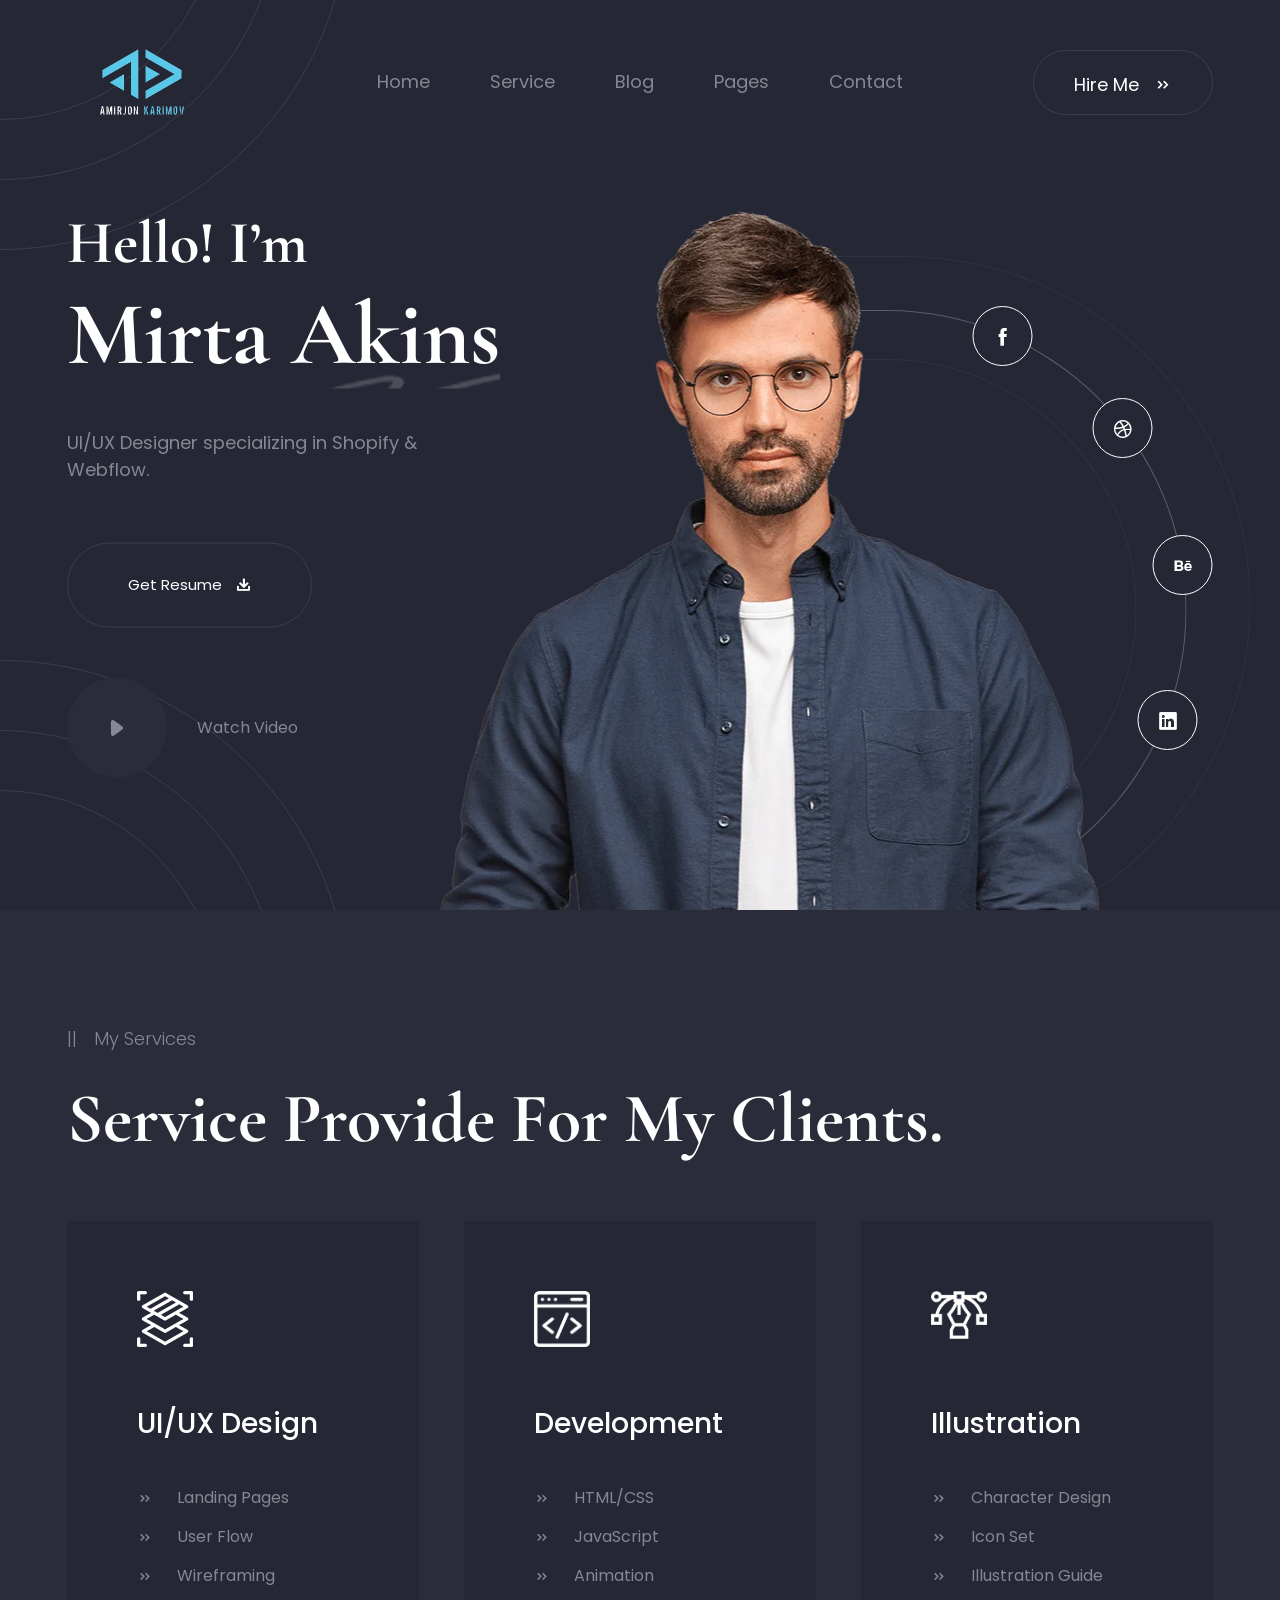
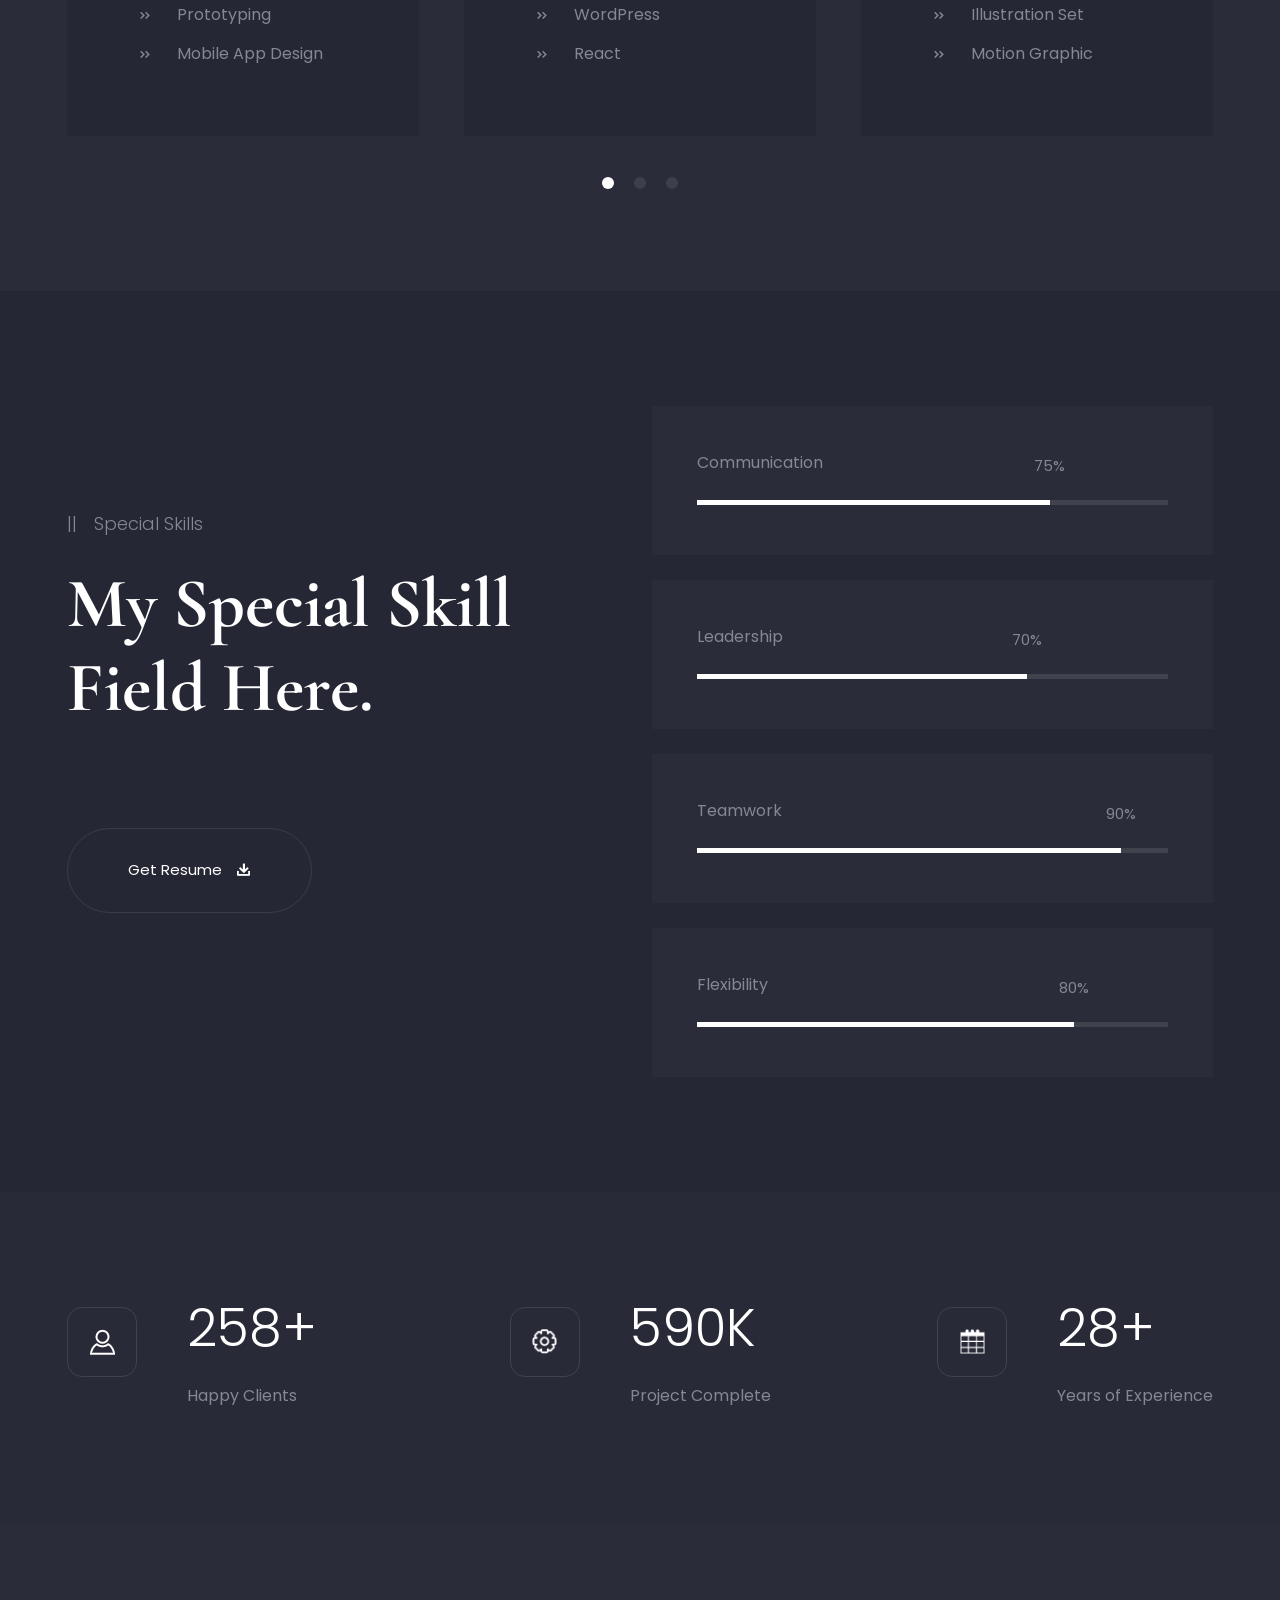
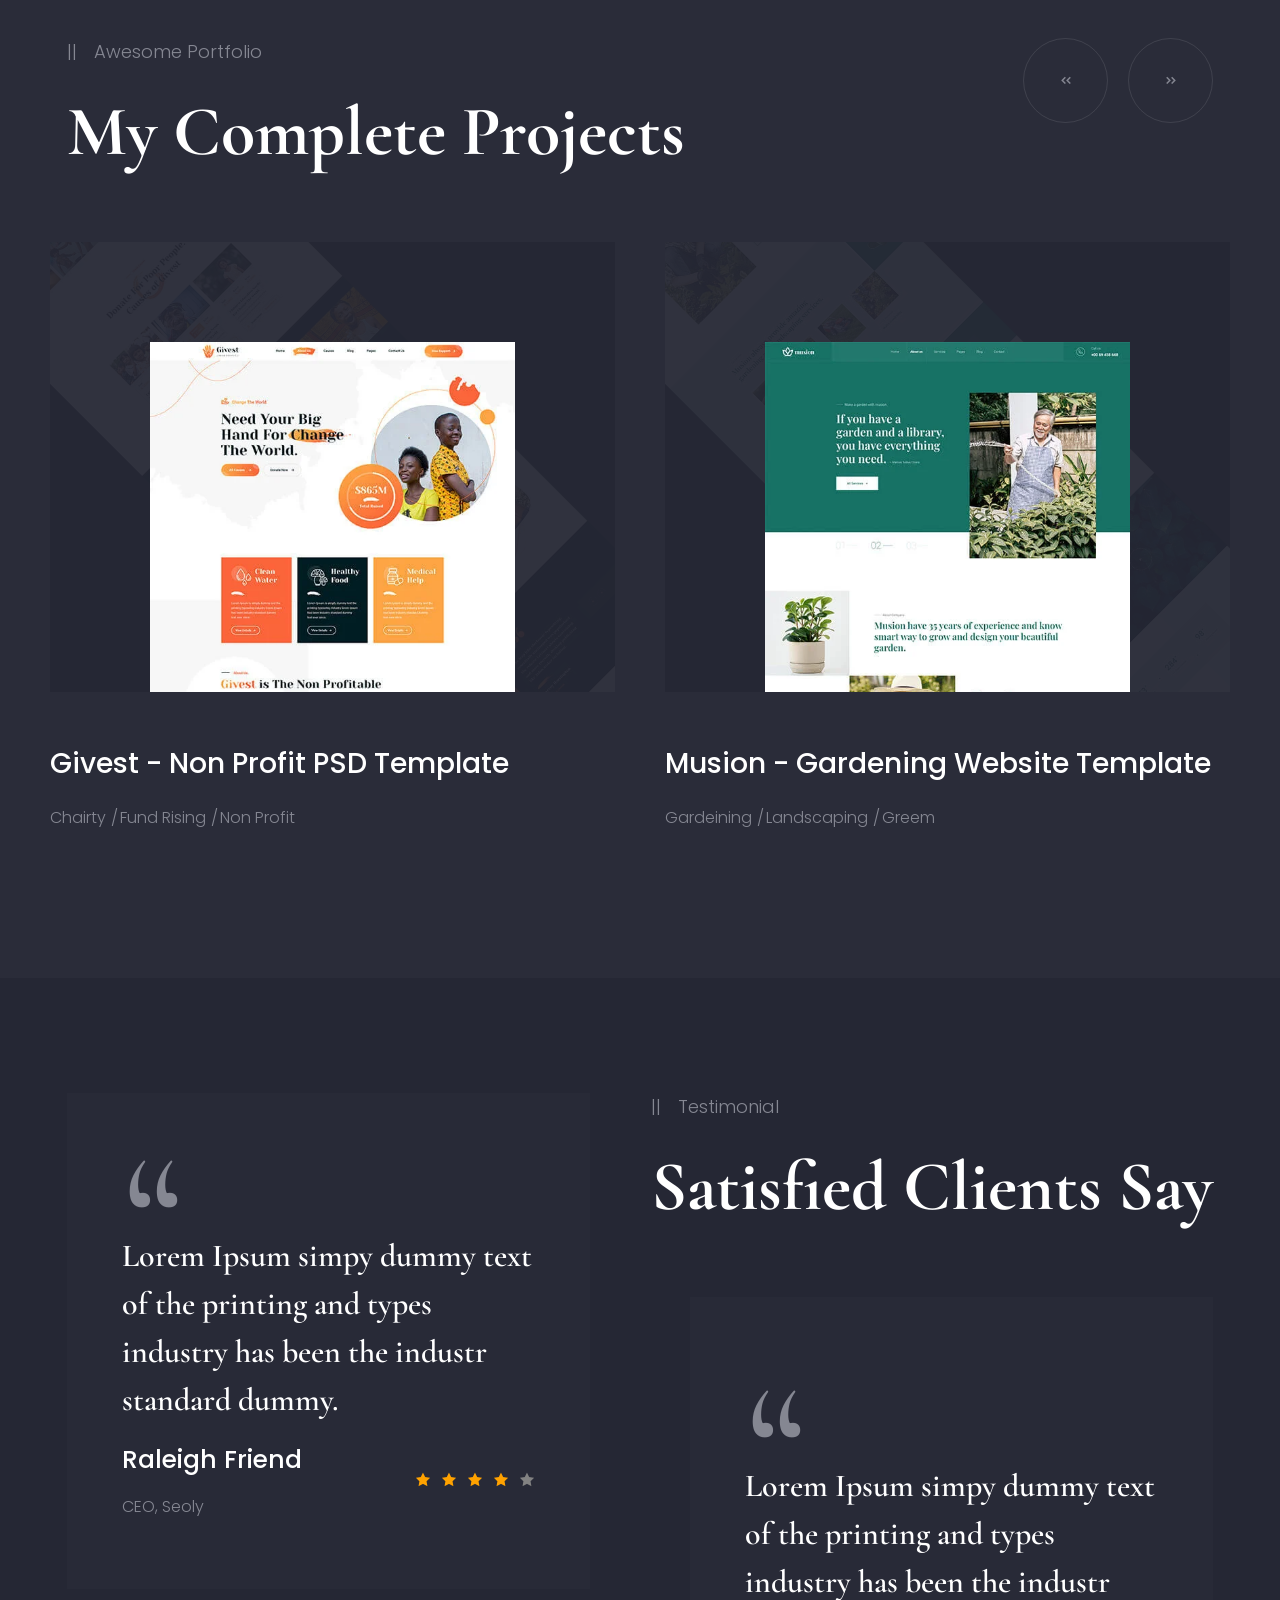
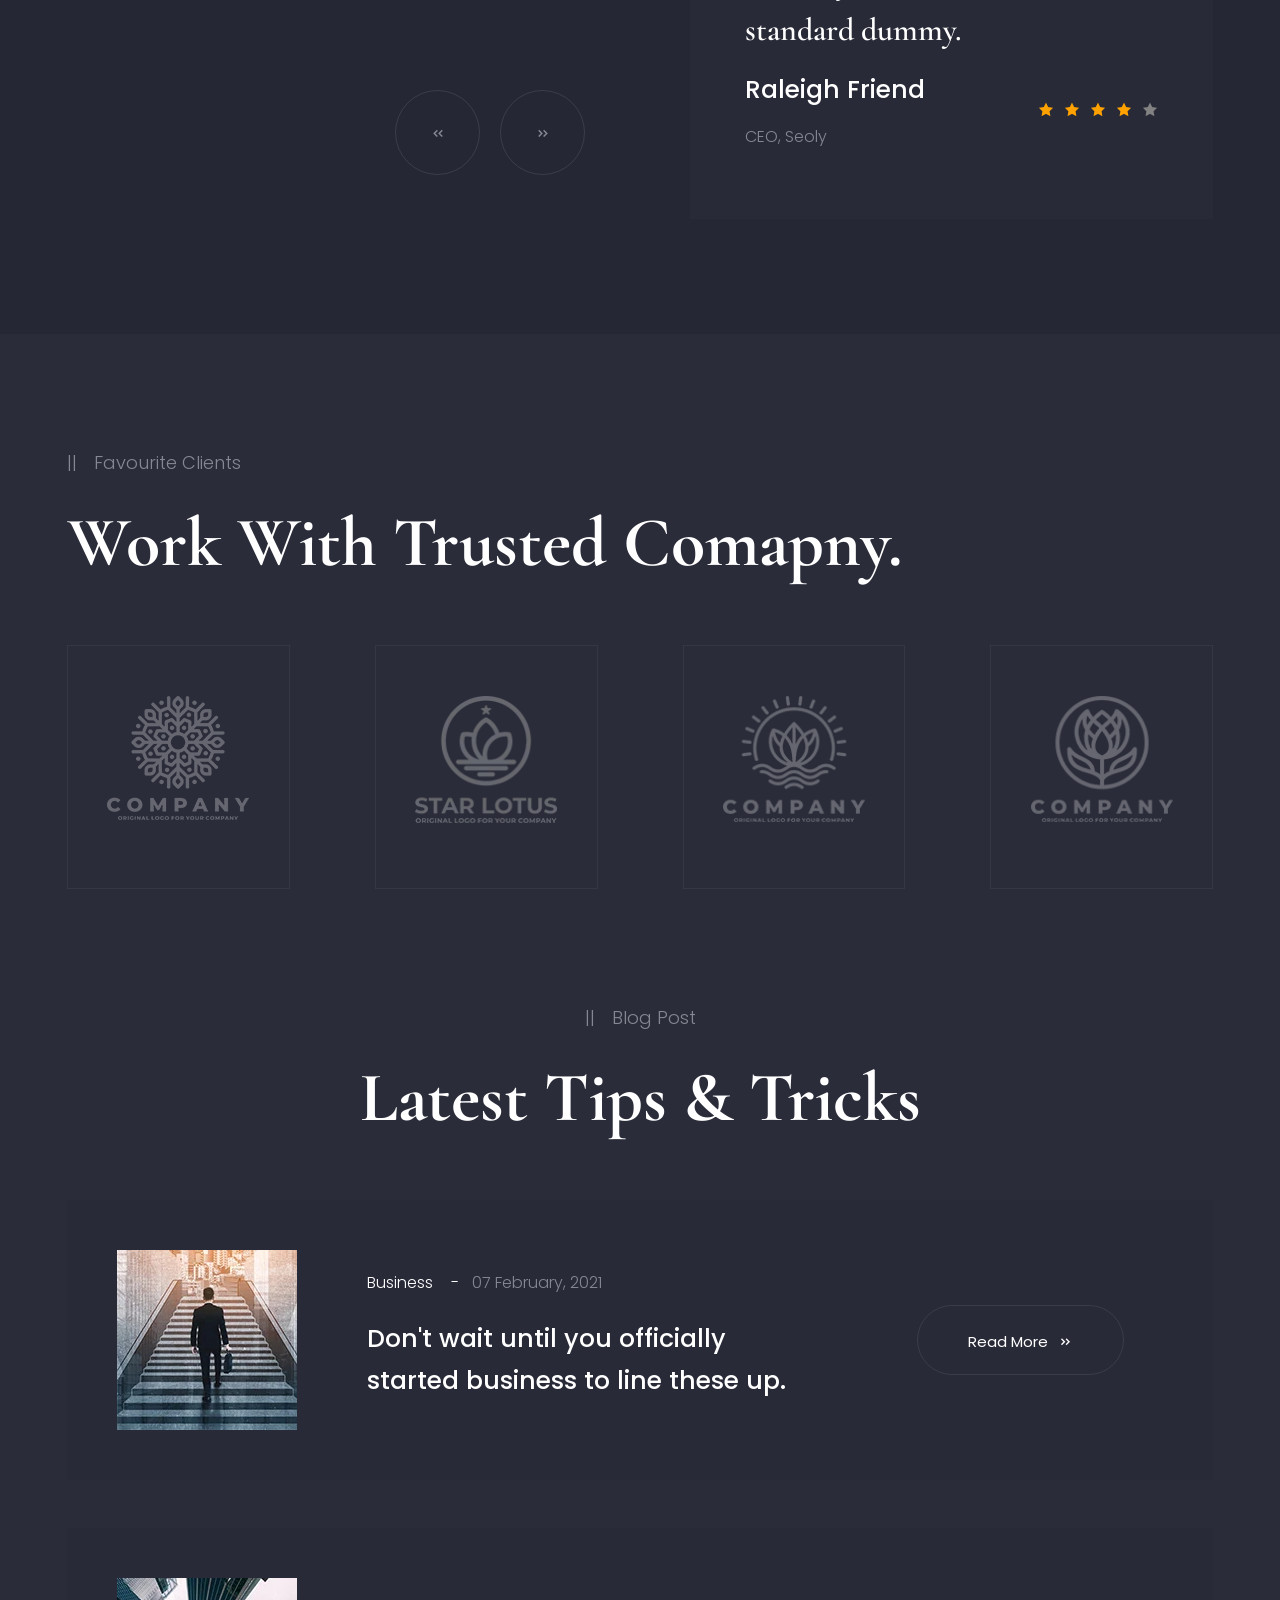
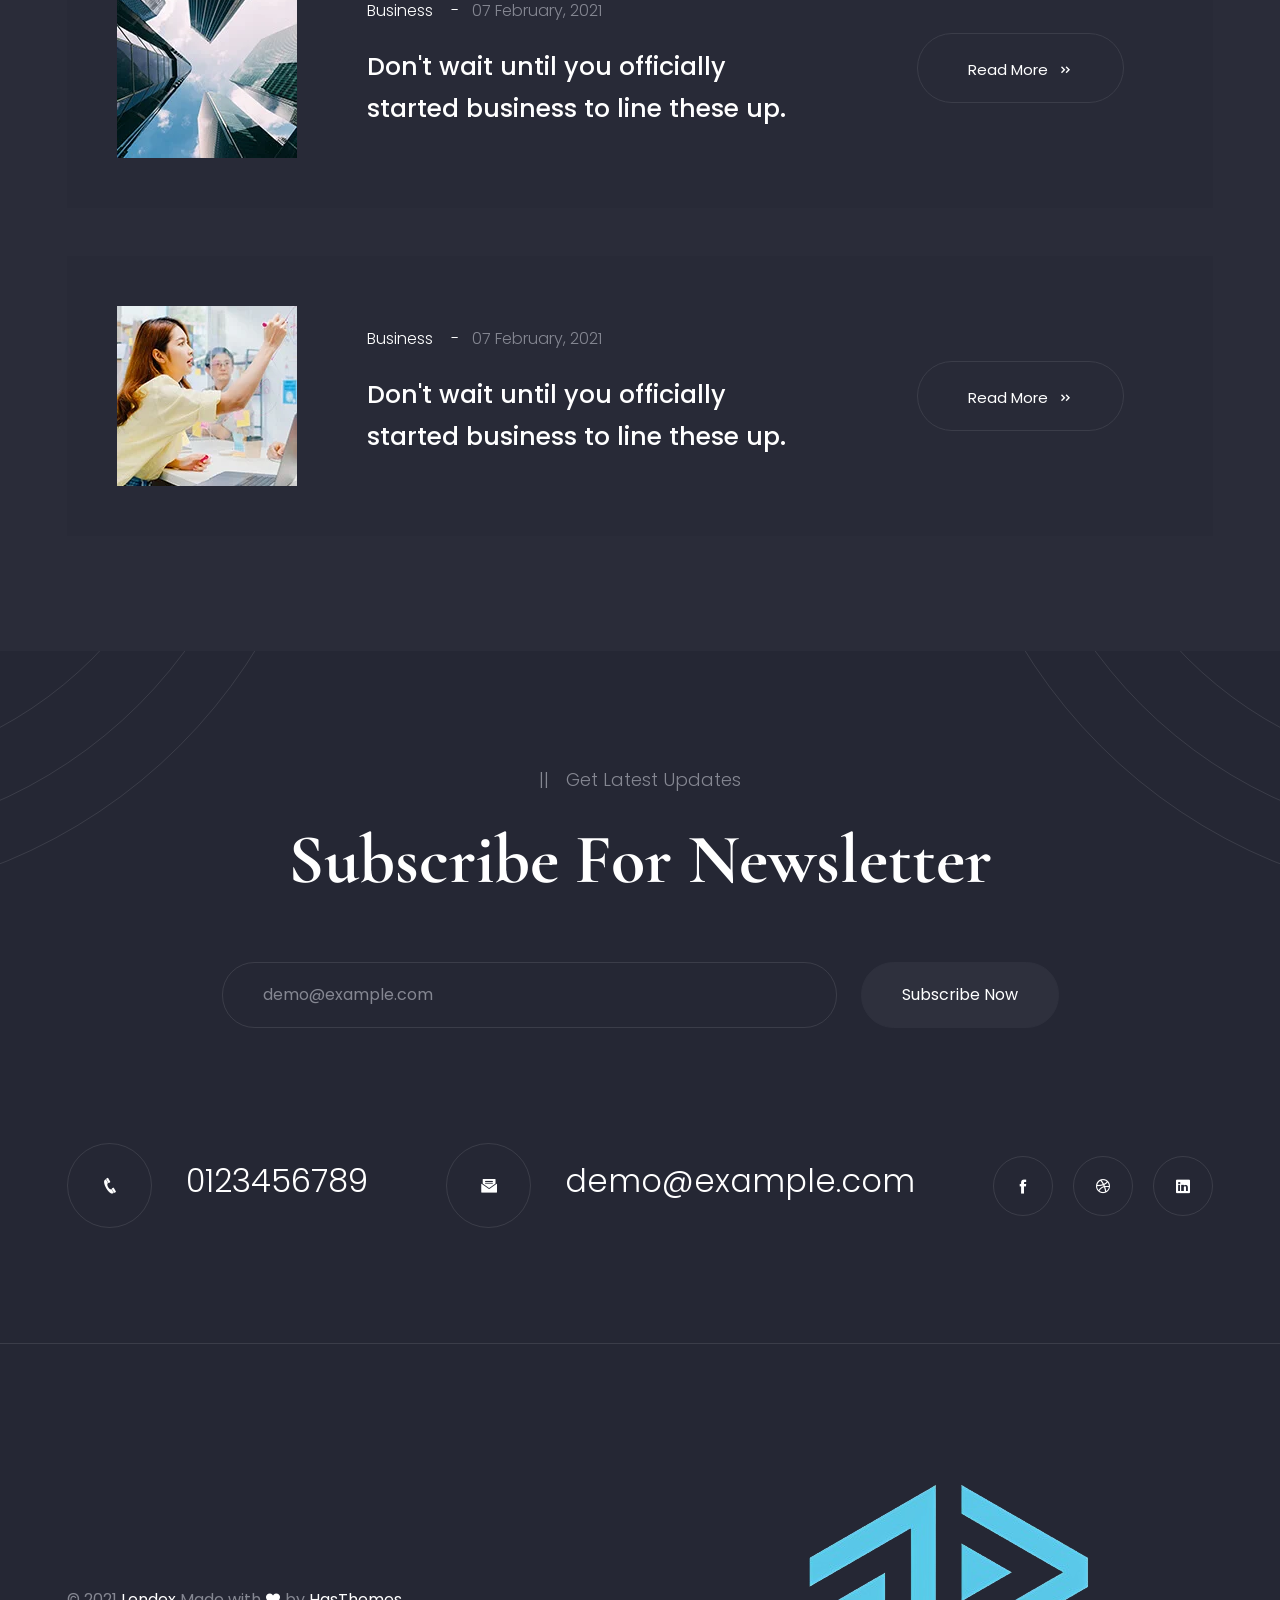
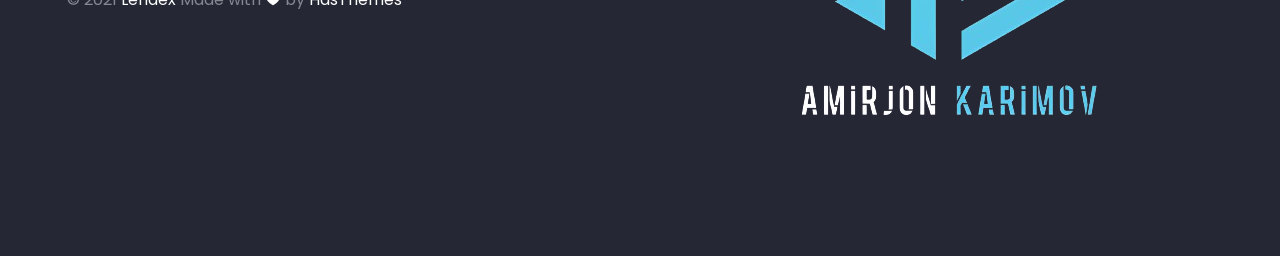
==== index.html @ 1bf248bf "deploy" ====
<!DOCTYPE html>
<html lang="zxx">

<head>

    <meta charset="UTF-8">
    <meta http-equiv="X-UA-Compatible" content="IE=edge">
    <title>Lendex - Personal Portfolio Bootstrap Template</title>
    <meta name="robots" content="noindex, follow" />
    <meta name="description" content="">
    <meta name="viewport" content="width=device-width, initial-scale=1.0">
    <!-- Favicon -->
    <link rel="shortcut icon" type="image/x-icon" href="assets/images/favicon.ico" />

    <!-- CSS
    ============================================ -->

    <!-- Vendor CSS (Contain Bootstrap, Icon Fonts) -->
    <!-- <link rel="stylesheet" href="assets/css/vendor/bootstrap.min.css" />
    <link rel="stylesheet" href="assets/css/vendor/icofont.min.css" /> -->

    <!-- Plugin CSS (Global Plugins Files) -->
    <!-- <link rel="stylesheet" href="assets/css/plugins/animate.css">
    <link rel="stylesheet" href="assets/css/plugins/swiper-bundle.min.css">
    <link rel="stylesheet" href="assets/css/plugins/venobox.min.css" /> -->

    <!-- Style CSS -->
    <!-- <link rel="stylesheet" href="assets/css/style.css"> -->

    <!-- Minify Version -->
    <link rel="stylesheet" href="assets/css/vendor/vendor.min.css">
    <link rel="stylesheet" href="assets/css/plugins/plugins.min.css">
    <link rel="stylesheet" href="assets/css/style.min.css">

</head>

<body>

    <main class="main-wrapper">
        <!-- .....:::::: Start Header Section :::::.... -->
        <header class="header-section sticky-header d-none d-lg-block">
            <div class="header-wrapper">
                <div class="container">
                    <div class="row justify-content-between align-items-center">
                        <div class="col">
                            <!-- Start Header Logo -->
                            <a href="index.html" class="header-logo">
                                <img width="150px" src="assets/images/logo/logo.png" alt="">
                            </a>
                            <!-- End Header Logoa -->
                        </div>
                        <div class="col-auto">
                            <!-- Start Header Menu -->
                            <ul class="header-nav">
                                <li><a href="index.html">Home</a></li>
                                <li class="has-dropdown">
                                    <a href="service-list.html">Service</a>
                                    <ul class="submenu">
                                        <li><a href="service-list.html">Services</a></li>
                                        <li><a href="service-details.html">Service Details</a></li>
                                    </ul>
                                </li>
                                <li class="has-dropdown">
                                    <a href="blog-list.html">Blog</a>
                                    <ul class="submenu">
                                        <li><a href="blog-list.html">Blog List Full Width</a></li>
                                        <li><a href="blog-list-sidebar-left.html">Blog List Left Sidebar</a></li>
                                        <li><a href="blog-list-sidebar-right.html">Blog List Right Sidebar</a></li>
                                        <li><a href="blog-details.html">Blog Details Full Width</a></li>
                                        <li><a href="blog-details-sidebar-left.html">Blog Details Left Sidebar</a></li>
                                        <li><a href="blog-details-sidebar-right.html">Blog Details Right Sidebar</a></li>
                                    </ul>
                                </li>
                                <li class="has-dropdown">
                                    <a href="#">Pages</a>
                                    <ul class="submenu">
                                        <li><a href="about.html">About Us</a></li>
                                        <li><a href="project-list.html">Project</a></li>
                                        <li><a href="project-details.html">Project Details</a></li>
                                        <li><a href="faq.html">FAQ</a></li>
                                        <li><a href="404-page.html">404 Page</a></li>
                                    </ul>
                                </li>
                                <li><a href="contact.html">Contact</a></li>
                            </ul>
                            <!-- End Header Menu -->
                        </div>
                        <div class="col">
                            <div class="header-btn-link text-end">
                                <a href="contact.html" class="btn btn-sm btn-outline-one icon-space-left">Hire Me <i class="icofont-double-right"></i></a>
                            </div>
                        </div>
                    </div>
                </div>
            </div>
        </header>
        <!-- .....:::::: End Header Section :::::.... -->

        <!-- .....:::::: Start Mobile Header Section :::::.... -->
        <div class="mobile-header d-block d-lg-none">
            <div class="container">
                <div class="row align-items-center justify-content-between">
                    <div class="col">
                        <div class="mobile-logo">
                            <a href="index.html"><img src="assets/images/logo/logo.png" alt=""></a>
                        </div>
                    </div>
                    <div class="col">
                        <div class="mobile-action-link text-end">
                            <a href="#mobile-menu-offcanvas" class="offcanvas-toggle offside-menu"><i class="icofont-navigation-menu"></i></a>
                        </div>
                    </div>
                </div>
            </div>
        </div>
        <!-- .....:::::: Start MobileHeader Section :::::.... -->

        <!--  Start Offcanvas Mobile Menu Section -->
        <div id="mobile-menu-offcanvas" class="offcanvas offcanvas-rightside offcanvas-mobile-menu-section">
            <!-- Start Offcanvas Header -->
            <div class="offcanvas-header text-end">
                <button class="offcanvas-close"><i class="icofont-close-line"></i></button>
            </div>
            <!-- End Offcanvas Header -->
            <!-- Start Offcanvas Mobile Menu Wrapper -->
            <div class="offcanvas-mobile-menu-wrapper">
                <!-- Start Mobile Menu  -->
                <div class="mobile-menu-bottom">
                    <!-- Start Mobile Menu Nav -->
                    <div class="offcanvas-menu">
                        <ul>
                            <li>
                                <a href="index.html"><span>Home</span></a>
                            </li>
                            <li>
                                <a href="#"><span>Services</span></a>
                                <ul class="mobile-sub-menu">
                                    <li><a href="service-list.html">Service List</a></li>
                                    <li><a href="service-details.html">Service Details</a></li>
                                </ul>
                            </li>
                            <li>
                                <a href="#"><span>Blog</span></a>
                                <ul class="mobile-sub-menu">
                                    <li><a href="blog-list.html">Blog List Full Width</a></li>
                                    <li><a href="blog-list-sidebar-left.html">Blog List Left Sidebar</a></li>
                                    <li><a href="blog-list-sidebar-right.html">Blog List Right Sidebar</a></li>
                                    <li><a href="blog-details.html">Blog Details Full Width</a></li>
                                    <li><a href="blog-details-sidebar-left.html">Blog Details Left Sidebar</a></li>
                                    <li><a href="blog-details-sidebar-right.html">Blog Details Right Sidebar</a></li>
                                </ul>
                            </li>
                            <li>
                                <a href="#"><span>Pages</span></a>
                                <ul class="mobile-sub-menu">
                                    <li><a href="about.html">About Us</a></li>
                                    <li><a href="project-list.html">Project</a></li>
                                    <li><a href="project-details.html">Project Details</a></li>
                                    <li><a href="faq.html">FAQ</a></li>
                                    <li><a href="404-page.html">404 Page</a></li>
                                </ul>
                            </li>
                            <li>
                                <a href="contact.html"><span>Contact</span></a>
                            </li>
                        </ul>
                    </div>
                    <!-- End Mobile Menu Nav -->
                </div>
                <!-- End Mobile Menu -->

                <!-- Start Mobile contact Info -->
                <div class="mobile-contact-info text-center">
                    <ul class="social-link">
                        <li><a target="_blank" href="https://example.com"><i class="icofont-facebook"></i></a>
                        </li>
                        <li><a target="_blank" href="https://example.com"><i class="icofont-twitter"></i></a>
                        </li>
                        <li><a target="_blank" href="https://example.com"><i class="icofont-skype"></i></a></li>
                    </ul>
                </div>
                <!-- End Mobile contact Info -->

            </div>
            <!-- End Offcanvas Mobile Menu Wrapper -->
        </div>
        <!-- ...:::: End Offcanvas Mobile Menu Section:::... -->

        <!-- Offcanvas Overlay -->
        <div class="offcanvas-overlay"></div>

        <!-- ...::: Start Hero Section :::... -->
        <div class="hero-section section-dark-blue-bg">
            <div class="hero-wrapper">
                <div class="container">
                    <div class="row">
                        <div class="col-xxl-7">
                            <div class="hero-content">
                                <h3 class="title-big">Hello! I’m</h3>
                                <h2 class="title-large">Mirta <span class="shape-mark">Akins</span></h2>
                                <p>UI/UX Designer specializing in Shopify & Webflow.</p>

                                <a href="#" class="btn btn-xl btn-outline-one icon-space-left">Get Resume <i class="icofont-download"></i></a>

                                <div class="video-link">
                                    <a class="wave-btn" href="https://youtu.be/MKjhBO2xQzg" data-autoplay="true" data-vbtype="video">

                                        <div class="ripple"><i class="icofont-ui-play"></i></div>
                                    </a>

                                    <span class="video-text"> Watch Video</span>
                                </div>

                            </div>
                        </div>
                    </div>
                </div>

                <div class="hero-shape hero-top-shape">
                    <span></span>
                    <span></span>
                    <span></span>
                </div>
                <div class="hero-shape hero-bottom-shape">
                    <span></span>
                    <span></span>
                    <span></span>
                </div>

                <div class="hero-portrait">
                    <div class="image">
                        <img class="img-fluid" src="assets/images/portrait/portrait-hero.png" alt="">

                        <div class="image-half-round-shape"></div>
                        <div class="social-link">
                            <a href="https://www.example.com" target="_blank"><i class="icofont-facebook"></i></a>
                            <a href="https://www.example.com" target="_blank"><i class="icofont-dribbble"></i></a>
                            <a href="https://www.example.com" target="_blank"><i class="icofont-behance"></i></a>
                            <a href="https://www.example.com" target="_blank"><i class="icofont-linkedin"></i></a>
                        </div>
                    </div>

                </div>
            </div>
        </div>
        <!-- ...::: End Hero Section :::... -->

        <!-- ...::: Start Service Display Section :::... -->
        <div class="service-display-section section-gap-tb-165 pos-relative">
            <div class="container">
                <div class="row">
                    <div class="col-12">
                        <!-- Start Section Content -->
                        <div class="section-content">
                            <span class="section-tag">My Services</span>
                            <h2 class="section-title">Service Provide For My Clients.</h2>
                        </div>
                        <!-- End Section Content -->
                    </div>
                </div>
            </div>

            <!-- Start Service Section Wrapper -->
            <div class="service-display-wrapper">
                <div class="container">
                    <div class="row">
                        <div class="col-12">
                            <div class="service-display-slider">
                                <!-- Slider main container -->
                                <div class="swiper-container">
                                    <!-- Additional required wrapper -->
                                    <div class="swiper-wrapper">
                                        <!-- Slides -->
                                        <!-- Start Service Box Single Item -->
                                        <div class="service-box-single-item swiper-slide">
                                            <div class="inner-shape inner-shape-top-right"></div>
                                            <div class="icon"><img src="assets/images/icon/service-icon-1.png" alt=""></div>
                                            <h4 class="title"><a href="service-details.html">UI/UX Design</a></h4>
                                            <ul class="list-item">
                                                <li>Landing Pages</li>
                                                <li>User Flow</li>
                                                <li>Wireframing</li>
                                                <li>Prototyping</li>
                                                <li>Mobile App Design</li>
                                            </ul>
                                            <div class="inner-shape inner-shape-bottom-right"></div>
                                        </div>
                                        <!-- End Service Box Single Item -->
                                        <!-- Start Service Box Single Item -->
                                        <div class="service-box-single-item swiper-slide">
                                            <div class="inner-shape inner-shape-top-right"></div>
                                            <div class="icon"><img src="assets/images/icon/service-icon-2.png" alt=""></div>
                                            <h4 class="title"><a href="service-details.html">Development</a></h4>
                                            <ul class="list-item">
                                                <li>HTML/CSS</li>
                                                <li>JavaScript</li>
                                                <li>Animation</li>
                                                <li>WordPress</li>
                                                <li>React</li>
                                            </ul>
                                            <div class="inner-shape inner-shape-bottom-right"></div>
                                        </div>
                                        <!-- End Service Box Single Item -->
                                        <!-- Start Service Box Single Item -->
                                        <div class="service-box-single-item swiper-slide">
                                            <div class="inner-shape inner-shape-top-right"></div>
                                            <div class="icon"><img src="assets/images/icon/service-icon-3.png" alt=""></div>
                                            <h4 class="title"><a href="service-details.html">Illustration</a></h4>
                                            <ul class="list-item">
                                                <li>Character Design</li>
                                                <li>Icon Set</li>
                                                <li> Illustration Guide</li>
                                                <li>Illustration Set</li>
                                                <li>Motion Graphic</li>
                                            </ul>
                                            <div class="inner-shape inner-shape-bottom-right"></div>
                                        </div>
                                        <!-- End Service Box Single Item -->
                                    </div>
                                </div>
                            </div>
                        </div>
                    </div>
                </div>
                <!-- If we need pagination -->
                <div class="service-display-dots">
                    <div class="swiper-pagination"></div>
                </div>
            </div>
            <!-- End Service Section Wrapper -->
        </div>
        <!-- ...::: End Service Display Section :::... -->

        <!-- ...::: Start Skill Display Section :::... -->
        <div class="skill-display-section section-gap-tb-165 section-bg pos-relative">
            <div class="skill-display-section-box">
                <div class="container">
                    <div class="row align-items-center">
                        <div class="col-xl-6 col-xxl-5">
                            <!-- Start Section Content -->
                            <div class="section-content">
                                <span class="section-tag">Special Skills</span>
                                <h2 class="section-title">My Special Skill Field Here.</h2>

                                <a href="#" class="btn btn-xl btn-outline-one icon-space-left">Get Resume <i class="icofont-download"></i></a>
                            </div>
                            <!-- End Section Content -->
                        </div>

                        <div class="col-xl-6 col-xxl-6 offset-xxl-1">
                            <!-- Start Skill Display Wrapper -->
                            <div class="skill-display-wrapper">
                                <!-- Start Skill Progress Single Item -->
                                <div class="skill-progress-single-item">
                                    <span class="tag">Communication</span>
                                    <div class="skill-box">
                                        <div class="progress-line" data-width="75">
                                            <span class="skill-percentage">75%</span>
                                        </div>
                                    </div>
                                </div>
                                <!-- ENd Skill Progress Single Item -->
                                <!-- Start Skill Progress Single Item -->
                                <div class="skill-progress-single-item">
                                    <span class="tag">Leadership</span>
                                    <div class="skill-box">
                                        <div class="progress-line" data-width="70">
                                            <span class="skill-percentage">70%</span>
                                        </div>
                                    </div>
                                </div>
                                <!-- ENd Skill Progress Single Item -->
                                <!-- Start Skill Progress Single Item -->
                                <div class="skill-progress-single-item">
                                    <span class="tag">Teamwork</span>
                                    <div class="skill-box">
                                        <div class="progress-line" data-width="90">
                                            <span class="skill-percentage">90%</span>
                                        </div>
                                    </div>
                                </div>
                                <!-- ENd Skill Progress Single Item -->
                                <!-- Start Skill Progress Single Item -->
                                <div class="skill-progress-single-item">
                                    <span class="tag">Flexibility</span>
                                    <div class="skill-box">
                                        <div class="progress-line" data-width="80">
                                            <span class="skill-percentage">80%</span>
                                        </div>
                                    </div>
                                </div>
                                <!-- ENd Skill Progress Single Item -->
                            </div>
                            <!-- End Skill Display Wrapper -->
                        </div>
                    </div>
                </div>
            </div>
            <div class="skill-display-shape"></div>
        </div>
        <!-- ...::: End Skill Display Section :::... -->

        <!-- ...::: Start Counter Display Section :::... -->
        <div class="counter-display-section section-gap-tb-165 section-bg-2">
            <div class="counter-display-wrapper">
                <div class="container">
                    <div class="row justify-content-center justify-content-sm-start">
                        <div class="d-block d-md-flex justify-content-md-start col-12 col-sm-4 col-md-4">
                            <!-- Start Counterup Single Item -->
                            <div class="counterup-single-item">
                                <div class="icon">
                                    <img src="assets/images/icon/counterup-icon-1.png" alt="">
                                </div>
                                <div class="content">
                                    <h2 class="number"><span class="counter">2,58</span>+</h2>
                                    <span class="text">Happy Clients</span>
                                </div>
                            </div>
                            <!-- End Counterup Single Item -->
                        </div>
                        <div class="d-block d-md-flex justify-content-md-center col-12 col-sm-4 col-md-4">
                            <!-- Start Counterup Single Item -->
                            <div class="counterup-single-item">
                                <div class="icon">
                                    <img src="assets/images/icon/counterup-icon-2.png" alt="">
                                </div>
                                <div class="content">
                                    <h2 class="number"><span class="counter">590</span>K</h2>
                                    <span class="text">Project Complete</span>
                                </div>
                            </div>
                            <!-- End Counterup Single Item -->
                        </div>
                        <div class="d-block d-md-flex justify-content-md-end col-12 col-sm-4 col-md-4">
                            <!-- Start Counterup Single Item -->
                            <div class="counterup-single-item">
                                <div class="icon">
                                    <img src="assets/images/icon/counterup-icon-3.png" alt="">
                                </div>
                                <div class="content">
                                    <h2 class="number"><span class="counter">28</span>+</h2>
                                    <span class="text">Years of Experience</span>
                                </div>
                            </div>
                            <!-- End Counterup Single Item -->
                        </div>
                    </div>
                </div>
            </div>
        </div>
        <!-- ...::: End Counter Display Section :::... -->

        <!-- ...::: Start Project Display Section :::... -->
        <div class="project-display-section section-gap-tb-165">
            <div class="project-display-box">
                <div class="container">
                    <div class="row">
                        <div class="col-12 col-xl-12 d-block d-md-flex justify-content-between">
                            <!-- Start Section Content -->
                            <div class="section-content pos-relative">
                                <span class="section-tag">Awesome Portfolio</span>
                                <h2 class="section-title">My Complete Projects</h2>
                            </div>
                            <!-- End Section Content -->

                            <div class="default-nav-style mt-6 mb-6 mb-md-0 ">
                                <!-- If we need navigation buttons -->
                                <div class="slider-button button-prev"><i class="icofont-double-left"></i></div>
                                <div class="slider-button button-next"><i class="icofont-double-right"></i></div>
                            </div>
                        </div>
                    </div>
                </div>
                <div class="project-display-wrapper">
                    <div class="project-display-slider">
                        <!-- Swiper -->
                        <div class="swiper-container">
                            <div class="swiper-wrapper">
                                <!-- Slides -->
                                <!-- Start Project Box Single Item -->
                                <div class="project-box-single-item swiper-slide">
                                    <div class="img-box">
                                        <div class="bg-overlay"></div>
                                        <div class="bg-image">
                                            <img src="assets/images/project/project-slider-img-1.jpg" alt="">
                                        </div>
                                        <div class="image">
                                            <img src="assets/images/project/project-slider-img-1.jpg" alt="">
                                        </div>
                                    </div>
                                    <div class="content">
                                        <h4 class="title"><a href="project-details.html">Givest - Non Profit PSD Template</a></h4>

                                        <ul class="catagory-nav-item">
                                            <li><a href="">Chairty</a></li>
                                            <li><a href="">Fund Rising</a></li>
                                            <li><a href="">Non Profit</a></li>
                                        </ul>
                                    </div>
                                </div>
                                <!-- End Project Box Single Item -->
                                <!-- Start Project Box Single Item -->
                                <div class="project-box-single-item swiper-slide">
                                    <div class="img-box">
                                        <div class="bg-overlay"></div>
                                        <div class="bg-image">
                                            <img src="assets/images/project/project-slider-img-2.jpg" alt="">
                                        </div>
                                        <div class="image">
                                            <img src="assets/images/project/project-slider-img-2.jpg" alt="">
                                        </div>
                                    </div>
                                    <div class="content">
                                        <h4 class="title"><a href="project-details.html">Musion - Gardening Website Template</a></h4>

                                        <ul class="catagory-nav-item">
                                            <li><a href="">Gardeining</a></li>
                                            <li><a href="">Landscaping</a></li>
                                            <li><a href="">Greem</a></li>
                                        </ul>
                                    </div>
                                </div>
                                <!-- End Project Box Single Item -->
                                <!-- Start Project Box Single Item -->
                                <div class="project-box-single-item swiper-slide">
                                    <div class="img-box">
                                        <div class="bg-overlay"></div>
                                        <div class="bg-image">
                                            <img src="assets/images/project/project-slider-img-3.jpg" alt="">
                                        </div>
                                        <div class="image">
                                            <img src="assets/images/project/project-slider-img-3.jpg" alt="">
                                        </div>
                                    </div>
                                    <div class="content">
                                        <h4 class="title"><a href="project-details.html">SEOLLY - SEO Marketing & Digital Agency</a></h4>

                                        <ul class="catagory-nav-item">
                                            <li><a href="">Chairty</a></li>
                                            <li><a href="">Fund Rising</a></li>
                                            <li><a href="">Non Profit</a></li>
                                        </ul>
                                    </div>
                                </div>
                                <!-- End Project Box Single Item -->
                                <!-- Start Project Box Single Item -->
                                <div class="project-box-single-item swiper-slide">
                                    <div class="img-box">
                                        <div class="bg-overlay"></div>
                                        <div class="bg-image">
                                            <img src="assets/images/project/project-slider-img-4.jpg" alt="">
                                        </div>
                                        <div class="image">
                                            <img src="assets/images/project/project-slider-img-4.jpg" alt="">
                                        </div>
                                    </div>
                                    <div class="content">
                                        <h4 class="title"><a href="project-details.html">Virtuf - Creative Agency Bootstrap 5 Template</a></h4>

                                        <ul class="catagory-nav-item">
                                            <li><a href="">Gardeining</a></li>
                                            <li><a href="">Landscaping</a></li>
                                            <li><a href="">Greem</a></li>
                                        </ul>
                                    </div>
                                </div>
                                <!-- End Project Box Single Item -->
                            </div>
                        </div>
                    </div>
                </div>

            </div>
        </div>
        <!-- ...::: End Project Display Section :::... -->

        <!-- ...::: Start Testimonial Display Section :::... -->
        <div class="testimonial-display-section section-gap-tb-165 section-bg">
            <div class="testimonial-display-box d-flex flex-column align-items-center d-xl-block pos-relative">
                <div class="container overflow-hidden">
                    <div class="row">
                        <div class="col d-xl-flex justify-content-xl-end">
                            <!-- Start Section Content -->
                            <div class="section-content pos-relative">
                                <span class="section-tag">Testimonial</span>
                                <h2 class="section-title">Satisfied Clients Say</h2>
                            </div>
                            <!-- End Section Content -->
                        </div>
                    </div>

                    <div class="testimonial-display-wrapper">
                        <div class="row">
                            <div class="col-12">
                                <div class="testimonial-display-slider">
                                    <!-- Swiper -->
                                    <div class="swiper-container">
                                        <div class="swiper-wrapper">
                                            <!-- Start testimonial Slider Single Item -->
                                            <div class="testimonial-slider-single-item swiper-slide">
                                                <div class="inner-shape inner-shape-top-right"></div>
                                                <div class="content">
                                                    <span class="icon">“</span>
                                                    <p class="text">Lorem Ipsum simpy dummy text of the printing and types industry has been the industr standard dummy.</p>
                                                    <div class="info">
                                                        <div class="author">
                                                            <h4 class="name">Raleigh Friend</h4>
                                                            <span class="designation">CEO, Seoly</span>
                                                        </div>
                                                        <ul class="review">
                                                            <li class="fill"><i class="icofont-star"></i></li>
                                                            <li class="fill"><i class="icofont-star"></i></li>
                                                            <li class="fill"><i class="icofont-star"></i></li>
                                                            <li class="fill"><i class="icofont-star"></i></li>
                                                            <li class="blank"><i class="icofont-star"></i></li>
                                                        </ul>
                                                    </div>
                                                </div>
                                            </div>
                                            <!-- End testimonial Slider Single Item -->
                                            <!-- Start testimonial Slider Single Item -->
                                            <div class="testimonial-slider-single-item swiper-slide">
                                                <div class="inner-shape inner-shape-top-right"></div>
                                                <div class="content">
                                                    <span class="icon">“</span>
                                                    <p class="text">Lorem Ipsum simpy dummy text of the printing and types industry has been the industr standard dummy.</p>
                                                    <div class="info">
                                                        <div class="author">
                                                            <h4 class="name">Raleigh Friend</h4>
                                                            <span class="designation">CEO, Seoly</span>
                                                        </div>
                                                        <ul class="review">
                                                            <li class="fill"><i class="icofont-star"></i></li>
                                                            <li class="fill"><i class="icofont-star"></i></li>
                                                            <li class="fill"><i class="icofont-star"></i></li>
                                                            <li class="fill"><i class="icofont-star"></i></li>
                                                            <li class="blank"><i class="icofont-star"></i></li>
                                                        </ul>
                                                    </div>
                                                </div>
                                            </div>
                                            <!-- End testimonial Slider Single Item -->
                                            <!-- Start testimonial Slider Single Item -->
                                            <div class="testimonial-slider-single-item swiper-slide">
                                                <div class="inner-shape inner-shape-top-right"></div>
                                                <div class="content">
                                                    <span class="icon">“</span>
                                                    <p class="text">Lorem Ipsum simpy dummy text of the printing and types industry has been the industr standard dummy.</p>
                                                    <div class="info">
                                                        <div class="author">
                                                            <h4 class="name">Raleigh Friend</h4>
                                                            <span class="designation">CEO, Seoly</span>
                                                        </div>
                                                        <ul class="review">
                                                            <li class="fill"><i class="icofont-star"></i></li>
                                                            <li class="fill"><i class="icofont-star"></i></li>
                                                            <li class="fill"><i class="icofont-star"></i></li>
                                                            <li class="fill"><i class="icofont-star"></i></li>
                                                            <li class="blank"><i class="icofont-star"></i></li>
                                                        </ul>
                                                    </div>
                                                </div>
                                            </div>
                                            <!-- End testimonial Slider Single Item -->
                                        </div>
                                    </div>
                                </div>
                            </div>
                        </div>
                    </div>
                </div>
                <div class="default-nav-style mt-5 mt-xl-0">
                    <!-- If we need navigation buttons -->
                    <div class="slider-button button-prev"><i class="icofont-double-left"></i></div>
                    <div class="slider-button button-next"><i class="icofont-double-right"></i></div>
                </div>
            </div>
        </div>
        <!-- ...::: End Testimonial Display Section :::... -->

        <!-- ...::: Start Company Logo Display Section :::... -->
        <div class="company-logo-display section-mt-165 ">
            <div class="company-logo-display-box">
                <div class="container">
                    <div class="row">
                        <div class="col">
                            <!-- Start Section Content -->
                            <div class="section-content pos-relative">
                                <span class="section-tag">Favourite Clients</span>
                                <h2 class="section-title">Work With Trusted Comapny.</h2>
                            </div>
                            <!-- End Section Content -->
                        </div>
                    </div>

                    <div class="company-logo-display-wrapper">
                        <div class="row">
                            <div class="col">
                                <div class="company-logo-display-slider">
                                    <!-- Slider main container -->
                                    <div class="swiper-container">
                                        <!-- Additional required wrapper -->
                                        <div class="swiper-wrapper">
                                            <!-- Start Company Logo Slider Single Item -->
                                            <div class="company-logo-single-item swiper-slide">
                                                <a href="#" class="image">
                                                    <img src="assets/images/company-logo/company-logo-1.png" alt="">
                                                    <img src="assets/images/company-logo/1.png" alt="">
                                                </a>
                                            </div>
                                            <!-- End Company Logo Slider Single Item -->
                                            <!-- Start Company Logo Slider Single Item -->
                                            <div class="company-logo-single-item swiper-slide">
                                                <a href="#" class="image">
                                                    <img src="assets/images/company-logo/company-logo-2.png" alt="">
                                                    <img src="assets/images/company-logo/2.png" alt="">
                                                </a>
                                            </div>
                                            <!-- End Company Logo Slider Single Item -->
                                            <!-- Start Company Logo Slider Single Item -->
                                            <div class="company-logo-single-item swiper-slide">
                                                <a href="#" class="image">
                                                    <img src="assets/images/company-logo/company-logo-3.png" alt="">
                                                    <img src="assets/images/company-logo/3.png" alt="">
                                                </a>
                                            </div>
                                            <!-- End Company Logo Slider Single Item -->
                                            <!-- Start Company Logo Slider Single Item -->
                                            <div class="company-logo-single-item swiper-slide">
                                                <a href="#" class="image">
                                                    <img src="assets/images/company-logo/company-logo-4.png" alt="">
                                                    <img src="assets/images/company-logo/4.png" alt="">
                                                </a>
                                            </div>
                                            <!-- End Company Logo Slider Single Item -->
                                        </div>
                                    </div>
                                </div>
                            </div>
                        </div>
                    </div>
                </div>
            </div>
        </div>
        <!-- ...::: End Company Logo Display Section :::... -->

        <!-- ...::: Start Blog Feed Display Section :::... -->
        <div class="blog-feed-display-section section-gap-tb-165">
            <div class="blog-feed-display-box">
                <div class="container">
                    <div class="row">
                        <div class="col">
                            <!-- Start Section Content -->
                            <div class="section-content pos-relative text-center">
                                <span class="section-tag">Blog Post</span>
                                <h2 class="section-title">Latest Tips & Tricks</h2>
                            </div>
                            <!-- End Section Content -->
                        </div>
                    </div>

                    <div class="blog-feed-display-wrapper">
                        <div class="row mb-n5">
                            <div class="col-12 mb-5">
                                <!-- Start Blog Feed Single Item -->
                                <div class="blog-feed-single-item">
                                    <div class="inner-shape inner-shape-top-right"></div>
                                    <a href="blog-details-sidebar-left.html" class="image">
                                        <img src="assets/images/blog/blog-feed-img-1.jpg" alt="">
                                    </a>
                                    <div class="content-box">
                                        <div class="content">
                                            <div class="post-meta">
                                                <a href="#" class="catagory">Business</a>
                                                <a href="#" class="date">07 February, 2021</a>
                                            </div>
                                            <h4 class="title"><a href="blog-details-sidebar-left.html">Don't wait until you officially started
                                                    business to line these up.</a></h4>
                                        </div>
                                        <a href="blog-details-sidebar-left.html" class="btn btn-md btn-outline-one icon-space-left">Read More<i class="icofont-double-right"></i></a>
                                    </div>

                                </div>
                                <!-- End Blog Feed Single Item -->
                            </div>
                            <div class="col-12 mb-5">
                                <!-- Start Blog Feed Single Item -->
                                <div class="blog-feed-single-item">
                                    <div class="inner-shape inner-shape-top-right"></div>
                                    <a href="blog-details-sidebar-left.html" class="image">
                                        <img src="assets/images/blog/blog-feed-img-2.jpg" alt="">
                                    </a>
                                    <div class="content-box">
                                        <div class="content">
                                            <div class="post-meta">
                                                <a href="#" class="catagory">Business</a>
                                                <a href="#" class="date">07 February, 2021</a>
                                            </div>
                                            <h4 class="title"><a href="blog-details-sidebar-left.html">Don't wait until you officially started
                                                    business to line these up.</a></h4>
                                        </div>
                                        <a href="blog-details-sidebar-left.html" class="btn btn-md btn-outline-one icon-space-left">Read More<i class="icofont-double-right"></i></a>
                                    </div>

                                </div>
                                <!-- End Blog Feed Single Item -->
                            </div>
                            <div class="col-12 mb-5">
                                <!-- Start Blog Feed Single Item -->
                                <div class="blog-feed-single-item">
                                    <div class="inner-shape inner-shape-top-right"></div>
                                    <a href="blog-details-sidebar-left.html" class="image">
                                        <img src="assets/images/blog/blog-feed-img-3.jpg" alt="">
                                    </a>
                                    <div class="content-box">
                                        <div class="content">
                                            <div class="post-meta">
                                                <a href="#" class="catagory">Business</a>
                                                <a href="#" class="date">07 February, 2021</a>
                                            </div>
                                            <h4 class="title"><a href="blog-details-sidebar-left.html">Don't wait until you officially started
                                                    business to line these up.</a></h4>
                                        </div>
                                        <a href="blog-details-sidebar-left.html" class="btn btn-md btn-outline-one icon-space-left">Read More<i class="icofont-double-right"></i></a>
                                    </div>

                                </div>
                                <!-- End Blog Feed Single Item -->
                            </div>
                        </div>
                    </div>
                </div>
            </div>
        </div>
        <!-- ...::: End Blog Feed Display Section :::... -->

        <!-- ...::: Start Footer Section :::... -->
        <footer class="footer-section section-bg overflow-hidden pos-relative">
            <div class="footer-inner-shape-top-left"></div>
            <div class="footer-inner-shape-top-right"></div>
            <div class="footer-section-top section-gap-t-165">
                <div class="container">
                    <div class="row">
                        <div class="col-12">
                            <!-- Start Section Content -->
                            <div class="section-content pos-relative text-center">
                                <span class="section-tag">Get Latest Updates</span>
                                <h2 class="section-title">Subscribe For Newsletter</h2>
                            </div>
                            <!-- End Section Content -->
                        </div>
                    </div>
                    <div class="footer-top-wrapper text-center">
                        <div class="row">
                            <div class="col-12">
                                <form action="#" class="footer-newsletter">
                                    <input type="email" placeholder="demo@example.com">
                                    <button class="submit-btn" type="submit">Subscribe Now</button>
                                </form>
                            </div>
                        </div>
                    </div>
                </div>
            </div>
            <div class="footer-center section-gap-tb-165">
                <div class="container">
                    <div class="row justify-content-between align-items-center mb-n5">
                        <div class="col-auto mb-5">
                            <!-- Start Single Footer Info -->
                            <div class="footer-single-info">
                                <a href="tel:+0123456789" class="info-box">
                                    <span class="icon"><i class="icofont-phone"></i></span>
                                    <span class="text">0123456789</span>
                                </a>
                            </div>
                            <!-- Start Single Footer Info -->
                        </div>
                        <div class="col-auto mb-5">
                            <!-- Start Single Footer Info -->
                            <div class="footer-single-info">
                                <a href="mailto:demo@example.com" class="info-box">
                                    <span class="icon"><i class="icofont-envelope-open"></i></span>
                                    <span class="text">demo@example.com</span>
                                </a>
                            </div>
                            <!-- Start Single Footer Info -->
                        </div>
                        <div class="col-auto mb-5">
                            <!-- Start Single Footer Info -->
                            <div class="footer-single-info">
                                <ul class="social-link">
                                    <li><a href="https://www.example.com" target="_blank"><i class="icofont-facebook"></i></a></li>
                                    <li><a href="https://www.example.com" target="_blank"><i class="icofont-dribbble"></i></a></li>
                                    <li><a href="https://www.example.com" target="_blank"><i class="icofont-linkedin"></i></a></li>
                                </ul>
                            </div>
                            <!-- Start Single Footer Info -->
                        </div>
                    </div>
                </div>
            </div>
            <div class="footer-bottom">
                <div class="container">
                    <div class="row justify-content-center justify-content-md-between align-items-center flex-column-reverse flex-md-row">
                        <div class="col-auto">
                            <div class="footer-copyright">
                                <p class="copyright-text">&copy; 2021 <a href="index.html">Lendex</a> Made with <i class="icofont-heart"></i> by <a href="https://hasthemes.com/" target="_blank">HasThemes</a> </p>
                            </div>
                        </div>
                        <div class="col-auto">
                            <a href="index.html" class="footer-logo">
                                <div class="logo">
                                    <img src="assets/images/logo/logo.png" alt="">
                                </div>
                            </a>
                        </div>
                    </div>
                </div>
            </div>
        </footer>
        <!-- ...::: End Footer Section :::... -->

        <!-- material-scrolltop button -->
        <button class="material-scrolltop" type="button"></button>
    </main>

    <!-- Global Vendor, plugins JS -->

    <!-- JS Files
    ============================================ -->
    <!-- Global Vendor, plugins JS -->

    <!-- Vendor JS -->
    <!-- <script src="assets/js/vendor/modernizr-3.11.2.min.js"></script>
    <script src="assets/js/vendor/jquery-3.6.0.min.js"></script>
    <script src="assets/js/vendor/jquery-migrate-3.3.2.min.js"></script>
    <script src="assets/js/vendor/bootstrap.bundle.min.js"></script> -->

    <!--Plugins JS-->
    <!-- <script src="assets/js/plugins/swiper-bundle.min.js"></script>
    <script src="assets/js/plugins/jquery.appear.min.js"></script>
    <script src="assets/js/plugins/venobox.min.js"></script>
    <script src="assets/js/plugins/jquery.waypoints.js"></script>
    <script src="assets/js/plugins/images-loaded.min.js"></script>
    <script src="assets/js/plugins/isotope.pkgd.min.js"></script>
    <script src="assets/js/plugins/counter.js"></script>
    <script src="assets/js/plugins/ajax-mail.js"></script>
    <script src="assets/js/plugins/material-scrolltop.js"></script> -->

    <!-- Minify Version -->
    <script src="assets/js/vendor.min.js"></script>
    <script src="assets/js/plugins.min.js"></script>

    <!--Main JS (Common Activation Codes)-->
    <script src="assets/js/main.js"></script>

</body>

</html>
---- assets/css/style.min.css ----
@charset "UTF-8";
@import url(https://fonts.googleapis.com/css2?family=Cormorant+Garamond:ital,wght@0,300;0,400;0,500;0,600;0,700;1,300;1,400;1,500;1,600;1,700&family=Poppins:ital,wght@0,100;0,200;0,300;0,400;0,500;0,600;0,700;0,800;0,900;1,100;1,200;1,300;1,400;1,500;1,600;1,700;1,800;1,900&display=swap);
html {
  scroll-behavior: smooth;
}
body,
html {
  height: 100%;
}
body {
  background: #2a2c39;
  color: #858792;
  font-family: Poppins, sans-serif;
}
a {
  color: #858792;
  text-decoration: none;
}
a:hover {
  color: #fff;
}
.btn,
a,
button,
img,
input {
  -webkit-transition: all 0.5s ease;
  transition: all 0.5s ease;
}
.append-button,
.btn,
.btn:focus,
.swiper-button-next,
.swiper-button-prev,
.swiper-pagination-bullet,
.swiper-slide,
a,
a:active,
a:focus,
a:hover,
button,
button:focus,
input,
input:focus,
select,
textarea {
  text-decoration: none;
  outline: 0;
  -webkit-box-shadow: none;
  box-shadow: none;
}
.btn:active:focus {
  -webkit-box-shadow: none;
  box-shadow: none;
}
.btn-primary:focus {
  border-color: #0d6efd;
  color: #fff;
}
.accordion-button:focus {
  -webkit-box-shadow: none;
  box-shadow: none;
}
h1,
h2,
h3,
h4,
h5,
h6 {
  color: #fff;
  font-family: "Cormorant Garamond", serif;
}
ul {
  margin: 0;
  padding: 0;
  list-style: none;
}
img {
  max-width: 100%;
}
input,
textarea {
  width: 100%;
}
p:last-child {
  margin-bottom: 0;
}
.img-full {
  width: 100%;
  overflow: hidden;
  -o-object-fit: cover;
  object-fit: cover;
  -o-object-position: center center;
  object-position: center center;
}
::-moz-selection {
  background-color: #0d6efd;
  color: #fff;
}
::selection {
  background-color: #0d6efd;
  color: #fff;
}
.section-dark-blue-bg {
  background: #252734;
}
.section-gray-blue-bg {
  background: #2a2c39;
}
.social-link {
  display: -webkit-box;
  display: -ms-flexbox;
  display: flex;
  -ms-flex-wrap: wrap;
  flex-wrap: wrap;
  margin-bottom: -20px;
}
.social-link li {
  margin-right: 20px;
  margin-bottom: 20px;
}
.social-link li:last-child {
  margin-right: 0;
}
.social-link a {
  display: block;
  color: #fff;
  height: 45px;
  width: 45px;
  border-radius: 50%;
  border: 1px solid rgba(255, 255, 255, 0.1);
  line-height: 45px;
  text-align: center;
}
.social-link a:hover {
  background: #fff;
  border-color: #fff;
  color: #252734;
}
@media (min-width: 768px) {
  .social-link a {
    height: 60px;
    width: 60px;
    line-height: 60px;
  }
}
.content-hero-image {
  margin-bottom: 65px;
}
.content-meta {
  display: -webkit-box;
  display: -ms-flexbox;
  display: flex;
  -webkit-box-align: center;
  -ms-flex-align: center;
  align-items: center;
  -webkit-box-pack: justify;
  -ms-flex-pack: justify;
  justify-content: space-between;
  -ms-flex-wrap: wrap;
  flex-wrap: wrap;
  margin-bottom: -10px;
}
.content-meta .post-meta-2 {
  margin-bottom: 0;
}
.content-meta > * {
  margin-bottom: 10px;
}
.default-content-style .title {
  font-size: 34px;
  font-weight: 700;
  line-height: 1.02;
  margin-bottom: 50px;
  margin-top: 25px;
}
@media (min-width: 576px) {
  .default-content-style .title {
    font-size: 38px;
  }
}
@media (min-width: 768px) {
  .default-content-style .title {
    font-size: 48px;
  }
}
@media (min-width: 992px) {
  .default-content-style .title {
    font-size: 55px;
  }
}
@media (min-width: 1200px) {
  .default-content-style .title {
    font-size: 66px;
  }
}
.default-content-style .sub-title {
  font-size: 30px;
  font-weight: 600;
  margin-top: 60px;
  margin-bottom: 30px;
}
@media (min-width: 576px) {
  .default-content-style .sub-title {
    font-size: 36px;
  }
}
@media (min-width: 768px) {
  .default-content-style .sub-title {
    font-size: 38px;
  }
}
@media (min-width: 992px) {
  .default-content-style .sub-title {
    font-size: 45px;
  }
}
@media (min-width: 1200px) {
  .default-content-style .sub-title {
    font-size: 50px;
  }
}
.default-content-style .quote {
  font-size: 23px;
  line-height: 1.2;
  text-decoration: underline;
  font-weight: 600;
  color: #9899a1;
  margin-bottom: 25px;
}
.default-content-style p {
  margin-bottom: 25px;
}
.default-content-style p:last-child {
  margin-bottom: 0;
}
.default-content-style .content-list-item li {
  display: -webkit-box;
  display: -ms-flexbox;
  display: flex;
  -webkit-box-orient: vertical;
  -webkit-box-direction: normal;
  -ms-flex-direction: column;
  flex-direction: column;
  -webkit-box-align: center;
  -ms-flex-align: center;
  align-items: center;
}
.default-content-style .content-list-item .list-title {
  font-family: Poppins, sans-serif;
  font-size: 24px;
}
@media (min-width: 768px) {
  .default-content-style .content-list-item .list-title {
    font-size: 28px;
  }
}
.default-content-style .content-list-item .icon {
  font-size: 35px;
  width: 100px;
  height: 100px;
  border-radius: 50%;
  display: -webkit-box;
  display: -ms-flexbox;
  display: flex;
  -webkit-box-align: center;
  -ms-flex-align: center;
  align-items: center;
  -webkit-box-pack: center;
  -ms-flex-pack: center;
  justify-content: center;
  border: 1px solid rgba(255, 255, 255, 0.1);
  color: #fff;
}
.default-content-style .content-list-with-text li {
  -webkit-box-align: center;
  -ms-flex-align: center;
  align-items: center;
  margin-bottom: 30px;
}
@media (min-width: 768px) {
  .default-content-style .content-list-with-text li {
    -webkit-box-orient: horizontal;
    -webkit-box-direction: normal;
    -ms-flex-direction: row;
    flex-direction: row;
  }
}
.default-content-style .content-list-with-text li .left {
  width: 100%;
  word-break: break-all;
  margin-right: 0;
  margin-bottom: 10px;
}
@media (min-width: 768px) {
  .default-content-style .content-list-with-text li .left {
    width: 190px;
    margin-right: 50px;
    margin-bottom: 0;
  }
}
@media (min-width: 992px) {
  .default-content-style .content-list-with-text li .left {
    margin-right: 70px;
  }
}
.default-content-style .content-list-with-text li .right {
  width: 100%;
}
@media (min-width: 768px) {
  .default-content-style .content-list-with-text li .right {
    width: calc(100% - 220px);
  }
}
@media (min-width: 992px) {
  .default-content-style .content-list-with-text li .right {
    width: calc(100% - 260px);
  }
}
.default-content-style .content-list-with-text li .list-title {
  font-family: Poppins, sans-serif;
  font-size: 24px;
}
@media (min-width: 768px) {
  .default-content-style .content-list-with-text li .list-title {
    font-size: 26px;
  }
}
@media (min-width: 992px) {
  .default-content-style .content-list-with-text li .list-title {
    font-size: 28px;
  }
}
.default-content-style .content-list-with-icon {
  margin-top: 60px;
}
.default-content-style .content-list-with-icon li {
  -webkit-box-align: start;
  -ms-flex-align: start;
  align-items: flex-start;
  margin-bottom: 45px;
}
@media (min-width: 768px) {
  .default-content-style .content-list-with-icon li {
    -webkit-box-orient: horizontal;
    -webkit-box-direction: normal;
    -ms-flex-direction: row;
    flex-direction: row;
  }
}
.default-content-style .content-list-with-icon li .left {
  width: 100%;
  word-break: break-all;
  margin-right: 0;
  margin-bottom: 25px;
}
@media (min-width: 768px) {
  .default-content-style .content-list-with-icon li .left {
    margin-right: 50px;
    margin-bottom: 0;
    width: 100px;
  }
}
@media (min-width: 992px) {
  .default-content-style .content-list-with-icon li .left {
    margin-right: 40px;
  }
}
.default-content-style .content-list-with-icon li .right {
  width: 100%;
}
@media (min-width: 768px) {
  .default-content-style .content-list-with-icon li .right {
    width: calc(100% - 40px);
  }
}
@media (min-width: 992px) {
  .default-content-style .content-list-with-icon li .right {
    width: calc(100% - 40px);
  }
}
.default-content-style .content-list-with-icon li .list-title {
  margin-bottom: 25px;
}
.default-content-style .content-inner-image {
  overflow: hidden;
}
.default-content-style .content-inner-image.image-double {
  display: -webkit-box;
  display: -ms-flexbox;
  display: flex;
  -webkit-box-orient: vertical;
  -webkit-box-direction: normal;
  -ms-flex-direction: column;
  flex-direction: column;
}
@media (min-width: 576px) {
  .default-content-style .content-inner-image.image-double {
    -webkit-box-orient: horizontal;
    -webkit-box-direction: normal;
    -ms-flex-direction: row;
    flex-direction: row;
  }
}
.default-content-style .content-inner-image.image-double .image {
  width: 100%;
  height: 420px;
  margin-bottom: 30px;
}
.default-content-style .content-inner-image.image-double .image:last-child {
  margin-bottom: 30px;
}
@media (min-width: 576px) {
  .default-content-style .content-inner-image.image-double .image {
    width: calc(50% - 30px);
    margin-right: 30px;
    margin-bottom: 0;
    height: 300px;
  }
}
@media (min-width: 768px) {
  .default-content-style .content-inner-image.image-double .image {
    height: 420px;
  }
}
.default-content-style .content-inner-image.image-double .image:last-child {
  margin-right: 0;
}
.default-content-style .content-inner-image.image-double .image img {
  -o-object-fit: cover;
  object-fit: cover;
  height: 100%;
  width: 100%;
}
.btn {
  font-size: 15px;
  text-align: center;
  position: relative;
  z-index: 9;
  overflow: hidden;
  color: #fff;
  -webkit-box-shadow: none !important;
  box-shadow: none !important;
  outline: 0 !important;
}
.btn:hover {
  color: #fff;
}
.btn-sm {
  padding-left: 40px;
  padding-right: 40px;
  height: 65px;
  border-radius: 32.5px;
  line-height: 60px;
}
.btn-sm::after {
  content: "";
  border-radius: 32.5px;
}
.btn-md {
  padding-left: 20px;
  padding-right: 20px;
  height: 50px;
  border-radius: 35px;
  line-height: 35px;
}
@media (min-width: 576px) {
  .btn-md {
    padding-left: 40px;
    padding-right: 40px;
    height: 60px;
    line-height: 50px;
  }
}
@media (min-width: 1200px) {
  .btn-md {
    padding-left: 50px;
    padding-right: 50px;
    height: 70px;
    line-height: 60px;
  }
}
.btn-md::after {
  content: "";
  border-radius: 35px;
}
.btn-lg {
  border-radius: 32.5px;
  padding-left: 30px;
  padding-right: 30px;
  height: 50px;
  line-height: 30px;
}
@media (min-width: 576px) {
  .btn-lg {
    padding-left: 40px;
    padding-right: 40px;
    height: 60px;
    line-height: 43px;
  }
}
@media (min-width: 1200px) {
  .btn-lg {
    padding-left: 60px;
    padding-right: 60px;
    height: 65px;
    line-height: 45px;
  }
}
.btn-lg::after {
  content: "";
  border-radius: 32.5px;
}
.btn-xl {
  padding-left: 30px;
  padding-right: 30px;
  height: 60px;
  border-radius: 42.5px;
  line-height: 45px;
}
@media (min-width: 576px) {
  .btn-xl {
    padding-left: 30px;
    padding-right: 30px;
    height: 55px;
    line-height: 44px;
  }
}
@media (min-width: 768px) {
  .btn-xl {
    padding-left: 40px;
    padding-right: 40px;
    height: 60px;
    line-height: 50px;
  }
}
@media (min-width: 1200px) {
  .btn-xl {
    padding-left: 60px;
    padding-right: 60px;
    height: 85px;
    line-height: 70px;
  }
}
.btn-xl::after {
  content: "";
  border-radius: 42.5px;
}
.btn-fill-one {
  background: #2e303d;
}
.btn-fill-one::after {
  position: absolute;
  content: "";
  top: 50%;
  left: 50%;
  -webkit-transform: translate(-50%, -50%) scaleX(0.3);
  transform: translate(-50%, -50%) scaleX(0.3);
  width: 100%;
  height: 100%;
  background: 0 0;
  -webkit-transition: all 0.5s ease;
  transition: all 0.5s ease;
  z-index: -1;
}
.btn-fill-one:hover {
  border: 1px solid #3b3d49;
}
.btn-fill-one:hover::after {
  -webkit-transform: translate(-50%, -50%) scaleX(1.2);
  transform: translate(-50%, -50%) scaleX(1.2);
  background: #3b3d49;
}
.btn-outline-one {
  border: 1px solid #3b3d49;
  -webkit-transition: all 0.5s ease;
  transition: all 0.5s ease;
}
.btn-outline-one::after {
  position: absolute;
  content: "";
  top: 50%;
  left: 50%;
  -webkit-transform: translate(-50%, -50%) scaleX(0.8);
  transform: translate(-50%, -50%) scaleX(0.8);
  width: 100%;
  height: 100%;
  background: 0 0;
  -webkit-transition: all 0.5s ease;
  transition: all 0.5s ease;
  z-index: -1;
}
.btn-outline-one:hover {
  border: 1px solid #2e303d;
}
.btn-outline-one:hover::after {
  -webkit-transform: translate(-50%, -50%) scaleX(1.2);
  transform: translate(-50%, -50%) scaleX(1.2);
  background: #2e303d;
}
@-webkit-keyframes animate-ripple {
  50% {
    -webkit-box-shadow: 0 0 0 20px rgba(255, 255, 255, 0);
    box-shadow: 0 0 0 20px rgba(255, 255, 255, 0);
  }
  100% {
    -webkit-box-shadow: 0 0 0 0 rgba(255, 255, 255, 0);
    box-shadow: 0 0 0 0 rgba(255, 255, 255, 0);
  }
}
@keyframes animate-ripple {
  50% {
    -webkit-box-shadow: 0 0 0 20px rgba(255, 255, 255, 0);
    box-shadow: 0 0 0 20px rgba(255, 255, 255, 0);
  }
  100% {
    -webkit-box-shadow: 0 0 0 0 rgba(255, 255, 255, 0);
    box-shadow: 0 0 0 0 rgba(255, 255, 255, 0);
  }
}
.wave-btn {
  display: block;
  position: relative;
  width: 60px;
  height: 60px;
  background: #2a2c39;
  border-radius: 50%;
  display: -webkit-box;
  display: -ms-flexbox;
  display: flex;
  -webkit-box-align: center;
  -ms-flex-align: center;
  align-items: center;
  -webkit-box-pack: center;
  -ms-flex-pack: center;
  justify-content: center;
}
@media (min-width: 992px) {
  .wave-btn {
    width: 100px;
    height: 100px;
  }
}
.ripple,
.ripple::after,
.ripple::before {
  position: absolute;
  -webkit-box-shadow: 0 0 0 0 rgba(255, 255, 255, 0.6);
  box-shadow: 0 0 0 0 rgba(255, 255, 255, 0.6);
  top: 50%;
  left: 50%;
  width: 100%;
  height: 100%;
  border-radius: 50%;
  z-index: -1;
  -webkit-animation: animate-ripple 3s infinite linear backwards;
  animation: animate-ripple 3s infinite linear backwards;
  -webkit-transform: translate(-50%, -50%);
  transform: translate(-50%, -50%);
  display: -webkit-box;
  display: -ms-flexbox;
  display: flex;
  -webkit-box-align: center;
  -ms-flex-align: center;
  align-items: center;
  -webkit-box-pack: center;
  -ms-flex-pack: center;
  justify-content: center;
  z-index: 1;
}
.ripple::before {
  position: absolute;
  content: "";
  -webkit-animation-delay: 0.5s;
  animation-delay: 0.5s;
}
.ripple::after {
  position: absolute;
  content: "";
  -webkit-animation-delay: 0.9s;
  animation-delay: 0.9s;
}
@media (min-width: 576px) {
  .container,
  .container-sm {
    max-width: 540px;
  }
}
@media (min-width: 768px) {
  .container,
  .container-md,
  .container-sm {
    max-width: 720px;
  }
}
@media (min-width: 992px) {
  .container,
  .container-lg,
  .container-md,
  .container-sm {
    max-width: 960px;
  }
}
@media (min-width: 1200px) {
  .container,
  .container-lg,
  .container-md,
  .container-sm,
  .container-xl {
    max-width: 1170px;
  }
}
.icon-space-left i {
  padding-left: 10px;
}
.icon-space-right i {
  padding-right: 10px;
}
.pos-relative {
  position: relative;
}
.pos-absolute {
  position: absolute;
}
.inner-shape {
  -webkit-transform: scale(0.85);
  transform: scale(0.85);
  -webkit-transition: all 0.5s ease;
  transition: all 0.5s ease;
  visibility: hidden;
  opacity: 0;
}
.inner-shape-top-right {
  position: absolute;
  width: 345px;
  height: 345px;
  border-radius: 50%;
  border: 1px solid rgba(255, 255, 255, 0.05);
  top: -230px;
  right: -230px;
}
.inner-shape-top-right::before {
  position: absolute;
  content: "";
  width: 400px;
  height: 400px;
  border-radius: 50%;
  border: 1px solid rgba(255, 255, 255, 0.05);
  top: -20px;
  right: -20px;
}
.inner-shape-top-right::after {
  position: absolute;
  content: "";
  width: 460px;
  height: 460px;
  border-radius: 50%;
  border: 1px solid rgba(255, 255, 255, 0.05);
  top: -40px;
  right: -40px;
}
.inner-shape-bottom-right {
  position: absolute;
  width: 345px;
  height: 345px;
  border-radius: 50%;
  border: 1px solid rgba(255, 255, 255, 0.05);
  bottom: -230px;
  right: -230px;
}
.inner-shape-bottom-right::before {
  position: absolute;
  content: "";
  width: 400px;
  height: 400px;
  border-radius: 50%;
  border: 1px solid rgba(255, 255, 255, 0.05);
  bottom: -20px;
  right: -20px;
}
.inner-shape-bottom-right::after {
  position: absolute;
  content: "";
  width: 460px;
  height: 460px;
  border-radius: 50%;
  border: 1px solid rgba(255, 255, 255, 0.05);
  bottom: -40px;
  right: -40px;
}
.mb-n5 {
  margin-bottom: -3rem;
}
.mb-5 {
  margin-bottom: 3rem;
}
.mb-n6 {
  margin-bottom: -25px;
}
.mb-6 {
  margin-bottom: 25px;
}
.section-bg {
  background: #252734;
}
.section-bg-2 {
  background: #282a37;
}
.section-mt-75 {
  margin-top: 45px;
}
@media (min-width: 992px) {
  .section-mt-75 {
    margin-top: 65px;
  }
}
.section-mt-165 {
  margin-top: 75px;
}
@media (min-width: 992px) {
  .section-mt-165 {
    margin-top: 115px;
  }
}
@media (min-width: 1400px) {
  .section-mt-165 {
    margin-top: 135px;
  }
}
@media (min-width: 1800px) {
  .section-mt-165 {
    margin-top: 160px;
  }
}
.section-gap-t-165 {
  padding-top: 75px;
}
@media (min-width: 992px) {
  .section-gap-t-165 {
    padding-top: 115px;
  }
}
@media (min-width: 1400px) {
  .section-gap-t-165 {
    padding-top: 135px;
  }
}
@media (min-width: 1800px) {
  .section-gap-t-165 {
    padding-top: 160px;
  }
}
.section-gap-tb-165 {
  padding-top: 75px;
  padding-bottom: 75px;
}
@media (min-width: 992px) {
  .section-gap-tb-165 {
    padding-top: 115px;
    padding-bottom: 115px;
  }
}
@media (min-width: 1400px) {
  .section-gap-tb-165 {
    padding-top: 135px;
    padding-bottom: 135px;
  }
}
@media (min-width: 1800px) {
  .section-gap-tb-165 {
    padding-top: 160px;
    padding-bottom: 160px;
  }
}
.section-content {
  margin-bottom: 40px;
}
@media (min-width: 992px) {
  .section-content {
    margin-bottom: 60px;
  }
}
@media (min-width: 1400px) {
  .section-content {
    margin-bottom: 100px;
  }
}
.section-tag {
  font-size: 18px;
  font-weight: 300;
  position: relative;
  display: inline-block;
  padding-left: 27px;
}
.section-tag::before {
  position: absolute;
  content: "||";
  top: 0;
  left: 0;
}
.section-title {
  font-size: 36px;
  font-weight: 700;
  margin-top: 25px;
}
@media (min-width: 576px) {
  .section-title {
    font-size: 40px;
  }
}
@media (min-width: 768px) {
  .section-title {
    font-size: 50px;
  }
}
@media (min-width: 992px) {
  .section-title {
    font-size: 70px;
  }
}
.default-form-group input,
.default-form-group textarea {
  background: #2a2c39;
  padding: 12px 20px;
  border: 1px solid rgba(255, 255, 255, 0.1);
  color: #fff;
  -webkit-transition: all 0.3s ease;
  transition: all 0.3s ease;
}
.default-form-group input:focus,
.default-form-group textarea:focus {
  border-color: #fff;
}
@media (min-width: 576px) {
  .default-form-group input,
  .default-form-group textarea {
    padding: 20px 25px;
  }
}
.default-form-group textarea {
  min-height: 180px;
}
@media (min-width: 768px) {
  .default-form-group textarea {
    min-height: 240px;
  }
}
.default-form-group .btn {
  margin-top: 20px;
}
.default-nav-style {
  display: -webkit-box;
  display: -ms-flexbox;
  display: flex;
}
.default-nav-style .slider-button {
  width: 45px;
  height: 45px;
  display: -webkit-box;
  display: -ms-flexbox;
  display: flex;
  -webkit-box-align: center;
  -ms-flex-align: center;
  align-items: center;
  -webkit-box-pack: center;
  -ms-flex-pack: center;
  justify-content: center;
  border-radius: 50%;
  border: 1px solid rgba(255, 255, 255, 0.1);
  margin-right: 20px;
  -webkit-transition: all 0.5s ease;
  transition: all 0.5s ease;
  outline: 0;
}
@media (min-width: 768px) {
  .default-nav-style .slider-button {
    width: 55px;
    height: 55px;
  }
}
@media (min-width: 992px) {
  .default-nav-style .slider-button {
    width: 65px;
    height: 65px;
  }
}
@media (min-width: 1200px) {
  .default-nav-style .slider-button {
    width: 85px;
    height: 85px;
  }
}
.default-nav-style .slider-button:last-child {
  margin-right: 0;
}
.default-nav-style .slider-button:hover {
  background: #fff;
  color: #212529;
}
.hero-wrapper {
  position: relative;
  height: 940px;
  overflow: hidden;
  z-index: 1;
}
@media (min-width: 576px) {
  .hero-wrapper {
    height: 1180px;
  }
}
@media (min-width: 768px) {
  .hero-wrapper {
    height: 1200px;
  }
}
@media (min-width: 992px) {
  .hero-wrapper {
    height: 750px;
  }
}
@media (min-width: 1200px) {
  .hero-wrapper {
    height: 910px;
  }
}
@media (min-width: 1800px) {
  .hero-wrapper {
    height: 1130px;
  }
}
.hero-content {
  position: absolute;
  bottom: 60px;
  -webkit-transform: translateY(0);
  transform: translateY(0);
}
@media (min-width: 992px) {
  .hero-content {
    top: 50%;
    bottom: auto;
    -webkit-transform: translateY(-50%);
    transform: translateY(-50%);
  }
}
.hero-content .tile-large,
.hero-content .title-big {
  letter-spacing: 0;
  font-weight: 700;
  line-height: 1;
  color: #fff;
}
.hero-content .title-big {
  margin-top: 80px;
  font-size: 36px;
}
@media (min-width: 992px) {
  .hero-content .title-big {
    font-size: 50px;
  }
}
@media (min-width: 1200px) {
  .hero-content .title-big {
    font-size: 60px;
  }
}
@media (min-width: 1400px) {
  .hero-content .title-big {
    font-size: 85px;
  }
}
.hero-content .title-large {
  font-size: 60px;
  font-weight: 700;
}
@media (min-width: 992px) {
  .hero-content .title-large {
    font-size: 80px;
  }
}
@media (min-width: 1200px) {
  .hero-content .title-large {
    font-size: 90px;
  }
}
@media (min-width: 1400px) {
  .hero-content .title-large {
    font-size: 110px;
  }
}
@media (min-width: 1800px) {
  .hero-content .title-large {
    font-size: 140px;
  }
}
.hero-content .shape-mark {
  position: relative;
  z-index: 1;
}
.hero-content .shape-mark::after {
  position: absolute;
  content: "";
  z-index: -1;
  background: url(../images/icon/hero-name-mark-shape.png);
  width: 100%;
  height: 22px;
  left: 0;
  bottom: 0;
  background-repeat: no-repeat;
}
.hero-content p {
  margin-top: 20px;
  margin-bottom: 40px;
  font-size: 16px;
}
@media (min-width: 992px) {
  .hero-content p {
    margin-top: 40px;
    margin-bottom: 60px;
    font-size: 16px;
    width: 400px;
  }
}
@media (min-width: 1200px) {
  .hero-content p {
    font-size: 18px;
    width: 400px;
  }
}
@media (min-width: 1400px) {
  .hero-content p {
    font-size: 18px;
    width: 400px;
  }
}
@media (min-width: 1800px) {
  .hero-content p {
    font-size: 22px;
    width: 550px;
  }
}
.video-link {
  display: -webkit-box;
  display: -ms-flexbox;
  display: flex;
  -webkit-box-align: center;
  -ms-flex-align: center;
  align-items: center;
  margin-top: 40px;
}
.video-link .video-text {
  padding-left: 30px;
}
@media (min-width: 992px) {
  .video-link {
    margin-top: 40px;
  }
}
@media (min-width: 1200px) {
  .video-link {
    margin-top: 50px;
  }
}
@media (min-width: 1400px) {
  .video-link {
    margin-top: 125px;
  }
}
@media (min-width: 1800px) {
  .video-link {
    margin-top: 125px;
  }
}
.hero-top-shape {
  position: absolute;
  top: -100px;
}
.hero-bottom-shape {
  position: absolute;
  bottom: -100px;
}
.hero-shape {
  z-index: -1;
}
.hero-shape span {
  position: absolute;
  border: 1px solid rgba(255, 255, 255, 0.1);
  border-radius: 50%;
  display: block;
  top: 50%;
  left: 50%;
  -webkit-transform: translate(-50%, -50%);
  transform: translate(-50%, -50%);
  visibility: hidden;
  opacity: 0;
}
@media (min-width: 1200px) {
  .hero-shape span {
    visibility: visible;
    opacity: 1;
  }
}
.hero-shape span:nth-child(1) {
  width: 440px;
  height: 440px;
}
.hero-shape span:nth-child(2) {
  width: 560px;
  height: 560px;
}
.hero-shape span:nth-child(3) {
  width: 700px;
  height: 700px;
}
.hero-portrait {
  position: absolute;
  left: calc(50% - 22px);
  -webkit-transform: translateX(-50%);
  transform: translateX(-50%);
  top: 130px;
  width: 240px;
  z-index: -1;
}
@media (min-width: 576px) {
  .hero-portrait {
    left: calc(50% - 36px);
    width: 400px;
    top: 150px;
  }
}
@media (min-width: 992px) {
  .hero-portrait {
    right: 0;
    width: 400px;
    bottom: 0;
    top: auto;
    left: auto;
  }
}
@media (min-width: 1200px) {
  .hero-portrait {
    right: -155px;
    width: auto;
  }
}
@media (min-width: 1800px) {
  .hero-portrait {
    right: 0;
  }
}
.hero-portrait .image {
  height: auto;
  position: relative;
  z-index: 8;
}
@media (min-width: 992px) {
  .hero-portrait .image {
    height: 570px;
  }
}
@media (min-width: 1200px) {
  .hero-portrait .image {
    height: 700px;
  }
}
@media (min-width: 1800px) {
  .hero-portrait .image {
    height: 950px;
  }
}
.hero-portrait .image-half-round-shape {
  bottom: 10%;
  left: 50%;
  position: absolute;
  width: 150px;
  height: 250px;
  border-top-right-radius: 150px;
  border-bottom-right-radius: 150px;
  border: 1px solid rgba(255, 255, 255, 0.25);
  border-left: 0;
  z-index: -1;
}
@media (min-width: 576px) {
  .hero-portrait .image-half-round-shape {
    width: 260px;
    height: 400px;
    border-top-right-radius: 200px;
    border-bottom-right-radius: 200px;
  }
}
@media (min-width: 992px) {
  .hero-portrait .image-half-round-shape {
    bottom: 0;
    left: 60%;
    width: 260px;
    height: 464px;
    border-top-right-radius: 250px;
    border-bottom-right-radius: 250px;
  }
}
@media (min-width: 1200px) {
  .hero-portrait .image-half-round-shape {
    width: 350px;
    height: 600px;
    border-top-right-radius: 350px;
    border-bottom-right-radius: 350px;
  }
}
@media (min-width: 1800px) {
  .hero-portrait .image-half-round-shape {
    width: 400px;
    height: 800px;
    border-top-right-radius: 400px;
    border-bottom-right-radius: 400px;
  }
}
.hero-portrait .image-half-round-shape::before {
  bottom: 68px;
  left: -75px;
  position: absolute;
  content: "";
  width: 400px;
  height: 660px;
  border-top-right-radius: 400px;
  border-bottom-right-radius: 400px;
  border: 1px solid rgba(255, 255, 255, 0.05);
  border-left: 0;
  z-index: -1;
  visibility: hidden;
  opacity: 0;
}
@media (min-width: 992px) {
  .hero-portrait .image-half-round-shape::before {
    visibility: visible;
    opacity: 1;
    bottom: 50px;
    left: 0;
    width: 220px;
    height: 370px;
    border-top-right-radius: 220px;
    border-bottom-right-radius: 220px;
  }
}
@media (min-width: 1200px) {
  .hero-portrait .image-half-round-shape::before {
    bottom: 50px;
    left: 0;
    width: 300px;
    height: 500px;
    border-top-right-radius: 350px;
    border-bottom-right-radius: 350px;
  }
}
@media (min-width: 1800px) {
  .hero-portrait .image-half-round-shape::before {
    bottom: 68px;
    left: -75px;
    width: 400px;
    height: 660px;
    border-top-right-radius: 400px;
    border-bottom-right-radius: 400px;
  }
}
.hero-portrait .image-half-round-shape::after {
  bottom: -46px;
  left: 24px;
  position: absolute;
  content: "";
  width: 450px;
  height: 900px;
  border-top-right-radius: 450px;
  border-bottom-right-radius: 450px;
  border: 1px solid rgba(255, 255, 255, 0.05);
  border-left: 0;
  z-index: -1;
  visibility: hidden;
  opacity: 0;
}
@media (min-width: 992px) {
  .hero-portrait .image-half-round-shape::after {
    visibility: visible;
    opacity: 1;
    bottom: -28px;
    left: -69px;
    width: 396px;
    height: 540px;
    border-top-right-radius: 340px;
    border-bottom-right-radius: 340px;
  }
}
@media (min-width: 1200px) {
  .hero-portrait .image-half-round-shape::after {
    bottom: -40px;
    left: -64px;
    width: 478px;
    height: 693px;
    border-top-right-radius: 400px;
    border-bottom-right-radius: 400px;
  }
}
@media (min-width: 1800px) {
  .hero-portrait .image-half-round-shape::after {
    bottom: -46px;
    left: 24px;
    width: 450px;
    height: 900px;
    border-top-right-radius: 450px;
    border-bottom-right-radius: 450px;
  }
}
.hero-portrait .social-link a {
  display: block;
  text-align: center;
  color: #fff;
  width: 35px;
  height: 35px;
  line-height: 35px;
  font-size: 16px;
  border-radius: 50%;
  border: 1px solid #fff;
  z-index: 11;
  position: absolute;
  background: #252734;
}
@media (min-width: 576px) {
  .hero-portrait .social-link a {
    width: 45px;
    height: 45px;
    line-height: 45px;
  }
}
@media (min-width: 768px) {
  .hero-portrait .social-link a {
    font-size: 20px;
    width: 45px;
    height: 45px;
    line-height: 45px;
  }
}
@media (min-width: 992px) {
  .hero-portrait .social-link a {
    font-size: 20px;
    width: 60px;
    height: 60px;
    line-height: 60px;
  }
}
@media (min-width: 1200px) {
  .hero-portrait .social-link a {
    width: 60px;
    height: 60px;
    line-height: 60px;
  }
}
@media (min-width: 1800px) {
  .hero-portrait .social-link a {
    width: 80px;
    height: 80px;
    line-height: 80px;
  }
}
.hero-portrait .social-link a:hover {
  color: #252734;
  background: #fff;
}
.hero-portrait .social-link a:nth-child(1) {
  left: 175px;
  top: 50px;
}
@media (min-width: 576px) {
  .hero-portrait .social-link a:nth-child(1) {
    left: 315px;
    top: 110px;
  }
}
@media (min-width: 992px) {
  .hero-portrait .social-link a:nth-child(1) {
    left: 335px;
    top: 96px;
  }
}
@media (min-width: 1200px) {
  .hero-portrait .social-link a:nth-child(1) {
    left: 535px;
    top: 96px;
  }
}
@media (min-width: 1800px) {
  .hero-portrait .social-link a:nth-child(1) {
    left: 590px;
    top: 185px;
  }
}
.hero-portrait .social-link a:nth-child(2) {
  left: 225px;
  top: 90px;
}
@media (min-width: 576px) {
  .hero-portrait .social-link a:nth-child(2) {
    left: 395px;
    top: 170px;
  }
}
@media (min-width: 992px) {
  .hero-portrait .social-link a:nth-child(2) {
    left: 430px;
    top: 188px;
  }
}
@media (min-width: 1200px) {
  .hero-portrait .social-link a:nth-child(2) {
    left: 655px;
    top: 188px;
  }
}
@media (min-width: 1800px) {
  .hero-portrait .social-link a:nth-child(2) {
    left: 715px;
    top: 336px;
  }
}
.hero-portrait .social-link a:nth-child(3) {
  left: 250px;
  top: 150px;
}
@media (min-width: 576px) {
  .hero-portrait .social-link a:nth-child(3) {
    left: 435px;
    top: 255px;
  }
}
@media (min-width: 992px) {
  .hero-portrait .social-link a:nth-child(3) {
    left: 470px;
    top: 325px;
  }
}
@media (min-width: 1200px) {
  .hero-portrait .social-link a:nth-child(3) {
    left: 715px;
    top: 325px;
  }
}
@media (min-width: 1800px) {
  .hero-portrait .social-link a:nth-child(3) {
    left: 758px;
    top: 540px;
  }
}
.hero-portrait .social-link a:nth-child(4) {
  left: 247px;
  top: 213px;
}
@media (min-width: 576px) {
  .hero-portrait .social-link a:nth-child(4) {
    left: 430px;
    top: 348px;
  }
}
@media (min-width: 992px) {
  .hero-portrait .social-link a:nth-child(4) {
    left: 400px;
    top: 480px;
  }
}
@media (min-width: 1200px) {
  .hero-portrait .social-link a:nth-child(4) {
    left: 700px;
    top: 480px;
  }
}
@media (min-width: 1800px) {
  .hero-portrait .social-link a:nth-child(4) {
    left: 687px;
    top: 740px;
  }
}
.service-display-wrapper {
  position: relative;
  padding-bottom: 40px;
}
@media (min-width: 1800px) {
  .service-display-wrapper {
    position: static;
    padding-bottom: 0;
  }
}
.service-display-dots {
  position: absolute;
  bottom: 0;
  right: 0;
  width: 100%;
}
@media (min-width: 1800px) {
  .service-display-dots {
    position: absolute;
    background: rgba(37, 39, 52, 0.6);
    height: 900px;
    width: 322px;
    top: 0;
    right: 0;
  }
}
.service-display-dots .swiper-pagination {
  bottom: -20px;
  left: 50%;
  -webkit-transform: translateX(-50%);
  transform: translateX(-50%);
}
@media (min-width: 1800px) {
  .service-display-dots .swiper-pagination {
    position: absolute;
    bottom: 240px;
  }
}
.service-display-dots .swiper-pagination-bullet {
  width: 12px;
  height: 12px;
  display: inline-block;
  background: #fff;
  opacity: 0.09;
  margin-right: 20px;
  margin-bottom: 0;
  border-radius: 50%;
}
.service-display-dots .swiper-pagination-bullet-active {
  opacity: 1;
}
.service-display-dots .swiper-pagination-bullet:last-child {
  margin-bottom: 0;
}
.service-display-dots .swiper-pagination-bullet:last-child {
  margin-right: 0;
  margin-bottom: 0;
}
@media (min-width: 1800px) {
  .service-display-dots .swiper-pagination-bullet {
    display: block;
    width: 12px;
    margin-right: 0;
    margin-bottom: 70px;
  }
}
.service-box-single-item {
  position: relative;
  background: #252734;
  padding: 45px;
  overflow: hidden;
}
@media (min-width: 768px) {
  .service-box-single-item {
    padding: 50px;
  }
}
@media (min-width: 992px) {
  .service-box-single-item {
    padding: 70px;
  }
}
.service-box-single-item .icon {
  width: 56px;
  height: 56px;
  margin-bottom: 60px;
}
.service-box-single-item .icon img {
  width: 100%;
}
.service-box-single-item .title {
  font-size: 28px;
  font-family: Poppins, sans-serif;
  font-weight: 500;
  margin-bottom: 45px;
}
.service-box-single-item .title a {
  color: #fff;
}
.service-box-single-item .list-item li {
  position: relative;
  margin-bottom: 15px;
  display: block;
  padding-left: 40px;
}
.service-box-single-item .list-item li:last-child {
  margin-bottom: 0;
}
.service-box-single-item .list-item li::before {
  position: absolute;
  top: 0;
  left: 0;
  content: "";
  font-family: IcoFont;
}
.service-box-single-item:hover .inner-shape {
  -webkit-transform: scale(1);
  transform: scale(1);
  visibility: visible;
  opacity: 1;
}
.skill-display-section-box .section-content .btn {
  margin-top: 30px;
}
@media (min-width: 992px) {
  .skill-display-section-box .section-content .btn {
    margin-top: 50px;
  }
}
@media (min-width: 1200px) {
  .skill-display-section-box .section-content .btn {
    margin-top: 90px;
  }
}
@media (min-width: 1400px) {
  .skill-display-section-box .section-content .btn {
    margin-top: 100px;
  }
}
.skill-display-wrapper {
  margin: 0;
}
@media (min-width: 1800px) {
  .skill-display-wrapper {
    margin-right: 130px;
  }
}
.skill-progress-single-item {
  background: #2a2c39;
  padding: 25px 25px 30px 25px;
  margin-bottom: 25px;
}
@media (min-width: 768px) {
  .skill-progress-single-item {
    padding: 45px 45px 50px 45px;
  }
}
.skill-progress-single-item:last-child {
  margin-bottom: 0;
}
.skill-progress-single-item .tag {
  margin-bottom: 25px;
  display: inline-block;
  background: #2a2c39;
  position: relative;
  z-index: 2;
}
.skill-progress-single-item .skill-box {
  width: 100%;
  height: 5px;
  background: rgba(255, 255, 255, 0.1);
  position: relative;
}
.skill-progress-single-item .progress-line {
  position: absolute;
  top: 0;
  left: 0;
  height: 100%;
  background-color: #fff;
  -webkit-transition: all 1s linear;
  transition: all 1s linear;
  width: 0;
}
.skill-progress-single-item .progress-line .skill-percentage {
  font-size: 15px;
  text-transform: uppercase;
  position: absolute;
  right: -15px;
  top: -45px;
  z-index: 1;
}
.skill-display-shape {
  position: absolute;
  width: 375px;
  height: 100%;
  top: 0;
  right: 0;
  background: #2a2c39;
  visibility: hidden;
  opacity: 0;
}
@media (min-width: 1800px) {
  .skill-display-shape {
    visibility: visible;
    opacity: 1;
  }
}
.counterup-single-item {
  display: -webkit-box;
  display: -ms-flexbox;
  display: flex;
  -webkit-box-align: center;
  -ms-flex-align: center;
  align-items: center;
  -webkit-box-orient: vertical;
  -webkit-box-direction: normal;
  -ms-flex-direction: column;
  flex-direction: column;
}
@media (min-width: 992px) {
  .counterup-single-item {
    -webkit-box-align: start;
    -ms-flex-align: start;
    align-items: flex-start;
    -webkit-box-orient: horizontal;
    -webkit-box-direction: normal;
    -ms-flex-direction: row;
    flex-direction: row;
    text-align: left;
  }
}
.counterup-single-item .icon {
  width: 70px;
  height: 70px;
  border: 1px solid #40424d;
  border-radius: 15px;
  display: -webkit-box;
  display: -ms-flexbox;
  display: flex;
  -webkit-box-align: center;
  -ms-flex-align: center;
  align-items: center;
  -webkit-box-pack: center;
  -ms-flex-pack: center;
  justify-content: center;
  margin-right: 0;
  margin-bottom: 40px;
}
@media (min-width: 992px) {
  .counterup-single-item .icon {
    margin-right: 50px;
    margin-bottom: 0;
  }
}
.counterup-single-item .icon img {
  width: 25px;
  height: auto;
}
.counterup-single-item .content {
  text-align: center;
}
@media (min-width: 992px) {
  .counterup-single-item .content {
    text-align: left;
  }
}
.counterup-single-item .content .number {
  font-family: Poppins, sans-serif;
  font-size: 40px;
  font-weight: 300;
  margin-top: -10px;
  margin-bottom: 25px;
}
@media (min-width: 768px) {
  .counterup-single-item .content .number {
    font-size: 52px;
  }
}
.counter-display-wrapper {
  margin-bottom: -60px;
}
.counter-display-wrapper .row .col-12 {
  margin-bottom: 60px;
}
.project-display-wrapper {
  padding: 0 30px;
}
@media (min-width: 576px) {
  .project-display-wrapper {
    padding: 0 50px;
  }
}
@media (min-width: 1800px) {
  .project-display-wrapper {
    padding: 0;
  }
}
@media (min-width: 1800px) {
  .project-display-wrapper .swiper-wrapper {
    left: -270px;
  }
}
@media (min-width: 1800px) {
  .project-display-wrapper .project-box-single-item {
    width: 735px !important;
  }
}
.project-box-single-item .img-box {
  overflow: hidden;
  padding: 30px 30px 0 30px;
  height: 300px;
  position: relative;
  z-index: 1;
}
@media (min-width: 992px) {
  .project-box-single-item .img-box {
    padding: 50px 50px 0 50px;
    height: 370px;
  }
}
@media (min-width: 992px) {
  .project-box-single-item .img-box {
    padding: 50px 50px 0 50px;
    height: 240px;
  }
}
@media (min-width: 992px) {
  .project-box-single-item .img-box {
    padding: 50px 50px 0 50px;
    height: 335px;
  }
}
@media (min-width: 1200px) {
  .project-box-single-item .img-box {
    padding: 100px 100px 0 100px;
    height: 450px;
  }
}
@media (min-width: 1400px) {
  .project-box-single-item .img-box {
    padding: 100px 100px 0 100px;
    height: 548px;
  }
}
.project-box-single-item .img-box .bg-overlay {
  position: absolute;
  top: 0;
  left: 0;
  width: 100%;
  height: 100%;
  background: rgba(37, 39, 52, 0.95);
}
.project-box-single-item .img-box .bg-image {
  position: absolute;
  -webkit-transform: translate(-50%, -50%) rotate(-45deg);
  transform: translate(-50%, -50%) rotate(-45deg);
  top: 50%;
  left: 50%;
  z-index: -1;
}
.project-box-single-item .img-box .image {
  position: relative;
  z-index: 1;
}
.project-box-single-item .img-box .image img {
  width: 100%;
}
.project-box-single-item .title {
  font-family: Poppins, sans-serif;
  font-size: 22px;
  font-weight: 500;
  margin-top: 40px;
  margin-bottom: 16px;
}
@media (min-width: 768px) {
  .project-box-single-item .title {
    font-size: 28px;
    margin-top: 55px;
    margin-bottom: 25px;
  }
}
.project-box-single-item .title a {
  color: #fff;
}
.project-box-single-item .catagory-nav-item {
  font-weight: 300;
}
.project-box-single-item .catagory-nav-item li {
  display: inline-block;
  position: relative;
  margin-right: 10px;
}
.project-box-single-item .catagory-nav-item li::after {
  position: absolute;
  content: "/";
  left: calc(100% + 5px);
}
.project-box-single-item .catagory-nav-item li:last-child::after {
  display: none;
}
.testimonial-display-box .default-nav-style {
  z-index: 9;
}
@media (min-width: 1200px) {
  .testimonial-display-box .default-nav-style {
    position: absolute;
    bottom: 44px;
    -webkit-transform: translateX(-50%);
    transform: translateX(-50%);
    left: calc(50% - 150px);
  }
}
@media (min-width: 1400px) {
  .testimonial-display-box .default-nav-style {
    left: calc(50% - 170px);
  }
}
@media (min-width: 1800px) {
  .testimonial-display-box .default-nav-style {
    left: calc(50% - 190px);
  }
}
.testimonial-display-slider .swiper-container {
  overflow: visible;
}
.testimonial-display-slider .swiper-slide-active {
  bottom: 0;
}
@media (min-width: 1200px) {
  .testimonial-display-slider .swiper-slide-active {
    bottom: 230px;
  }
}
.testimonial-slider-single-item {
  background: #282a37;
  padding: 100px 45px 45px 45px;
  overflow: hidden;
  position: relative;
}
@media (min-width: 768px) {
  .testimonial-slider-single-item {
    padding: 165px 55px 70px 55px;
  }
}
.testimonial-slider-single-item .icon {
  position: absolute;
  font-family: "Cormorant Garamond", serif;
  font-size: 185px;
  top: 0;
  left: 45px;
  line-height: 1;
}
@media (min-width: 768px) {
  .testimonial-slider-single-item .icon {
    left: 55px;
    top: 60px;
  }
}
.testimonial-slider-single-item .text {
  font-size: 28px;
  font-family: "Cormorant Garamond", serif;
  font-weight: 600;
  color: #fff;
}
@media (min-width: 768px) {
  .testimonial-slider-single-item .text {
    font-size: 32px;
  }
}
.testimonial-slider-single-item .info {
  display: -webkit-box;
  display: -ms-flexbox;
  display: flex;
  -webkit-box-align: start;
  -ms-flex-align: start;
  align-items: flex-start;
  -webkit-box-pack: justify;
  -ms-flex-pack: justify;
  justify-content: space-between;
  -webkit-box-orient: vertical;
  -webkit-box-direction: normal;
  -ms-flex-direction: column;
  flex-direction: column;
}
@media (min-width: 768px) {
  .testimonial-slider-single-item .info {
    -webkit-box-orient: horizontal;
    -webkit-box-direction: normal;
    -ms-flex-direction: row;
    flex-direction: row;
    -webkit-box-align: center;
    -ms-flex-align: center;
    align-items: center;
  }
}
.testimonial-slider-single-item .name {
  font-size: 25px;
  font-weight: 500;
  font-family: Poppins, sans-serif;
  margin-top: 5px;
  margin-bottom: 20px;
}
.testimonial-slider-single-item .designation {
  display: inline-block;
  font-weight: 300;
}
.testimonial-slider-single-item .review {
  display: -webkit-inline-box;
  display: -ms-inline-flexbox;
  display: inline-flex;
  margin-top: 20px;
}
@media (min-width: 768px) {
  .testimonial-slider-single-item .review {
    margin-top: 0;
  }
}
.testimonial-slider-single-item .review li {
  margin-right: 10px;
}
.testimonial-slider-single-item .review li:last-child {
  margin-right: 0;
}
.testimonial-slider-single-item .review .fill {
  color: #ffa200;
}
.testimonial-slider-single-item .review .blank {
  color: #828282;
}
.testimonial-slider-single-item:hover .inner-shape {
  -webkit-transform: scale(1);
  transform: scale(1);
  visibility: visible;
  opacity: 1;
}
.company-logo-single-item {
  border: 1px solid #353743;
  padding-top: 50px;
  padding-bottom: 50px;
  display: -webkit-box;
  display: -ms-flexbox;
  display: flex;
  -webkit-box-align: center;
  -ms-flex-align: center;
  align-items: center;
  -webkit-box-pack: center;
  -ms-flex-pack: center;
  justify-content: center;
}
.company-logo-single-item .image {
  width: 142px;
  height: 142px;
  display: block;
  text-align: center;
  position: relative;
}
.company-logo-single-item .image img {
  width: 100%;
}
.company-logo-single-item .image img:nth-child(1) {
  opacity: 1;
}
.company-logo-single-item .image img:nth-child(2) {
  position: absolute;
  opacity: 0;
  top: 0;
  left: 0;
}
.company-logo-single-item:hover {
  border-color: #252734;
  background: #252734;
}
.company-logo-single-item:hover .image img:nth-child(1) {
  opacity: 0;
}
.company-logo-single-item:hover .image img:nth-child(2) {
  opacity: 1;
}
.blog-feed-single-item {
  overflow: hidden;
  position: relative;
  padding: 30px;
  background: #282a37;
  display: -webkit-box;
  display: -ms-flexbox;
  display: flex;
  -webkit-box-orient: vertical;
  -webkit-box-direction: normal;
  -ms-flex-direction: column;
  flex-direction: column;
  -webkit-box-align: start;
  -ms-flex-align: start;
  align-items: flex-start;
}
@media (min-width: 768px) {
  .blog-feed-single-item {
    padding: 40px;
    -webkit-box-align: center;
    -ms-flex-align: center;
    align-items: center;
    -webkit-box-orient: horizontal;
    -webkit-box-direction: normal;
    -ms-flex-direction: row;
    flex-direction: row;
  }
}
@media (min-width: 992px) {
  .blog-feed-single-item {
    padding: 50px;
  }
}
.blog-feed-single-item .content-box {
  display: -webkit-box;
  display: -ms-flexbox;
  display: flex;
  -webkit-box-orient: vertical;
  -webkit-box-direction: normal;
  -ms-flex-direction: column;
  flex-direction: column;
  -webkit-box-align: start;
  -ms-flex-align: start;
  align-items: flex-start;
}
@media (min-width: 992px) {
  .blog-feed-single-item .content-box {
    -webkit-box-align: center;
    -ms-flex-align: center;
    align-items: center;
    -webkit-box-orient: horizontal;
    -webkit-box-direction: normal;
    -ms-flex-direction: row;
    flex-direction: row;
    -ms-flex-wrap: wrap;
    flex-wrap: wrap;
  }
}
.blog-feed-single-item .image {
  width: 100%;
  margin-right: 0;
}
@media (min-width: 768px) {
  .blog-feed-single-item .image {
    width: 280px;
    height: auto;
    margin-right: 30px;
  }
}
@media (min-width: 992px) {
  .blog-feed-single-item .image {
    width: 180px;
    margin-right: 70px;
  }
}
.blog-feed-single-item .image img {
  width: 100%;
  -o-object-fit: cover;
  object-fit: cover;
}
.blog-feed-single-item .content {
  margin-top: 40px;
}
@media (min-width: 992px) {
  .blog-feed-single-item .content {
    margin-top: 0;
    width: 450px;
    margin-right: 100px;
  }
}
.blog-feed-single-item .content .post-meta a {
  font-weight: 300;
  margin-right: 35px;
  position: relative;
}
.blog-feed-single-item .content .post-meta a::after {
  position: absolute;
  content: "-";
  left: calc(100% + 17.5px);
}
.blog-feed-single-item .content .post-meta a:last-child {
  margin-right: 0;
}
.blog-feed-single-item .content .post-meta a:last-child::after {
  display: none;
}
.blog-feed-single-item .content .post-meta .catagory {
  color: #fff;
}
.blog-feed-single-item .content .title {
  margin-top: 23px;
  line-height: 36px;
  font-size: 18px;
  font-family: Poppins, sans-serif;
  font-weight: 500;
}
@media (min-width: 576px) {
  .blog-feed-single-item .content .title {
    line-height: 42px;
    font-size: 24px;
  }
}
@media (min-width: 992px) {
  .blog-feed-single-item .content .title {
    line-height: 42px;
    font-size: 25px;
  }
}
.blog-feed-single-item .content .title a {
  color: #fff;
}
.blog-feed-single-item .btn {
  margin-top: 30px;
}
@media (min-width: 1200px) {
  .blog-feed-single-item .btn {
    margin-top: 0;
  }
}
.blog-feed-single-item:hover .inner-shape {
  -webkit-transform: scale(1);
  transform: scale(1);
  visibility: visible;
  opacity: 1;
}
.video-card {
  padding: 30px;
  background: #252734;
  position: relative;
  z-index: 1;
  display: -webkit-box;
  display: -ms-flexbox;
  display: flex;
  -webkit-box-orient: vertical;
  -webkit-box-direction: normal;
  -ms-flex-direction: column;
  flex-direction: column;
  -webkit-box-align: center;
  -ms-flex-align: center;
  align-items: center;
  -webkit-box-pack: center;
  -ms-flex-pack: center;
  justify-content: center;
  height: 276px;
}
@media (min-width: 576px) {
  .video-card {
    height: 336px;
  }
}
@media (min-width: 992px) {
  .video-card {
    height: 456px;
  }
}
@media (min-width: 1200px) {
  .video-card {
    height: 463.5px;
  }
}
.video-card .btn {
  margin-top: 55px;
}
@media (min-width: 576px) {
  .video-card .btn {
    margin-top: 65px;
  }
}
@media (min-width: 768px) {
  .video-card .btn {
    margin-top: 75px;
  }
}
@media (min-width: 992px) {
  .video-card .btn {
    margin-top: 85px;
  }
}
@media (min-width: 1200px) {
  .video-card .btn {
    margin-top: 95px;
  }
}
.video-info-content {
  text-align: center;
  margin-top: 70px;
}
@media (min-width: 992px) {
  .video-info-content {
    margin-top: 0;
    text-align: left;
  }
}
.video-info-content .title {
  font-size: 50px;
  font-weight: 600;
  line-height: 1;
  margin-bottom: 10px;
}
@media (min-width: 768px) {
  .video-info-content .title {
    font-size: 60px;
  }
}
@media (min-width: 992px) {
  .video-info-content .title {
    font-size: 70px;
  }
}
@media (min-width: 1800px) {
  .video-info-content .title {
    font-size: 85px;
  }
}
.video-info-content .sub-title {
  font-size: 22px;
  font-weight: 600;
  color: #858792;
  line-height: 1.5;
}
@media (min-width: 576px) {
  .video-info-content .sub-title {
    font-size: 34px;
  }
}
@media (min-width: 992px) {
  .video-info-content .sub-title {
    font-size: 36px;
  }
}
@media (min-width: 1200px) {
  .video-info-content .sub-title {
    font-size: 40px;
  }
}
@media (min-width: 1400px) {
  .video-info-content .sub-title {
    font-size: 45px;
  }
}
.video-info-content p {
  margin-top: 25px;
}
.video-info-content p:last-child {
  margin-bottom: 0;
}
.resume-tab {
  -webkit-box-pack: justify;
  -ms-flex-pack: justify;
  justify-content: space-between;
  -ms-flex-wrap: wrap;
  flex-wrap: wrap;
  margin-bottom: 60px;
}
@media (min-width: 992px) {
  .resume-tab {
    margin-bottom: 80px;
  }
}
@media (min-width: 992px) {
  .resume-tab {
    margin-bottom: 100px;
  }
}
.resume-tab .nav-item {
  width: 100%;
  margin-bottom: 35px;
}
.resume-tab .nav-item:last-child {
  margin-bottom: 0;
}
@media (min-width: 576px) {
  .resume-tab .nav-item {
    width: calc(50% - 17.5px);
    margin-right: 35px;
    margin-bottom: 0;
  }
}
.resume-tab .nav-item:last-child {
  margin-right: 0;
}
.resume-tab .nav-item button {
  background: #252734;
  border: 1px solid rgba(255, 255, 255, 0.1);
  font-size: 36px;
  font-family: "Cormorant Garamond", serif;
  color: #fff;
  display: block;
  width: 100%;
}
@media (min-width: 576px) {
  .resume-tab .nav-item button {
    font-size: 40px;
  }
}
@media (min-width: 768px) {
  .resume-tab .nav-item button {
    font-size: 45px;
  }
}
@media (min-width: 992px) {
  .resume-tab .nav-item button {
    font-size: 50px;
  }
}
@media (min-width: 1200px) {
  .resume-tab .nav-item button {
    font-size: 58px;
  }
}
.resume-tab .nav-item button.active {
  border-color: #2a2c39;
  background: #2a2c39;
}
.resume-tab-list-single-item:last-child > .content > .right {
  margin-bottom: 0;
}
@media (min-width: 992px) {
  .resume-tab-list-single-item:first-child > .content > .left {
    border-top: 1px solid rgba(255, 255, 255, 0.1);
  }
  .resume-tab-list-single-item:last-child > .content > .left {
    border-bottom: 1px solid rgba(255, 255, 255, 0.1);
  }
}
.resume-tab-list-single-item .content {
  display: -webkit-box;
  display: -ms-flexbox;
  display: flex;
  -webkit-box-align: start;
  -ms-flex-align: start;
  align-items: flex-start;
  -webkit-box-orient: vertical;
  -webkit-box-direction: normal;
  -ms-flex-direction: column;
  flex-direction: column;
}
@media (min-width: 992px) {
  .resume-tab-list-single-item .content {
    -webkit-box-align: center;
    -ms-flex-align: center;
    align-items: center;
    -webkit-box-orient: horizontal;
    -webkit-box-direction: normal;
    -ms-flex-direction: row;
    flex-direction: row;
  }
}
.resume-tab-list-single-item .left {
  width: 100%;
  position: relative;
  border: 1px solid rgba(255, 255, 255, 0.1);
  padding: 25px;
  margin-bottom: 30px;
}
@media (min-width: 992px) {
  .resume-tab-list-single-item .left {
    border-left: 1px solid rgba(255, 255, 255, 0.1);
    border-right: 1px solid rgba(255, 255, 255, 0.1);
    border-top: none;
    border-bottom: none;
    padding: 125px 30px 125px 170px;
    margin-right: 80px;
    width: 300px;
    margin-bottom: 0;
  }
}
@media (min-width: 1200px) {
  .resume-tab-list-single-item .left {
    padding: 103px 30px 105px 170px;
    margin-right: 100px;
  }
}
.resume-tab-list-single-item .left::after {
  position: absolute;
  content: "";
  height: 50px;
  width: 1px;
  top: 50%;
  right: 0;
  -webkit-transform: translateY(-50%);
  transform: translateY(-50%);
  background: #fff;
}
.resume-tab-list-single-item .left .year {
  display: block;
}
.resume-tab-list-single-item .right {
  margin-bottom: 60px;
  width: 100%;
}
@media (min-width: 992px) {
  .resume-tab-list-single-item .right {
    width: calc(100% - 400px);
    margin-bottom: 35px;
  }
}
.resume-tab-list-single-item .right .title {
  font-size: 35px;
  font-weight: 600;
  margin-bottom: 25px;
}
.resume-tab-list-single-item .right p:last-child {
  margin-top: 25px;
  margin-bottom: 0;
}
.breadcrumb-box {
  padding-top: 130px;
  padding-bottom: 45px;
}
@media (min-width: 768px) {
  .breadcrumb-box {
    padding-top: 175px;
    padding-bottom: 90px;
  }
}
@media (min-width: 992px) {
  .breadcrumb-box {
    padding-top: 175px;
    padding-bottom: 110px;
  }
}
@media (min-width: 1400px) {
  .breadcrumb-box {
    padding-top: 225px;
    padding-bottom: 130px;
  }
}
@media (min-width: 1800px) {
  .breadcrumb-box {
    padding-top: 275px;
    padding-bottom: 180px;
  }
}
.breadcrumb-content {
  text-align: center;
}
.breadcrumb-content .title {
  font-size: 40px;
  font-weight: 600;
}
@media (min-width: 768px) {
  .breadcrumb-content .title {
    font-size: 50px;
  }
}
@media (min-width: 992px) {
  .breadcrumb-content .title {
    font-size: 75px;
  }
}
@media (min-width: 1800px) {
  .breadcrumb-content .title {
    font-size: 90px;
  }
}
.breadcrumb-link {
  margin-top: 20px;
  padding: 20px 40px;
  border-radius: 30px;
  background: #2a2c39;
  display: -webkit-inline-box;
  display: -ms-inline-flexbox;
  display: inline-flex;
}
.breadcrumb-link li {
  position: relative;
  margin-right: 30px;
  font-weight: 300;
  font-size: 14px;
}
@media (min-width: 992px) {
  .breadcrumb-link li {
    font-size: 16px;
  }
}
.breadcrumb-link li::after {
  position: absolute;
  content: "||";
  left: calc(100% + 10px);
  visibility: visible;
}
.breadcrumb-link li:last-child {
  margin-right: 0;
}
.breadcrumb-link li:last-child::after {
  visibility: hidden;
}
.breadcrumb-link li.active {
  color: #fff;
}
.breadcrumb-shape-top-left {
  position: absolute;
  width: 800px;
  height: 800px;
  border: 1px solid rgba(255, 255, 255, 0.1);
  border-radius: 50%;
  top: -375px;
  left: -585px;
  visibility: hidden;
  opacity: 0;
}
@media (min-width: 1200px) {
  .breadcrumb-shape-top-left {
    visibility: visible;
    opacity: 1;
    top: -475px;
    left: -590px;
  }
}
@media (min-width: 1800px) {
  .breadcrumb-shape-top-left {
    top: -425px;
    left: -595px;
  }
}
.breadcrumb-shape-top-left::before {
  position: absolute;
  content: "";
  width: 935px;
  height: 935px;
  border: 1px solid rgba(255, 255, 255, 0.1);
  border-radius: 50%;
  top: -70px;
  left: -70px;
}
.breadcrumb-shape-top-left::after {
  position: absolute;
  content: "";
  width: 1065px;
  height: 1065px;
  border: 1px solid rgba(255, 255, 255, 0.1);
  border-radius: 50%;
  top: -140px;
  left: -140px;
}
.breadcrumb-shape-bottom-right {
  position: absolute;
  width: 800px;
  height: 800px;
  border: 1px solid rgba(255, 255, 255, 0.1);
  border-radius: 50%;
  bottom: -375px;
  right: -585px;
  visibility: hidden;
  opacity: 0;
}
@media (min-width: 1200px) {
  .breadcrumb-shape-bottom-right {
    visibility: visible;
    opacity: 1;
    bottom: -475px;
    right: -590px;
  }
}
@media (min-width: 1800px) {
  .breadcrumb-shape-bottom-right {
    bottom: -425px;
    right: -595px;
  }
}
.breadcrumb-shape-bottom-right::before {
  position: absolute;
  content: "";
  width: 935px;
  height: 935px;
  border: 1px solid rgba(255, 255, 255, 0.1);
  border-radius: 50%;
  bottom: -70px;
  right: -70px;
}
.breadcrumb-shape-bottom-right::after {
  position: absolute;
  content: "";
  width: 1065px;
  height: 1065px;
  border: 1px solid rgba(255, 255, 255, 0.1);
  border-radius: 50%;
  bottom: -140px;
  right: -140px;
}
.sidebar-widget-area {
  margin-top: 75px;
}
@media (min-width: 992px) {
  .sidebar-widget-area {
    margin-top: 0;
  }
}
.sidebar-widget-single-area {
  background: #252734;
  padding: 40px 40px 40px 40px;
  margin-bottom: 50px;
}
@media (min-width: 768px) {
  .sidebar-widget-single-area {
    padding: 60px 50px 75px 50px;
  }
}
@media (min-width: 1200px) {
  .sidebar-widget-single-area {
    margin-bottom: 80px;
  }
}
.sidebar-widget-single-area:last-child {
  margin-bottom: 0;
}
.sidebar-widget-single-area .title {
  font-size: 34px;
  color: #fff;
  font-weight: 600;
  margin-bottom: 30px;
}
@media (min-width: 768px) {
  .sidebar-widget-single-area .title {
    font-size: 40px;
    margin-bottom: 45px;
  }
}
@media (min-width: 992px) {
  .sidebar-widget-single-area .title {
    font-size: 40px;
  }
}
@media (min-width: 1200px) {
  .sidebar-widget-single-area .title {
    font-size: 48px;
  }
}
.search-widgets-box {
  position: relative;
}
.search-widgets-box input {
  background: #2a2c39;
  padding: 20px 60px 20px 25px;
  border: none;
  color: #fff;
  width: 100%;
}
.search-widgets-box button {
  position: absolute;
  border: none;
  top: 0;
  right: 0;
  width: 60px;
  height: 100%;
  background: 0 0;
  color: #fff;
}
.widget-nav-list li {
  display: block;
  margin-bottom: 20px;
}
.widget-nav-list li:last-child {
  margin-bottom: 0;
}
.widget-nav-list li a {
  padding: 20px 30px;
  background: #2a2c39;
  color: #fff;
  font-weight: 300;
  display: -webkit-box;
  display: -ms-flexbox;
  display: flex;
  -webkit-box-align: center;
  -ms-flex-align: center;
  align-items: center;
  -webkit-box-pack: justify;
  -ms-flex-pack: justify;
  justify-content: space-between;
  position: relative;
  -webkit-transition: all 0.2s ease;
  transition: all 0.2s ease;
}
.widget-nav-list li a .icon,
.widget-nav-list li a .text {
  display: inline-block;
  -webkit-transition: all 0.5s ease;
  transition: all 0.5s ease;
}
.widget-nav-list li a:hover {
  background: #fff;
  color: #252734;
}
.widget-nav-list li a:hover .text {
  -webkit-transform: translateX(30px);
  transform: translateX(30px);
}
.widget-nav-list li a:hover .icon {
  position: absolute;
  left: 0;
  -webkit-transform: translateX(30px);
  transform: translateX(30px);
}
.recent-blog-item-list li {
  display: -webkit-box;
  display: -ms-flexbox;
  display: flex;
  -webkit-box-align: center;
  -ms-flex-align: center;
  align-items: center;
  margin-bottom: 35px;
}
.recent-blog-item-list li:last-child {
  margin-bottom: 0;
}
.recent-blog-item-list .image {
  width: 70px;
  height: 70px;
  overflow: hidden;
}
.recent-blog-item-list .image img {
  width: 100%;
  border-radius: 50%;
}
.recent-blog-item-list .content {
  width: calc(100% - 70px);
  padding-left: 25px;
}
.recent-blog-item-list .content .title {
  font-size: 22px;
  margin-bottom: 15px;
  font-weight: 700;
  line-height: 1.27;
}
.recent-blog-item-list .content .title a {
  color: #fff;
}
.pricing-area {
  display: -ms-grid;
  display: grid;
  -ms-grid-columns: 1fr;
  grid-template-columns: repeat(1, 1fr);
  grid-gap: 50px;
  margin-top: 43px;
}
@media (min-width: 1200px) {
  .pricing-area {
    -ms-grid-columns: 1fr 50px 1fr;
    grid-template-columns: repeat(2, 1fr);
  }
}
.pricing-single-item {
  text-align: center;
  position: relative;
  overflow: hidden;
  background: #252734;
  padding: 40px 30px;
}
@media (min-width: 768px) {
  .pricing-single-item {
    padding: 70px 30px;
  }
}
.pricing-single-item .name {
  font-size: 30px;
  font-weight: 600;
  margin-bottom: 15px;
}
@media (min-width: 768px) {
  .pricing-single-item .name {
    margin-bottom: 25px;
  }
}
.pricing-single-item .value {
  font-size: 46px;
  font-family: Poppins, sans-serif;
}
@media (min-width: 768px) {
  .pricing-single-item .value {
    font-size: 58px;
  }
}
.pricing-single-item .time {
  text-align: right;
  padding-left: 75px;
  display: inline-block;
}
.pricing-single-item .list-items {
  margin-top: 30px;
  margin-bottom: 30px;
}
.pricing-single-item .list-items li {
  margin-bottom: 15px;
}
@media (min-width: 768px) {
  .pricing-single-item .list-items {
    margin-top: 50px;
    margin-bottom: 50px;
  }
}
.pricing-single-item:hover .inner-shape {
  -webkit-transform: scale(1);
  transform: scale(1);
  visibility: visible;
  opacity: 1;
}
.pagination-nav-list {
  display: -webkit-box;
  display: -ms-flexbox;
  display: flex;
  -ms-flex-wrap: wrap;
  flex-wrap: wrap;
  margin-top: 70px;
  margin-bottom: -20px;
}
.pagination-nav-list li {
  margin-right: 20px;
  margin-bottom: 20px;
}
.pagination-nav-list li:last-child {
  margin-right: 0;
}
.pagination-nav-list li.active a {
  background: #252734;
  border-color: #252734;
}
.pagination-nav-list a {
  width: 45px;
  height: 45px;
  border: 1px solid rgba(255, 255, 255, 0.1);
  line-height: 45px;
  text-align: center;
  display: inline-block;
}
@media (min-width: 768px) {
  .pagination-nav-list a {
    width: 65px;
    height: 65px;
    line-height: 65px;
  }
}
.pagination-nav-list a:hover {
  background: #252734;
  border-color: #252734;
}
.tag-box {
  background: #252734;
  display: -webkit-box;
  display: -ms-flexbox;
  display: flex;
  -ms-flex-wrap: wrap;
  flex-wrap: wrap;
  -webkit-box-pack: justify;
  -ms-flex-pack: justify;
  justify-content: space-between;
  padding: 30px 50px;
}
.tag-box > * {
  margin-bottom: 20px;
}
.tag-box > :last-child {
  margin-bottom: 0;
}
@media (min-width: 768px) {
  .tag-box > * {
    margin-bottom: 0;
  }
}
.tag-box .tag-list .title {
  font-family: Poppins, sans-serif;
  font-size: 15px;
  font-weight: 600;
  margin-bottom: 15px;
}
.tag-box .tag-list .list-item {
  display: -webkit-box;
  display: -ms-flexbox;
  display: flex;
  -ms-flex-wrap: wrap;
  flex-wrap: wrap;
}
.tag-box .tag-list .list-item li {
  position: relative;
  margin-right: 10px;
}
.tag-box .tag-list .list-item li:after {
  position: absolute;
  content: ",";
  left: calc(100% + 0px);
}
.tag-box .tag-list .list-item li:last-child {
  margin-right: 0;
}
.tag-box .tag-list .list-item li:last-child:after {
  display: none;
}
.comment-box .title {
  font-size: 36px;
  margin-bottom: 20px;
}
@media (min-width: 576px) {
  .comment-box .title {
    font-size: 45px;
  }
}
@media (min-width: 768px) {
  .comment-box .title {
    font-size: 45px;
    margin-bottom: 30px;
  }
}
@media (min-width: 992px) {
  .comment-box .title {
    font-size: 50px;
    margin-bottom: 50px;
  }
}
@media (min-width: 1200px) {
  .comment-box .title {
    font-size: 55px;
  }
}
.comment-box .comment-list-item > li {
  margin-bottom: 40px;
}
.comment-box .comment-list-item > li:last-child {
  margin-bottom: 0;
}
.comment-box .comment-single-item {
  display: -webkit-box;
  display: -ms-flexbox;
  display: flex;
  -webkit-box-align: start;
  -ms-flex-align: start;
  align-items: flex-start;
  -webkit-box-orient: vertical;
  -webkit-box-direction: normal;
  -ms-flex-direction: column;
  flex-direction: column;
}
@media (min-width: 576px) {
  .comment-box .comment-single-item {
    -webkit-box-orient: horizontal;
    -webkit-box-direction: normal;
    -ms-flex-direction: row;
    flex-direction: row;
  }
}
.comment-box .comment-single-item .image {
  width: 100px;
  height: 100px;
  margin-right: 0;
  margin-bottom: 40px;
}
@media (min-width: 576px) {
  .comment-box .comment-single-item .image {
    margin-right: 45px;
    margin-bottom: 0;
  }
}
.comment-box .comment-single-item .image img {
  width: 100%;
  height: 100%;
  -o-object-fit: cover;
  object-fit: cover;
}
.comment-box .comment-single-item .content {
  width: 100%;
}
@media (min-width: 576px) {
  .comment-box .comment-single-item .content {
    width: calc(100% - 145px);
  }
}
.comment-box .comment-single-item .content .top {
  display: -webkit-box;
  display: -ms-flexbox;
  display: flex;
  -ms-flex-wrap: wrap;
  flex-wrap: wrap;
  -webkit-box-pack: justify;
  -ms-flex-pack: justify;
  justify-content: space-between;
  margin-bottom: 20px;
}
.comment-box .comment-single-item .content .author-meta .name {
  font-size: 32px;
  font-weight: 500;
  margin-bottom: 15px;
  margin-top: -10px;
}
.comment-box .comment-single-item .content .designation {
  display: block;
}
.comment-box .comment-single-item .content .replay-btn {
  background: 0 0;
  border: none;
  color: #fff;
  font-size: 16px;
  font-weight: 600px;
}
.comment-box .comment-single-item .content .bottom .text p:last-child {
  margin-bottom: 0;
}
.comment-box .has-reply > .comment-single-item {
  margin-left: 0;
  margin-bottom: 40px;
}
@media (min-width: 992px) {
  .comment-box .has-reply > .comment-single-item {
    margin-left: 50px;
  }
}
@media (min-width: 1200px) {
  .comment-box .has-reply > .comment-single-item {
    margin-left: 100px;
  }
}
.comment-box .has-reply > .comment-single-item:first-child {
  margin-top: 40px;
}
.comment-box .has-reply > .comment-single-item:last-child {
  margin-bottom: 0;
}
.comment-form-box .title {
  font-size: 36px;
  margin-bottom: 20px;
}
@media (min-width: 576px) {
  .comment-form-box .title {
    font-size: 45px;
  }
}
@media (min-width: 768px) {
  .comment-form-box .title {
    font-size: 45px;
    margin-bottom: 30px;
  }
}
@media (min-width: 992px) {
  .comment-form-box .title {
    font-size: 50px;
    margin-bottom: 50px;
  }
}
@media (min-width: 1200px) {
  .comment-form-box .title {
    font-size: 55px;
  }
}
.projects-gallery-filter-nav {
  display: -webkit-box;
  display: -ms-flexbox;
  display: flex;
  -webkit-box-pack: center;
  -ms-flex-pack: center;
  justify-content: center;
  -ms-flex-wrap: wrap;
  flex-wrap: wrap;
}
.projects-gallery-filter-nav .btn {
  margin-right: 20px;
  margin-bottom: 30px;
}
@media (min-width: 992px) {
  .projects-gallery-filter-nav .btn {
    margin-right: 30px;
    margin-bottom: 40px;
  }
}
.projects-gallery-filter-nav .btn-outline-secondary {
  padding: 8.5px 20px;
  border-radius: 30px;
}
@media (min-width: 768px) {
  .projects-gallery-filter-nav .btn-outline-secondary {
    padding: 12.5px 35px;
  }
}
.projects-wrapper-gallery-content {
  margin-bottom: -60px;
}
.projects-wrapper-gallery-content .filter-item {
  margin-bottom: 60px;
}
.project-hero-image {
  margin-bottom: 65px;
  height: 350px;
  overflow: hidden;
}
@media (min-width: 768px) {
  .project-hero-image {
    height: 400px;
  }
}
@media (min-width: 992px) {
  .project-hero-image {
    height: 500px;
  }
}
@media (min-width: 1200px) {
  .project-hero-image {
    height: 600px;
  }
}
.project-hero-image img {
  width: 100%;
  height: 100%;
  -o-object-fit: cover;
  object-fit: cover;
}
.project-sidebar {
  background: #252734;
  padding: 60px 40px 75px 40px;
  margin-top: 60px;
}
@media (min-width: 992px) {
  .project-sidebar {
    position: absolute;
    top: calc(0% + 420px);
    right: 15px;
    margin-top: 0;
  }
}
@media (min-width: 1200px) {
  .project-sidebar {
    top: calc(0% + 560px);
  }
}
.project-sidebar .title {
  font-size: 30px;
  color: #fff;
  font-weight: 600;
  margin-bottom: 45px;
}
@media (min-width: 768px) {
  .project-sidebar .title {
    font-size: 32px;
  }
}
@media (min-width: 992px) {
  .project-sidebar .title {
    font-size: 34px;
  }
}
@media (min-width: 1200px) {
  .project-sidebar .title {
    font-size: 38px;
  }
}
.project-sidebar .project-sidebar-single-box {
  padding: 25px 30px 25px 30px;
  border: 1px solid #2a2c39;
  background: #2a2c39;
  margin-bottom: 10px;
  -webkit-transition: all 0.5s ease;
  transition: all 0.5s ease;
}
.project-sidebar .project-sidebar-single-box:last-child {
  margin-bottom: 0;
}
.project-sidebar .project-sidebar-single-box .title-text {
  font-size: 15px;
  color: #fff;
  font-family: Poppins, sans-serif;
  font-weight: 500;
  margin-bottom: 20px;
}
.project-sidebar .project-sidebar-single-box:hover {
  background: #252734;
  border-color: rgba(255, 255, 255, 0.1);
}
.blog-list-single-item {
  overflow: hidden;
  position: relative;
  padding: 35px;
  background: #252734;
  display: -webkit-box;
  display: -ms-flexbox;
  display: flex;
  -webkit-box-orient: vertical;
  -webkit-box-direction: normal;
  -ms-flex-direction: column;
  flex-direction: column;
  -webkit-box-align: start;
  -ms-flex-align: start;
  align-items: flex-start;
  margin-bottom: 50px;
}
.blog-list-single-item:last-child {
  margin-bottom: 0;
}
@media (min-width: 768px) {
  .blog-list-single-item {
    -webkit-box-align: center;
    -ms-flex-align: center;
    align-items: center;
    -webkit-box-orient: horizontal;
    -webkit-box-direction: normal;
    -ms-flex-direction: row;
    flex-direction: row;
  }
}
@media (min-width: 992px) {
  .blog-list-single-item {
    -webkit-box-align: start;
    -ms-flex-align: start;
    align-items: flex-start;
    padding: 30px;
  }
}
@media (min-width: 1200px) {
  .blog-list-single-item {
    -webkit-box-align: center;
    -ms-flex-align: center;
    align-items: center;
    padding: 50px;
  }
}
.blog-list-single-item .image {
  width: 100%;
  margin-right: 0;
}
@media (min-width: 768px) {
  .blog-list-single-item .image {
    width: 280px;
    height: auto;
    margin-right: 30px;
  }
}
@media (min-width: 992px) {
  .blog-list-single-item .image {
    width: 130px;
    margin-right: 30px;
  }
}
@media (min-width: 1200px) {
  .blog-list-single-item .image {
    width: 180px;
    margin-right: 70px;
  }
}
.blog-list-single-item .image img {
  width: 100%;
  -o-object-fit: cover;
  object-fit: cover;
}
.blog-list-single-item .content {
  margin-top: 40px;
}
@media (min-width: 768px) {
  .blog-list-single-item .content {
    margin-top: 0;
  }
}
@media (min-width: 992px) {
  .blog-list-single-item .content {
    margin-top: 0;
    width: calc(100% - 170px);
  }
}
@media (min-width: 1200px) {
  .blog-list-single-item .content {
    margin-top: 0;
    width: calc(100% - 250px);
  }
}
.blog-list-single-item .content .title {
  margin-top: 23px;
  line-height: 36px;
  font-size: 22px;
  font-family: Poppins, sans-serif;
  font-weight: 500;
}
@media (min-width: 576px) {
  .blog-list-single-item .content .title {
    line-height: 42px;
    font-size: 24px;
  }
}
@media (min-width: 992px) {
  .blog-list-single-item .content .title {
    margin-top: 14px;
    line-height: 30px;
    font-size: 20px;
  }
}
@media (min-width: 1200px) {
  .blog-list-single-item .content .title {
    margin-top: 23px;
    line-height: 42px;
    font-size: 25px;
  }
}
.blog-list-single-item .content .title a {
  color: #fff;
}
.blog-list-single-item .post-meta-2 {
  margin-top: 15px;
}
.blog-list-single-item:hover .inner-shape {
  -webkit-transform: scale(1);
  transform: scale(1);
  visibility: visible;
  opacity: 1;
}
.post-meta-1 a {
  font-weight: 300;
  margin-right: 35px;
  position: relative;
}
.post-meta-1 a::after {
  position: absolute;
  content: "-";
  left: calc(100% + 17.5px);
}
.post-meta-1 a:last-child {
  margin-right: 0;
}
.post-meta-1 a:last-child::after {
  display: none;
}
.post-meta-1 .catagory {
  color: #fff;
}
.post-meta-2 {
  margin-bottom: -10px;
}
.post-meta-2 a,
.post-meta-2 span {
  display: inline-block;
  margin-bottom: 10px;
  margin-right: 15px;
}
.post-meta-2 a:last-child,
.post-meta-2 span:last-child {
  margin-right: 0;
}
@media (min-width: 768px) {
  .post-meta-2 a,
  .post-meta-2 span {
    margin-right: 30px;
  }
}
@media (min-width: 992px) {
  .post-meta-2 a,
  .post-meta-2 span {
    margin-right: 20px;
  }
}
@media (min-width: 1200px) {
  .post-meta-2 a,
  .post-meta-2 span {
    margin-right: 45px;
  }
}
.faq-list-single-item {
  background: #252734;
  border: 1px solid #252734;
  padding: 40px 40px;
  display: -webkit-box;
  display: -ms-flexbox;
  display: flex;
  -webkit-box-orient: vertical;
  -webkit-box-direction: normal;
  -ms-flex-direction: column;
  flex-direction: column;
  margin-bottom: 30px;
  -webkit-transition: all 0.5s ease;
  transition: all 0.5s ease;
}
.faq-list-single-item:last-child {
  margin-bottom: 0;
}
@media (min-width: 768px) {
  .faq-list-single-item {
    -webkit-box-orient: horizontal;
    -webkit-box-direction: normal;
    -ms-flex-direction: row;
    flex-direction: row;
    padding: 50px 45px;
  }
}
@media (min-width: 992px) {
  .faq-list-single-item {
    padding: 60px 55px;
  }
}
.faq-list-single-item .number {
  width: 120px;
  height: 120px;
  display: -webkit-box;
  display: -ms-flexbox;
  display: flex;
  -webkit-box-align: center;
  -ms-flex-align: center;
  align-items: center;
  -webkit-box-pack: center;
  -ms-flex-pack: center;
  justify-content: center;
  font-size: 22px;
  background: #2a2c39;
  color: #fff;
  font-weight: 500;
  -webkit-transition: all 0.5s ease;
  transition: all 0.5s ease;
  margin-bottom: 40px;
}
@media (min-width: 768px) {
  .faq-list-single-item .number {
    margin-bottom: 0;
    margin-right: 50px;
  }
}
@media (min-width: 992px) {
  .faq-list-single-item .number {
    margin-right: 60px;
  }
}
.faq-list-single-item .content {
  width: 100%;
}
@media (min-width: 768px) {
  .faq-list-single-item .content {
    width: calc(100% - 170px);
  }
}
@media (min-width: 992px) {
  .faq-list-single-item .content {
    width: calc(100% - 180px);
  }
}
.faq-list-single-item .content .title {
  font-size: 24px;
  font-family: Poppins, sans-serif;
  font-weight: 500;
  line-height: 1.2;
  margin-top: -5px;
  margin-bottom: 20px;
}
.faq-list-single-item:hover {
  background: #2a2c39;
  border-color: rgba(255, 255, 255, 0.1);
}
.faq-list-single-item:hover .number {
  background: #252734;
}
.gmap-box {
  height: 400px;
  overflow: hidden;
}
@media (min-width: 992px) {
  .gmap-box {
    height: 500px;
  }
}
@media (min-width: 1200px) {
  .gmap-box {
    height: 600px;
  }
}
.gmap-box iframe {
  width: 100%;
  height: 100%;
}
@media (min-width: 992px) {
  .contact-sidebar-wapper {
    position: absolute;
    bottom: calc(0% + 400px);
    margin-top: 0;
  }
}
@media (min-width: 1200px) {
  .contact-sidebar-wapper {
    bottom: calc(0% + 260px);
  }
}
.contact-sidebar {
  background: #252734;
  padding: 50px 30px 50px 30px;
  margin-top: 60px;
  -webkit-transition: all 0.5s ease;
  transition: all 0.5s ease;
  margin-bottom: 60px;
}
@media (min-width: 768px) {
  .contact-sidebar {
    padding: 80px 60px 80px 60px;
  }
}
@media (min-width: 992px) {
  .contact-sidebar {
    margin-bottom: 80px;
    margin-top: 0;
  }
}
.contact-sidebar .title {
  font-size: 30px;
  color: #fff;
  font-weight: 600;
  margin-bottom: 45px;
}
@media (min-width: 768px) {
  .contact-sidebar .title {
    font-size: 32px;
  }
}
@media (min-width: 992px) {
  .contact-sidebar .title {
    font-size: 34px;
  }
}
@media (min-width: 1200px) {
  .contact-sidebar .title {
    font-size: 38px;
  }
}
.contact-sidebar .contact-sidebar-single-box {
  padding: 30px 35px 30px 35px;
  border: 1px solid #2a2c39;
  background: #2a2c39;
  margin-bottom: 20px;
  -webkit-transition: all 0.5s ease;
  transition: all 0.5s ease;
}
.contact-sidebar .contact-sidebar-single-box:last-child {
  margin-bottom: 0;
}
.contact-sidebar .contact-sidebar-single-box .title-text {
  font-size: 15px;
  color: #fff;
  font-family: Poppins, sans-serif;
  font-weight: 500;
  margin-bottom: 20px;
}
.contact-sidebar .contact-sidebar-single-box .link,
.contact-sidebar .contact-sidebar-single-box .text {
  color: #858792;
}
.contact-sidebar .contact-sidebar-single-box:hover {
  background: #252734;
  border-color: rgba(255, 255, 255, 0.1);
}
.contact-form-wrapper .content {
  margin-bottom: 40px;
}
@media (min-width: 992px) {
  .contact-form-wrapper .content {
    margin-bottom: 60px;
  }
}
.contact-form-wrapper .content .title {
  font-size: 36px;
  font-weight: 600;
  line-height: 1;
  margin-top: 30px;
  margin-bottom: 35px;
}
@media (min-width: 576px) {
  .contact-form-wrapper .content .title {
    font-size: 40px;
  }
}
@media (min-width: 768px) {
  .contact-form-wrapper .content .title {
    font-size: 45px;
  }
}
@media (min-width: 992px) {
  .contact-form-wrapper .content .title {
    font-size: 55px;
  }
}
@media (min-width: 1200px) {
  .contact-form-wrapper .content .title {
    font-size: 65px;
  }
}
.contact-form-wrapper .content p:last-child {
  margin-bottom: 0;
}
.error-404-box .error-404-content {
  margin-top: 60px;
}
@media (min-width: 768px) {
  .error-404-box .error-404-content {
    margin-top: 0;
  }
}
.error-404-box .error-404-content .title {
  font-size: 36px;
  font-weight: 600;
  line-height: 1;
  margin-bottom: 25px;
}
@media (min-width: 576px) {
  .error-404-box .error-404-content .title {
    font-size: 40px;
  }
}
@media (min-width: 768px) {
  .error-404-box .error-404-content .title {
    font-size: 45px;
  }
}
@media (min-width: 992px) {
  .error-404-box .error-404-content .title {
    font-size: 55px;
  }
}
@media (min-width: 1200px) {
  .error-404-box .error-404-content .title {
    font-size: 65px;
  }
}
.error-404-box .error-404-content .sub-title {
  font-size: 24px;
  margin-bottom: 40px;
}
@media (min-width: 992px) {
  .error-404-box .error-404-content .sub-title {
    font-size: 30px;
  }
}
.error-404-box .error-404-content .btn {
  margin-top: 30px;
}
.header-section {
  position: absolute;
  width: 100%;
  z-index: 999;
  padding-top: 15px;
  padding-bottom: 15px;
}
.header-logo {
  display: block;
}
.header-nav {
  display: -webkit-box;
  display: -ms-flexbox;
  display: flex;
}
@media (min-width: 992px) {
  .header-nav > li {
    padding-left: 15px;
    padding-right: 15px;
  }
}
@media (min-width: 1200px) {
  .header-nav > li {
    padding-left: 30px;
    padding-right: 30px;
  }
}
.header-nav > li > a {
  font-size: 18px;
  line-height: 120px;
  display: inline-block;
  color: #858792;
  position: relative;
}
.header-nav > li > a:hover {
  color: #fff;
}
.header-nav > li > a::after {
  position: absolute;
  content: "";
  top: 50%;
  -webkit-transform: translate(-50%, -50%) scale(0.9);
  transform: translate(-50%, -50%) scale(0.9);
  left: auto;
  left: 50%;
  width: 120px;
  height: 60px;
  background-image: url(../images/icon/menu-hover-shape.png);
  visibility: hidden;
  opacity: 0;
  -webkit-transition: all 0.5s ease;
  transition: all 0.5s ease;
}
.header-nav > li > a:hover::after {
  -webkit-transform: translate(-50%, -50%) scale(1);
  transform: translate(-50%, -50%) scale(1);
  visibility: visible;
  opacity: 1;
}
.header-nav .has-dropdown {
  position: relative;
}
.header-nav .has-dropdown:hover .submenu {
  visibility: visible;
  opacity: 1;
  -webkit-transform: translateY(0) scaleY(1);
  transform: translateY(0) scaleY(1);
}
.header-nav .submenu {
  position: absolute;
  top: 100%;
  left: 0;
  width: 280px;
  background: #2a2c39;
  border-radius: 0 0 5px 5px;
  visibility: hidden;
  opacity: 0;
  -webkit-transition: opacity 0.2s cubic-bezier(0.2, 0, 0.2, 1),
    -webkit-transform 0.1s cubic-bezier(0.2, 0, 0.2, 1);
  transition: opacity 0.2s cubic-bezier(0.2, 0, 0.2, 1),
    -webkit-transform 0.1s cubic-bezier(0.2, 0, 0.2, 1);
  transition: transform 0.1s cubic-bezier(0.2, 0, 0.2, 1),
    opacity 0.2s cubic-bezier(0.2, 0, 0.2, 1);
  transition: transform 0.1s cubic-bezier(0.2, 0, 0.2, 1),
    opacity 0.2s cubic-bezier(0.2, 0, 0.2, 1),
    -webkit-transform 0.1s cubic-bezier(0.2, 0, 0.2, 1);
  -webkit-transform: translateY(0) scaleY(0.2);
  transform: translateY(0) scaleY(0.2);
  -webkit-transform-origin: top;
  transform-origin: top;
  -webkit-transition: all 0.5s ease;
  transition: all 0.5s ease;
  z-index: 9;
}
.header-nav .submenu a {
  padding: 10px 25px;
  display: block;
  position: relative;
  color: #fff;
  z-index: 1;
}
.header-nav .submenu a::after {
  position: absolute;
  content: "";
  top: 0;
  left: auto;
  right: 0;
  width: 0%;
  height: 100%;
  background: #fff;
  -webkit-transition: all 0.5s ease;
  transition: all 0.5s ease;
  z-index: -1;
}
.header-nav .submenu a:hover {
  color: #252734;
}
.header-nav .submenu a:hover::after {
  left: 0;
  width: 100%;
}
.header-section.sticky-header.sticky {
  padding-top: 0;
  padding-bottom: 0;
}
.sticky-header.sticky {
  position: fixed;
  z-index: 99;
  width: 100%;
  top: 0;
  background: #252734;
  -webkit-box-shadow: 0 0 2px rgba(0, 0, 0, 0.1);
  box-shadow: 0 0 2px rgba(0, 0, 0, 0.1);
  -webkit-animation-name: fadeInDown;
  animation-name: fadeInDown;
  -webkit-animation-duration: 0.9s;
  animation-duration: 0.9s;
  -webkit-animation-timing-function: cubic-bezier(0.2, 1, 0.22, 1);
  animation-timing-function: cubic-bezier(0.2, 1, 0.22, 1);
  -webkit-animation-delay: 0s;
  animation-delay: 0s;
  -webkit-animation-iteration-count: 1;
  animation-iteration-count: 1;
  -webkit-animation-direction: normal;
  animation-direction: normal;
  -webkit-animation-fill-mode: none;
  animation-fill-mode: none;
  -webkit-animation-play-state: running;
  animation-play-state: running;
  border-bottom: 0;
}
.header-btn-link .btn {
  font-size: 18px;
}
.mobile-header {
  position: absolute;
  top: 0;
  left: 0;
  width: 100%;
  z-index: 99;
  background: #2a2c39;
  padding: 20px 0;
}
.mobile-action-link {
  font-size: 24px;
}
.mobile-action-link a {
  color: #fff;
}
.offcanvas {
  z-index: 999999;
  position: fixed;
  top: 0;
  overflow: auto;
  height: 100vh;
  padding: 20px;
  -webkit-transition: all 0.5s ease;
  transition: all 0.5s ease;
  -webkit-transform: translateX(100%);
  transform: translateX(100%);
  -webkit-box-shadow: none;
  box-shadow: none;
  background: #2a2c39;
  width: 300px;
  overflow-x: hidden;
  visibility: visible;
}
@media (min-width: 576px) {
  .offcanvas {
    width: 400px;
  }
}
.offcanvas-leftside {
  left: 0;
  -webkit-transform: translateX(-100%);
  transform: translateX(-100%);
}
.offcanvas-rightside {
  right: 0;
  -webkit-transform: translateX(100%);
  transform: translateX(100%);
}
.offcanvas.offcanvas-open {
  -webkit-transform: translateX(0);
  transform: translateX(0);
}
.offcanvas-overlay {
  position: fixed;
  z-index: 999;
  top: 0;
  right: 0;
  bottom: 0;
  left: 0;
  display: none;
  background-color: rgba(0, 0, 0, 0.5);
}
.offcanvas-header {
  margin-bottom: 30px;
}
.offcanvas-close {
  width: 40px;
  height: 40px;
  font-size: 22px;
  line-height: 38px;
  text-align: center;
  border-radius: 50%;
  -webkit-transition: all 0.5s ease;
  transition: all 0.5s ease;
  color: #fff;
  background: 0 0;
  border: 1px solid rgba(255, 255, 255, 0.1);
}
.offcanvas-title {
  margin-bottom: 40px;
}
.offcanvas-menu {
  margin: 20px 0;
}
.offcanvas-menu li {
  position: relative;
  padding: 7px 5px;
}
.offcanvas-menu > ul > li {
  border-bottom: 1px solid transparent;
}
.offcanvas-menu > ul > li:last-child {
  border-bottom: none;
}
.offcanvas-menu li a {
  display: block;
  color: #fff;
  text-decoration: none;
  text-transform: uppercase;
}
.offcanvas-menu li a:hover {
  color: #fff;
}
.offcanvas-menu li .mobile-sub-menu {
  display: none;
  cursor: pointer;
}
.offcanvas-menu-expand::after {
  content: "";
  position: absolute;
  font-family: IcoFont;
  right: 0;
  -webkit-transition: all 0.3s ease;
  transition: all 0.3s ease;
  color: #fff;
  font-size: 18px;
  line-height: 1.8;
  cursor: pointer;
}
.offcanvas-menu .active > .offcanvas-menu-expand:last-child,
.sub-menu > .active .offcanvas-menu-expand:last-child {
  border-bottom: none;
}
.offcanvas-menu .active > .offcanvas-menu-expand::after,
.sub-menu > .active .offcanvas-menu-expand::after {
  color: #fff;
  -webkit-transform: rotate(90deg);
  transform: rotate(90deg);
}
.mobile-contact-info .address span {
  display: block;
  color: #fff;
}
.mobile-social-link {
  margin-top: 20px;
  text-align: center;
}
.mobile-social-link a {
  color: #fff;
  margin-right: 30px;
}
.mobile-social-link a:last-child {
  margin-right: 0;
}
.mobile-contact-info {
  display: -webkit-box;
  display: -ms-flexbox;
  display: flex;
  -webkit-box-pack: center;
  -ms-flex-pack: center;
  justify-content: center;
}
.footer-inner-shape-top-left {
  position: absolute;
  width: 800px;
  height: 800px;
  border: 1px solid rgba(255, 255, 255, 0.1);
  border-radius: 50%;
  top: -475px;
  left: -390px;
  visibility: hidden;
  opacity: 0;
}
@media (min-width: 1200px) {
  .footer-inner-shape-top-left {
    visibility: visible;
    opacity: 1;
    top: -675px;
    left: -590px;
  }
}
@media (min-width: 1400px) {
  .footer-inner-shape-top-left {
    top: -575px;
    left: -490px;
  }
}
@media (min-width: 1800px) {
  .footer-inner-shape-top-left {
    top: -475px;
    left: -390px;
  }
}
.footer-inner-shape-top-left::before {
  position: absolute;
  content: "";
  width: 935px;
  height: 935px;
  border: 1px solid rgba(255, 255, 255, 0.1);
  border-radius: 50%;
  top: -70px;
  left: -70px;
}
.footer-inner-shape-top-left::after {
  position: absolute;
  content: "";
  width: 1065px;
  height: 1065px;
  border: 1px solid rgba(255, 255, 255, 0.1);
  border-radius: 50%;
  top: -140px;
  left: -140px;
}
.footer-inner-shape-top-right {
  position: absolute;
  width: 800px;
  height: 800px;
  border: 1px solid rgba(255, 255, 255, 0.1);
  border-radius: 50%;
  top: -475px;
  right: -390px;
  visibility: hidden;
  opacity: 0;
}
@media (min-width: 1200px) {
  .footer-inner-shape-top-right {
    visibility: visible;
    opacity: 1;
    top: -675px;
    right: -590px;
  }
}
@media (min-width: 1400px) {
  .footer-inner-shape-top-right {
    top: -575px;
    right: -490px;
  }
}
@media (min-width: 1800px) {
  .footer-inner-shape-top-right {
    top: -475px;
    right: -390px;
  }
}
.footer-inner-shape-top-right::before {
  position: absolute;
  content: "";
  width: 935px;
  height: 935px;
  border: 1px solid rgba(255, 255, 255, 0.1);
  border-radius: 50%;
  top: -70px;
  right: -70px;
}
.footer-inner-shape-top-right::after {
  position: absolute;
  content: "";
  width: 1065px;
  height: 1065px;
  border: 1px solid rgba(255, 255, 255, 0.1);
  border-radius: 50%;
  top: -140px;
  right: -140px;
}
.footer-newsletter input {
  padding: 15px 30px;
  border-radius: 32.5px;
  border: 1px solid rgba(255, 255, 255, 0.1);
  width: 100%;
  background: 0 0;
  margin-right: 0;
  color: #fff;
}
.footer-newsletter input::-webkit-input-placeholder {
  color: #858792;
}
.footer-newsletter input::-moz-placeholder {
  color: #858792;
}
.footer-newsletter input:-ms-input-placeholder {
  color: #858792;
}
.footer-newsletter input::-ms-input-placeholder {
  color: #858792;
}
.footer-newsletter input::placeholder {
  color: #858792;
}
@media (min-width: 576px) {
  .footer-newsletter input {
    margin-right: 20px;
    width: 290px;
  }
}
@media (min-width: 768px) {
  .footer-newsletter input {
    width: 350px;
    padding: 20px 40px;
  }
}
@media (min-width: 992px) {
  .footer-newsletter input {
    width: 500px;
  }
}
@media (min-width: 1200px) {
  .footer-newsletter input {
    width: 615px;
  }
}
.footer-newsletter input:focus {
  border: 1px solid #fff;
}
.footer-newsletter .submit-btn {
  padding: 15px 30px;
  margin-top: 30px;
  border-radius: 32.5px;
  border: 1px solid #2e303d;
  background: #2e303d;
  color: #fff;
}
@media (min-width: 576px) {
  .footer-newsletter .submit-btn {
    margin-top: 0;
  }
}
@media (min-width: 768px) {
  .footer-newsletter .submit-btn {
    padding: 20px 40px;
  }
}
.footer-newsletter .submit-btn:hover {
  border-color: #fff;
}
.footer-single-info .info-box .icon {
  height: 45px;
  width: 45px;
  border-radius: 50%;
  border: 1px solid rgba(255, 255, 255, 0.1);
  display: -webkit-inline-box;
  display: -ms-inline-flexbox;
  display: inline-flex;
  -webkit-box-align: center;
  -ms-flex-align: center;
  align-items: center;
  -webkit-box-pack: center;
  -ms-flex-pack: center;
  justify-content: center;
  font-size: 18px;
  color: #fff;
  margin-right: 20px;
  -webkit-transition: all 0.5s ease;
  transition: all 0.5s ease;
}
@media (min-width: 768px) {
  .footer-single-info .info-box .icon {
    width: 55px;
    height: 55px;
    margin-right: 30px;
  }
}
@media (min-width: 992px) {
  .footer-single-info .info-box .icon {
    width: 65px;
    height: 65px;
  }
}
@media (min-width: 1200px) {
  .footer-single-info .info-box .icon {
    width: 85px;
    height: 85px;
  }
}
.footer-single-info .info-box .text {
  display: inline-block;
  color: #fff;
  font-size: 18px;
  font-weight: 300;
}
@media (min-width: 576px) {
  .footer-single-info .info-box .text {
    font-size: 20px;
  }
}
@media (min-width: 768px) {
  .footer-single-info .info-box .text {
    font-size: 22px;
  }
}
@media (min-width: 992px) {
  .footer-single-info .info-box .text {
    font-size: 26px;
  }
}
@media (min-width: 1200px) {
  .footer-single-info .info-box .text {
    font-size: 32px;
  }
}
.footer-single-info .info-box:hover .icon {
  background: #fff;
  border-color: #fff;
  color: #252734;
}
.footer-bottom {
  border-top: 1px solid rgba(255, 255, 255, 0.1);
  padding-top: 20px;
  padding-bottom: 20px;
}
.footer-bottom .footer-copyright .copyright-text {
  margin-bottom: 0;
  text-align: center;
}
@media (min-width: 768px) {
  .footer-bottom .footer-copyright .copyright-text {
    text-align: left;
  }
}
.footer-bottom .footer-copyright a,
.footer-bottom .footer-copyright i {
  color: #fff;
}
.footer-bottom .footer-logo {
  display: inline-block;
  padding-top: 10px;
  padding-bottom: 10px;
}
@media (min-width: 768px) {
  .footer-bottom .footer-logo {
    padding-top: 0;
    padding-bottom: 0;
  }
}
.material-scrolltop {
  z-index: 999;
  display: block;
  position: fixed;
  width: 0;
  height: 0;
  bottom: 23px;
  right: 23px;
  padding: 0;
  overflow: hidden;
  outline: 0;
  border: none;
  border-radius: 2px;
  -webkit-box-shadow: 0 3px 10px rgba(0, 0, 0, 0.5);
  box-shadow: 0 3px 10px rgba(0, 0, 0, 0.5);
  cursor: hand;
  border-radius: 50%;
  background: #252734;
  -webkit-tap-highlight-color: transparent;
  -webkit-transition: all 0.3s cubic-bezier(0.25, 0.25, 0, 1);
  transition: all 0.3s cubic-bezier(0.25, 0.25, 0, 1);
}
.material-scrolltop:hover {
  background-color: #252734;
  text-decoration: none;
  -webkit-box-shadow: 0 3px 10px rgba(0, 0, 0, 0.5),
    0 3px 15px rgba(0, 0, 0, 0.5);
  box-shadow: 0 3px 10px rgba(0, 0, 0, 0.5), 0 3px 15px rgba(0, 0, 0, 0.5);
}
.material-scrolltop::before {
  position: absolute;
  top: 50%;
  left: 50%;
  -webkit-transform: translate(-50%, -50%);
  transform: translate(-50%, -50%);
  content: "";
  width: 0;
  border-radius: 100%;
  background: #464752;
}
.material-scrolltop:active::before {
  width: 120%;
  padding-top: 120%;
  -webkit-transition: all 0.2s ease-out;
  transition: all 0.2s ease-out;
}
.material-scrolltop.reveal {
  width: 56px;
  height: 56px;
  border: 1px solid rgba(255, 255, 255, 0.1);
}
.material-scrolltop span {
  display: block;
  font-size: 25px;
  color: #fff;
}
.material-scrolltop,
.material-scrolltop::before {
  background-image: url(../images/icon/top-arrow.svg);
  background-position: center 50%;
  background-repeat: no-repeat;
}
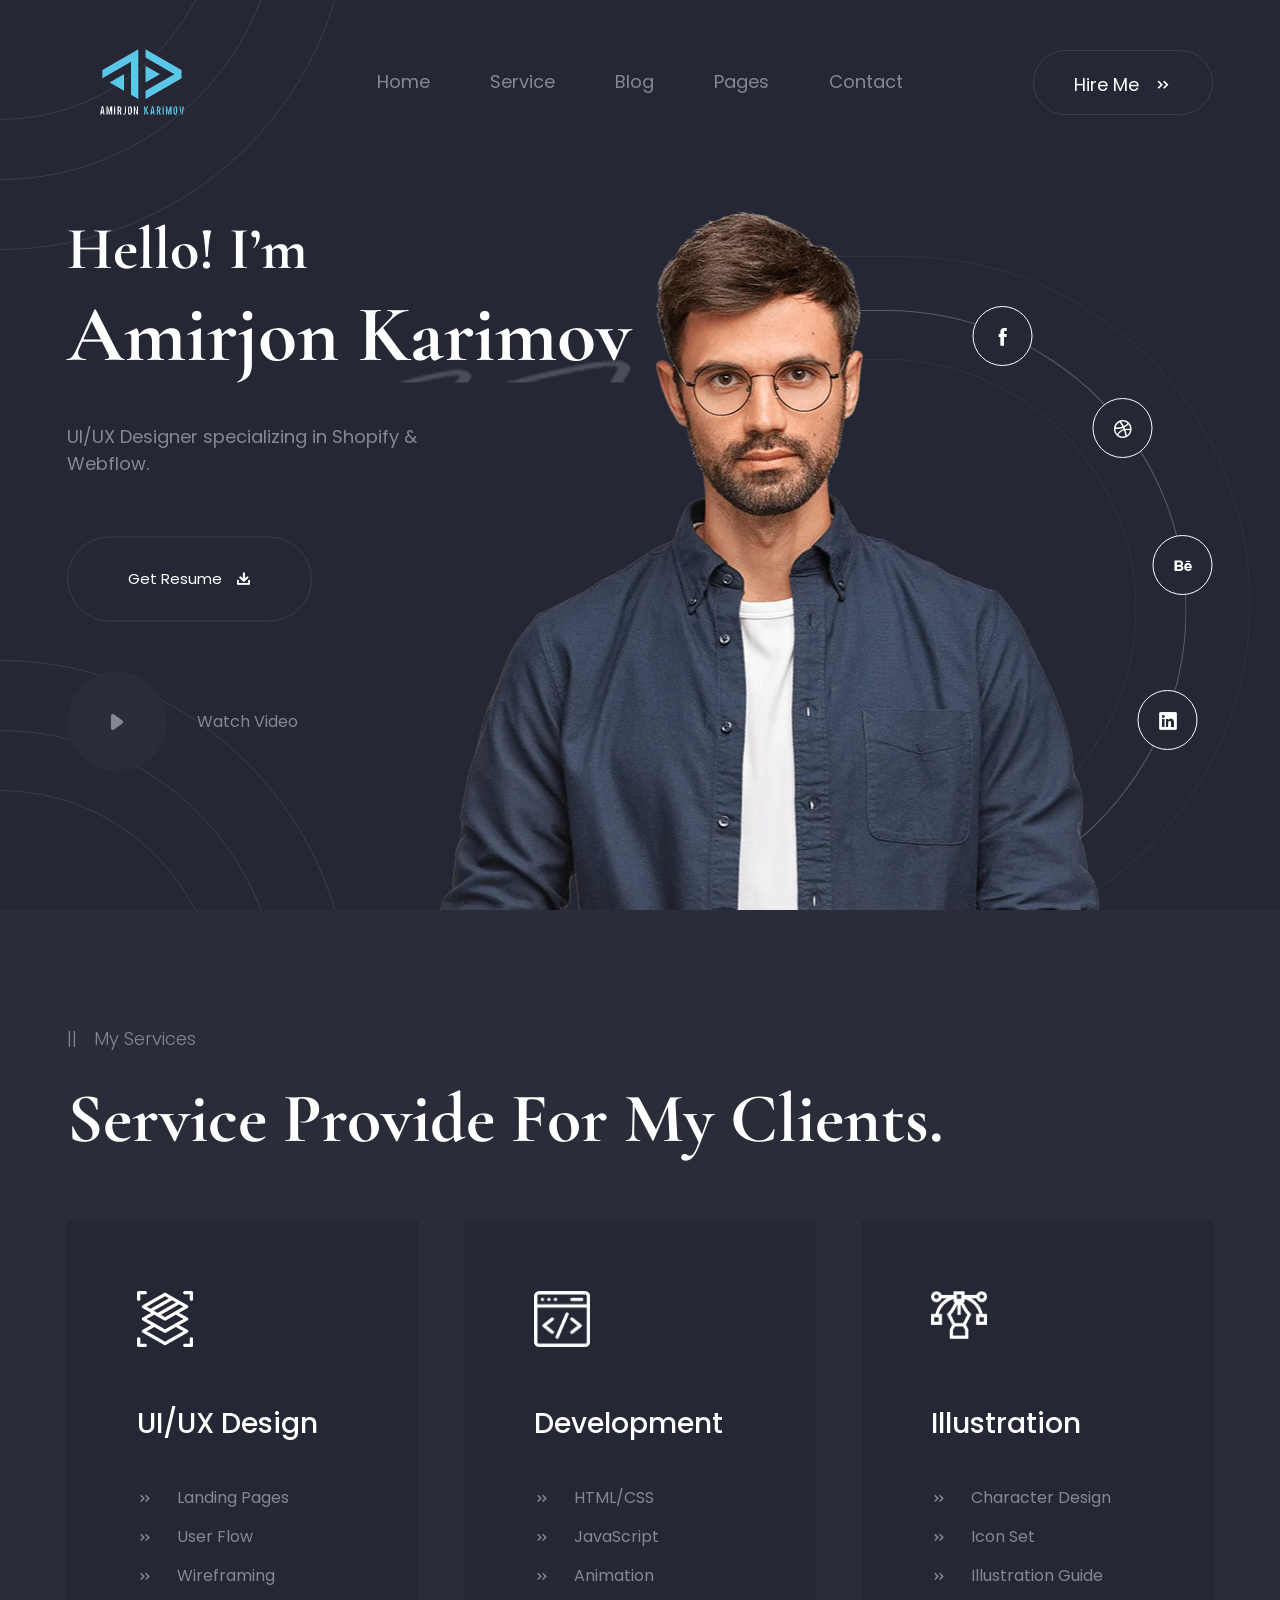
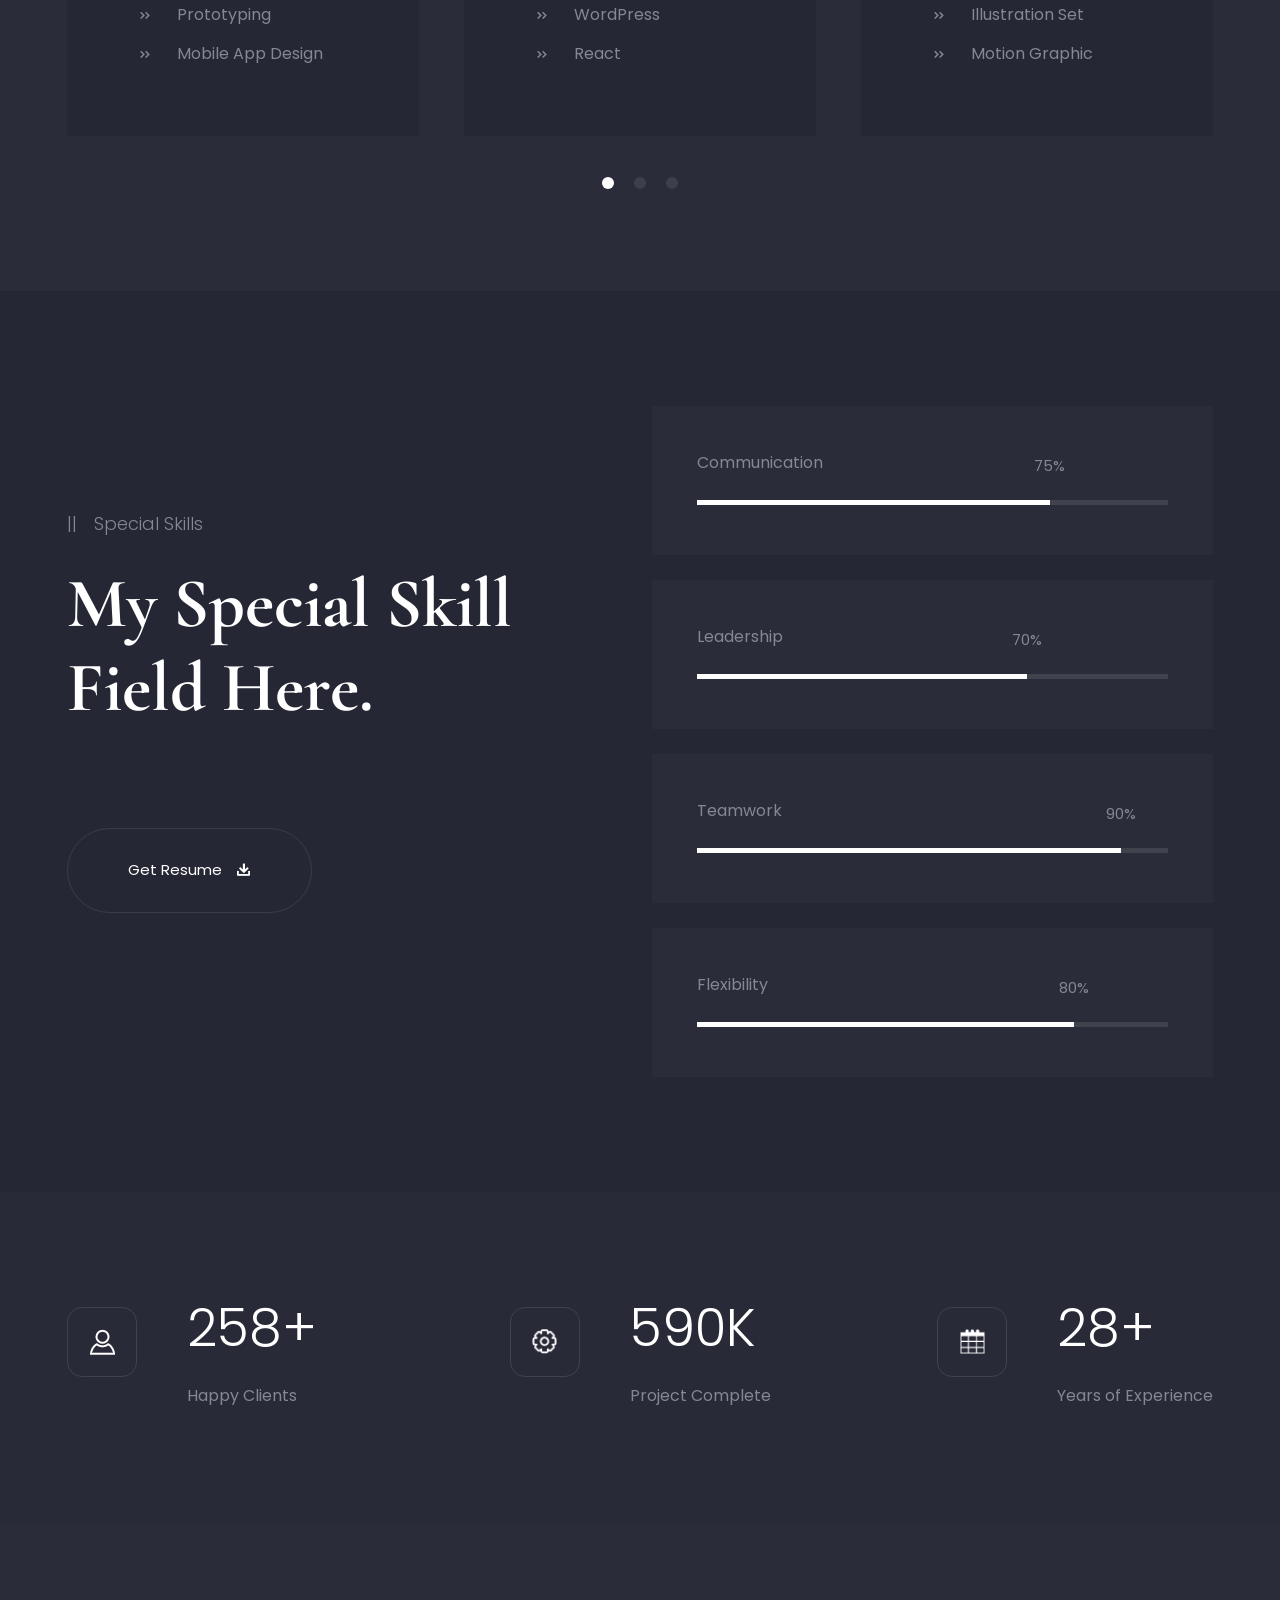
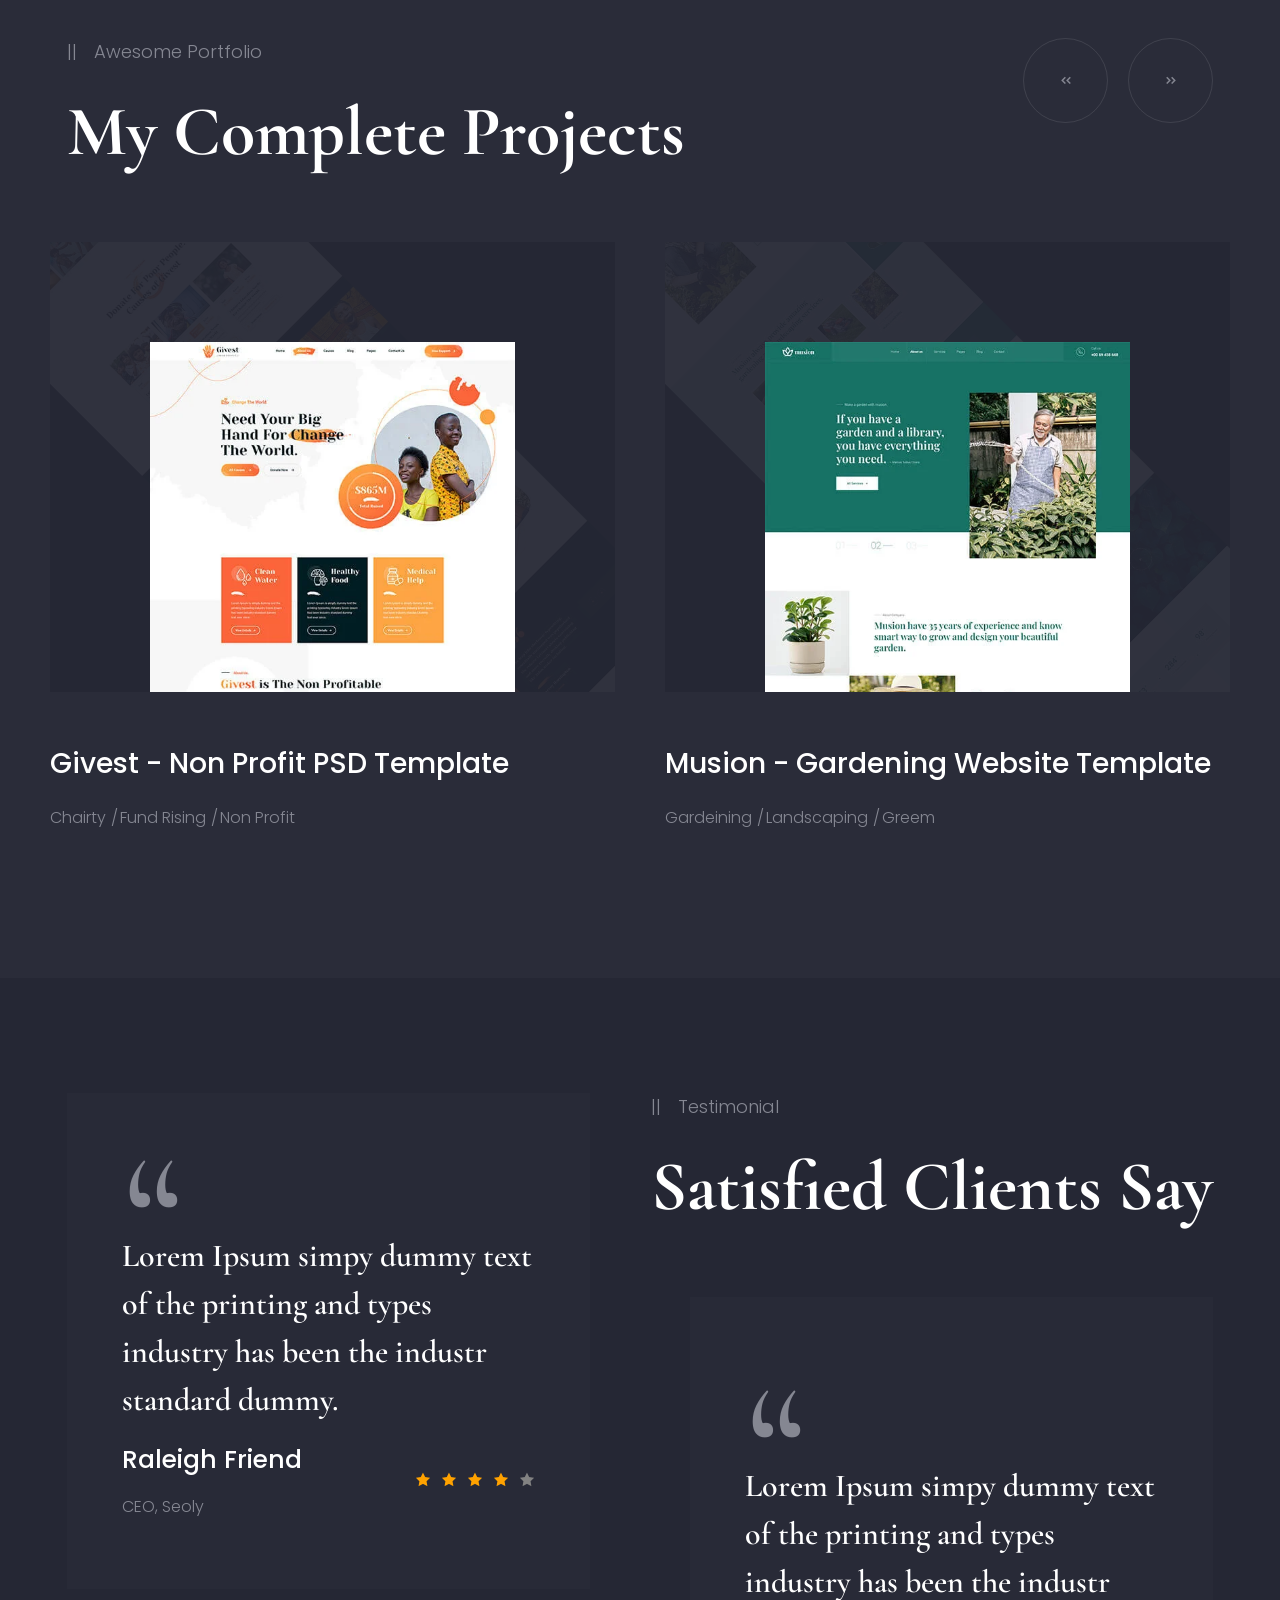
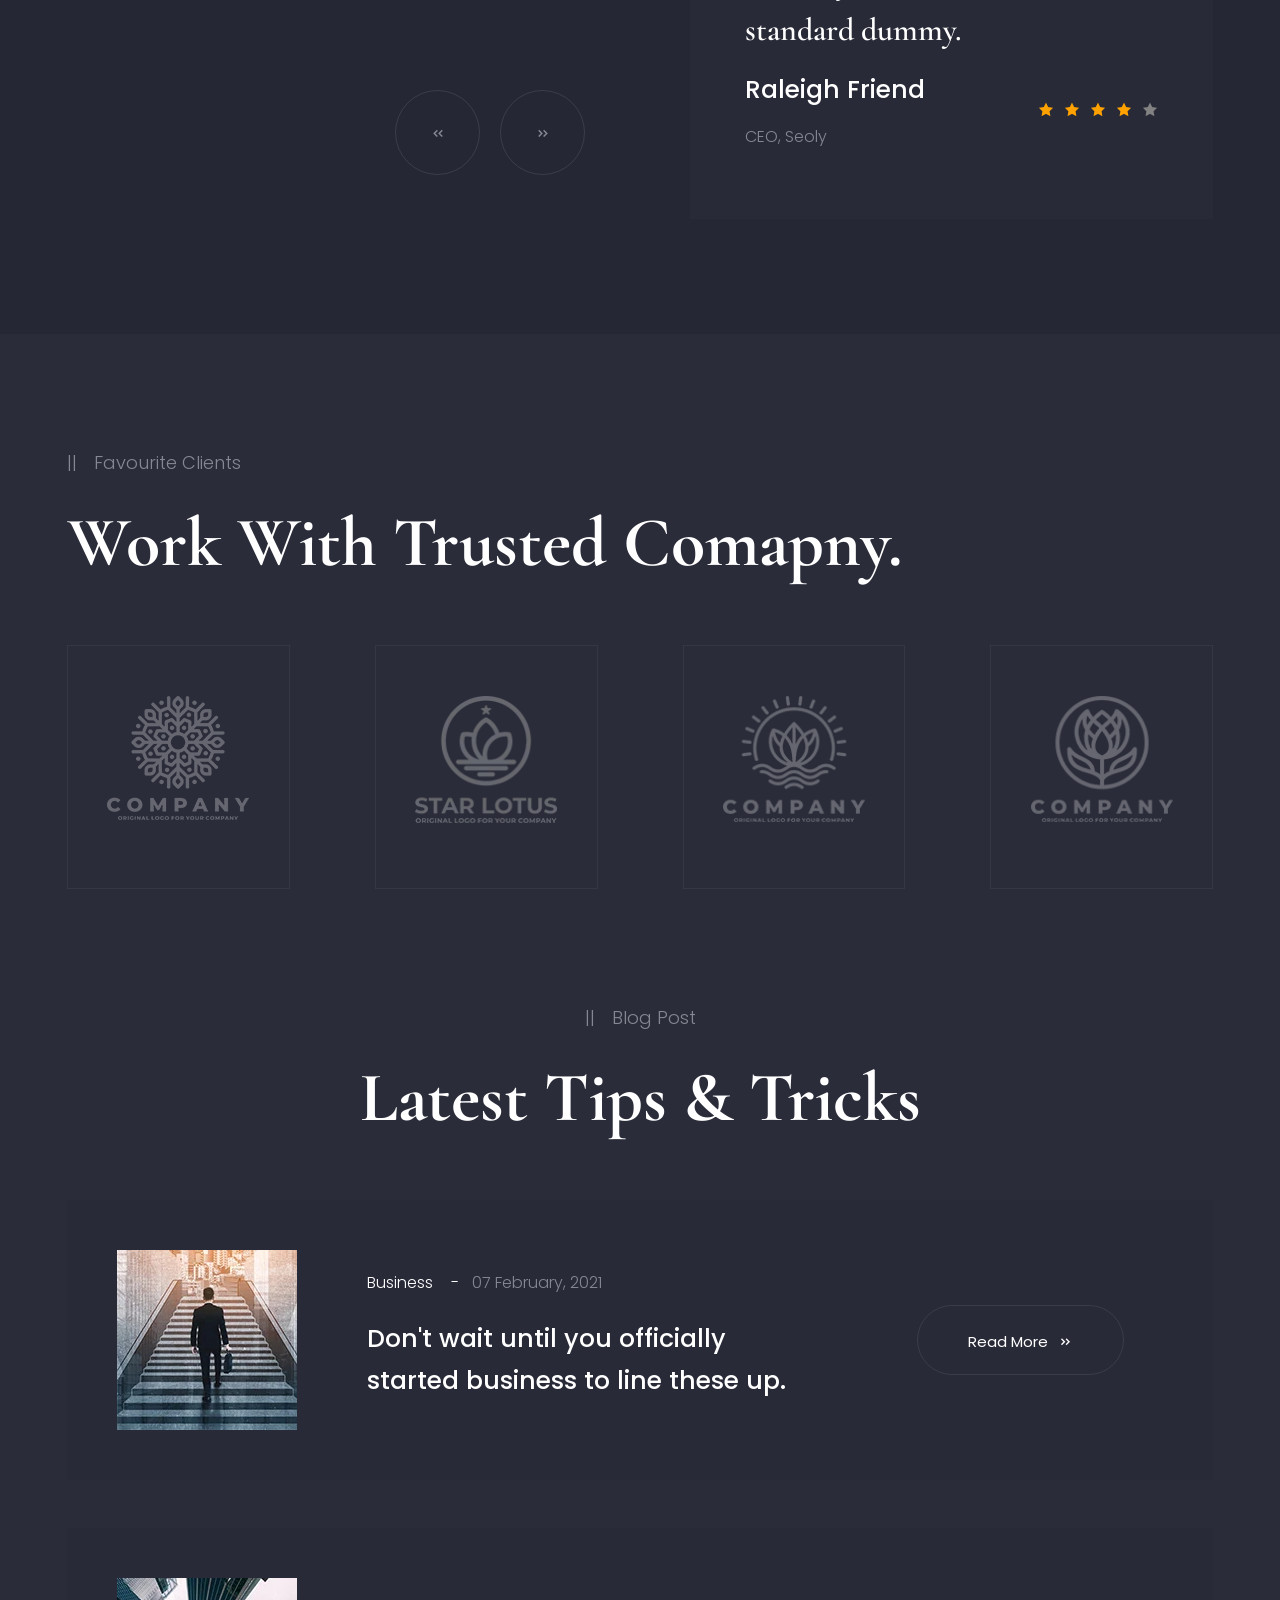
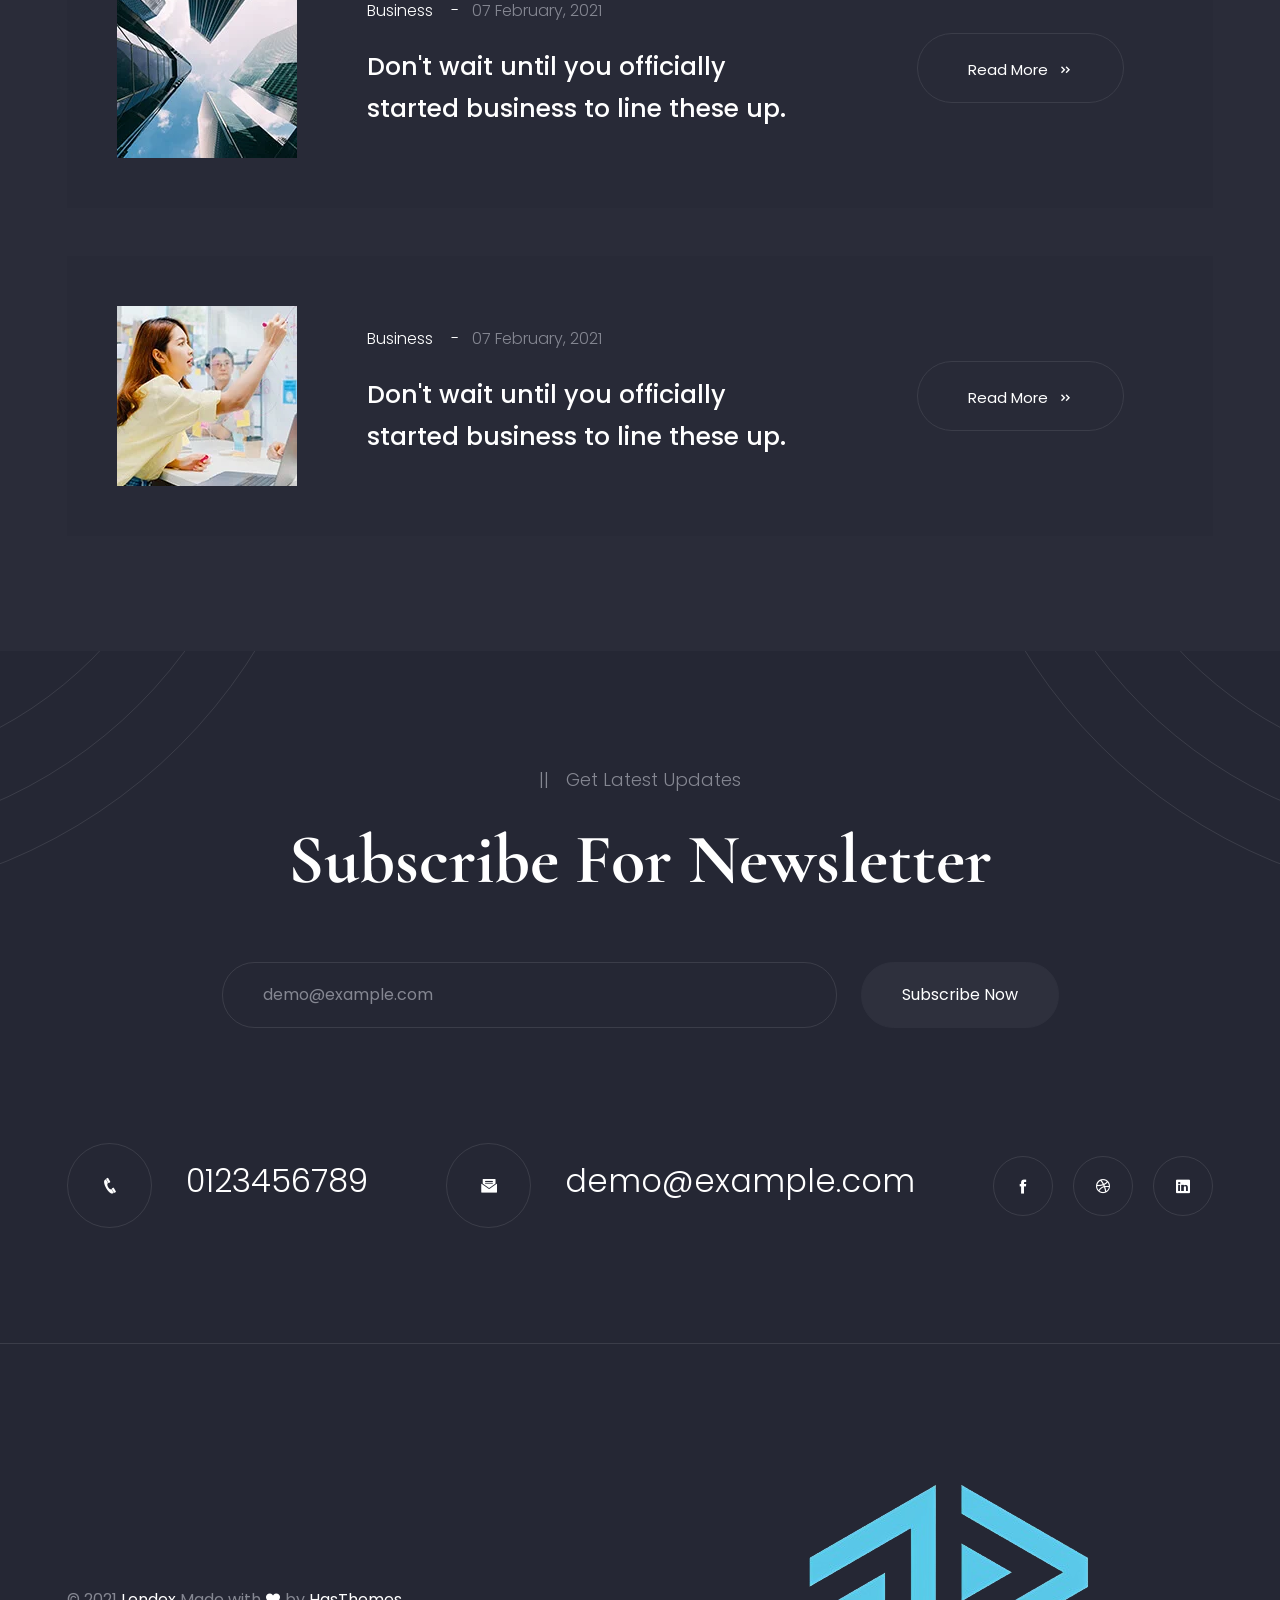
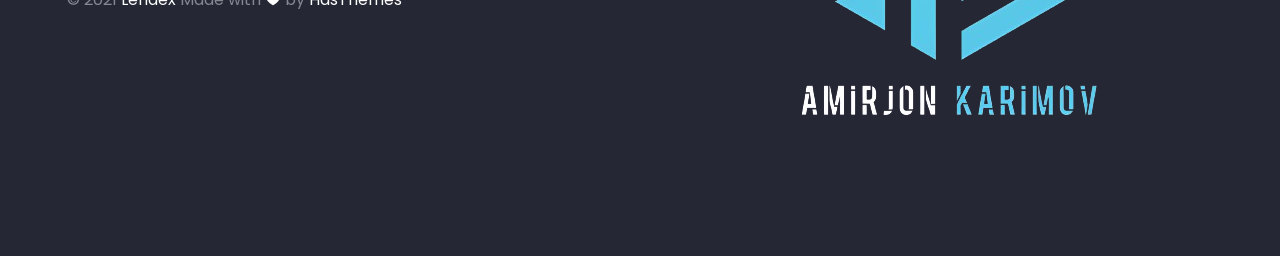
==== commit 02186b1c: "deploy" ====
--- a/index.html
+++ b/index.html
@@ -45,7 +45,7 @@
                         <div class="col">
                             <!-- Start Header Logo -->
                             <a href="index.html" class="header-logo">
-                                <img width="150px" src="assets/images/logo/logo.png" alt="">
+                                <img src="assets/images/logo/logo.png" alt="">
                             </a>
                             <!-- End Header Logoa -->
                         </div>
@@ -197,7 +197,7 @@
                         <div class="col-xxl-7">
                             <div class="hero-content">
                                 <h3 class="title-big">Hello! I’m</h3>
-                                <h2 class="title-large">Mirta <span class="shape-mark">Akins</span></h2>
+                                <h2 class="title-large">Amirjon <span class="shape-mark">Karimov</span></h2>
                                 <p>UI/UX Designer specializing in Shopify & Webflow.</p>
 
                                 <a href="#" class="btn btn-xl btn-outline-one icon-space-left">Get Resume <i class="icofont-download"></i></a>
--- a/assets/css/style.min.css
+++ b/assets/css/style.min.css
@@ -1079,7 +1079,7 @@
 }
 @media (min-width: 1200px) {
   .hero-content .title-large {
-    font-size: 90px;
+    font-size: 80px;
   }
 }
 @media (min-width: 1400px) {
@@ -3799,6 +3799,9 @@
 }
 .header-logo {
   display: block;
+}
+.header-logo img{
+  width: 150px;
 }
 .header-nav {
   display: -webkit-box;
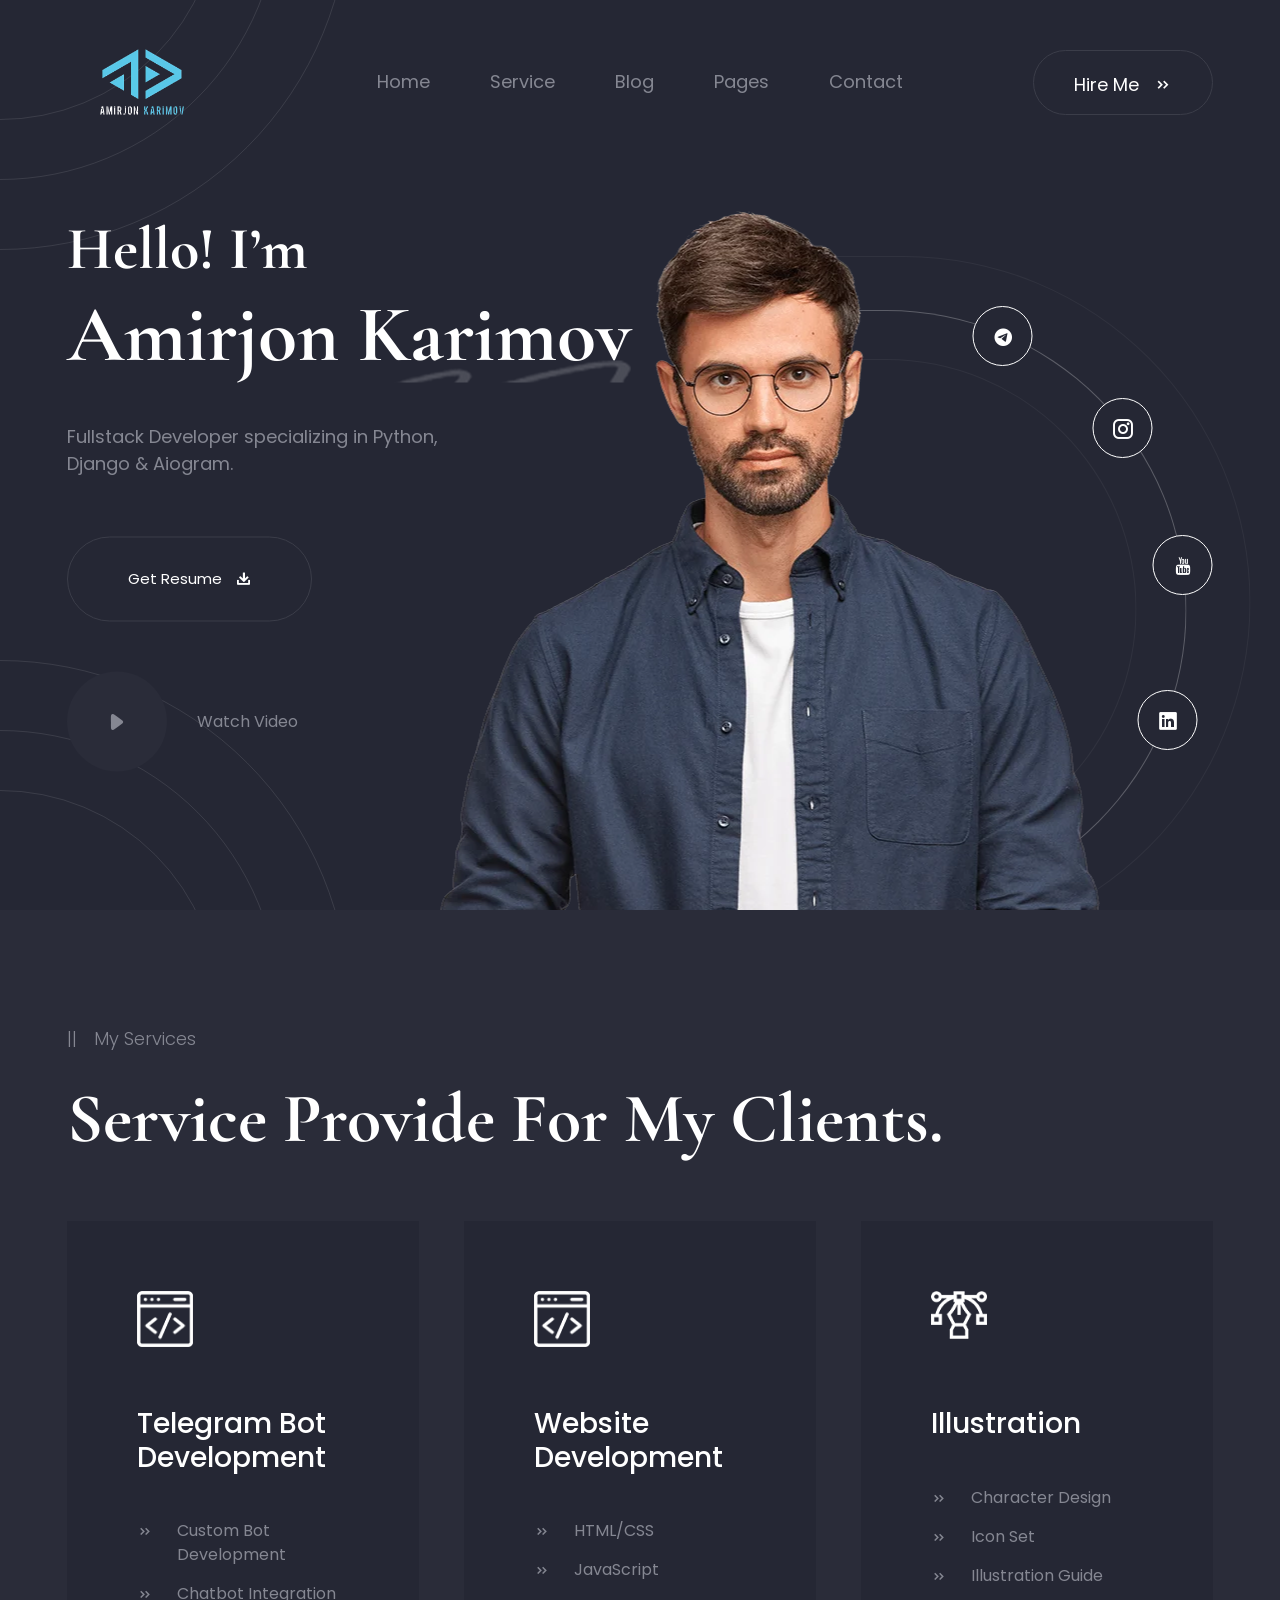
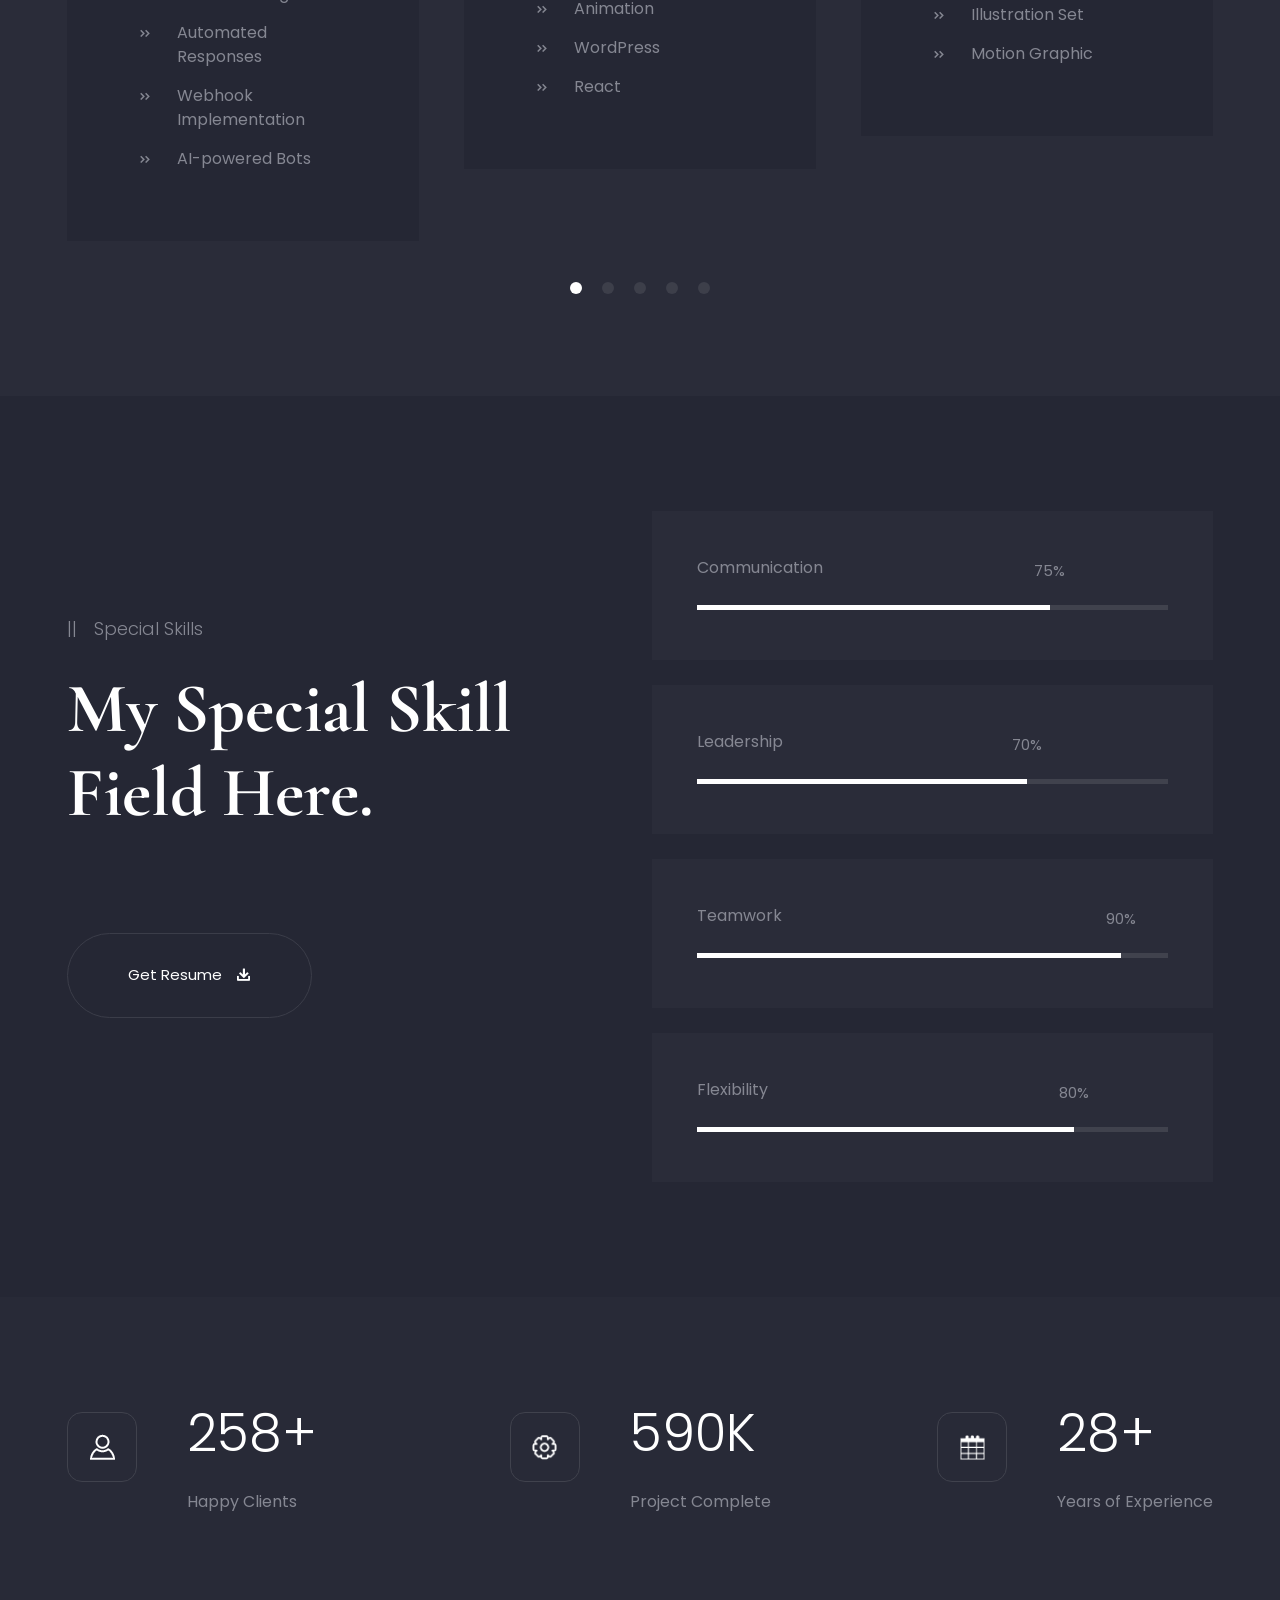
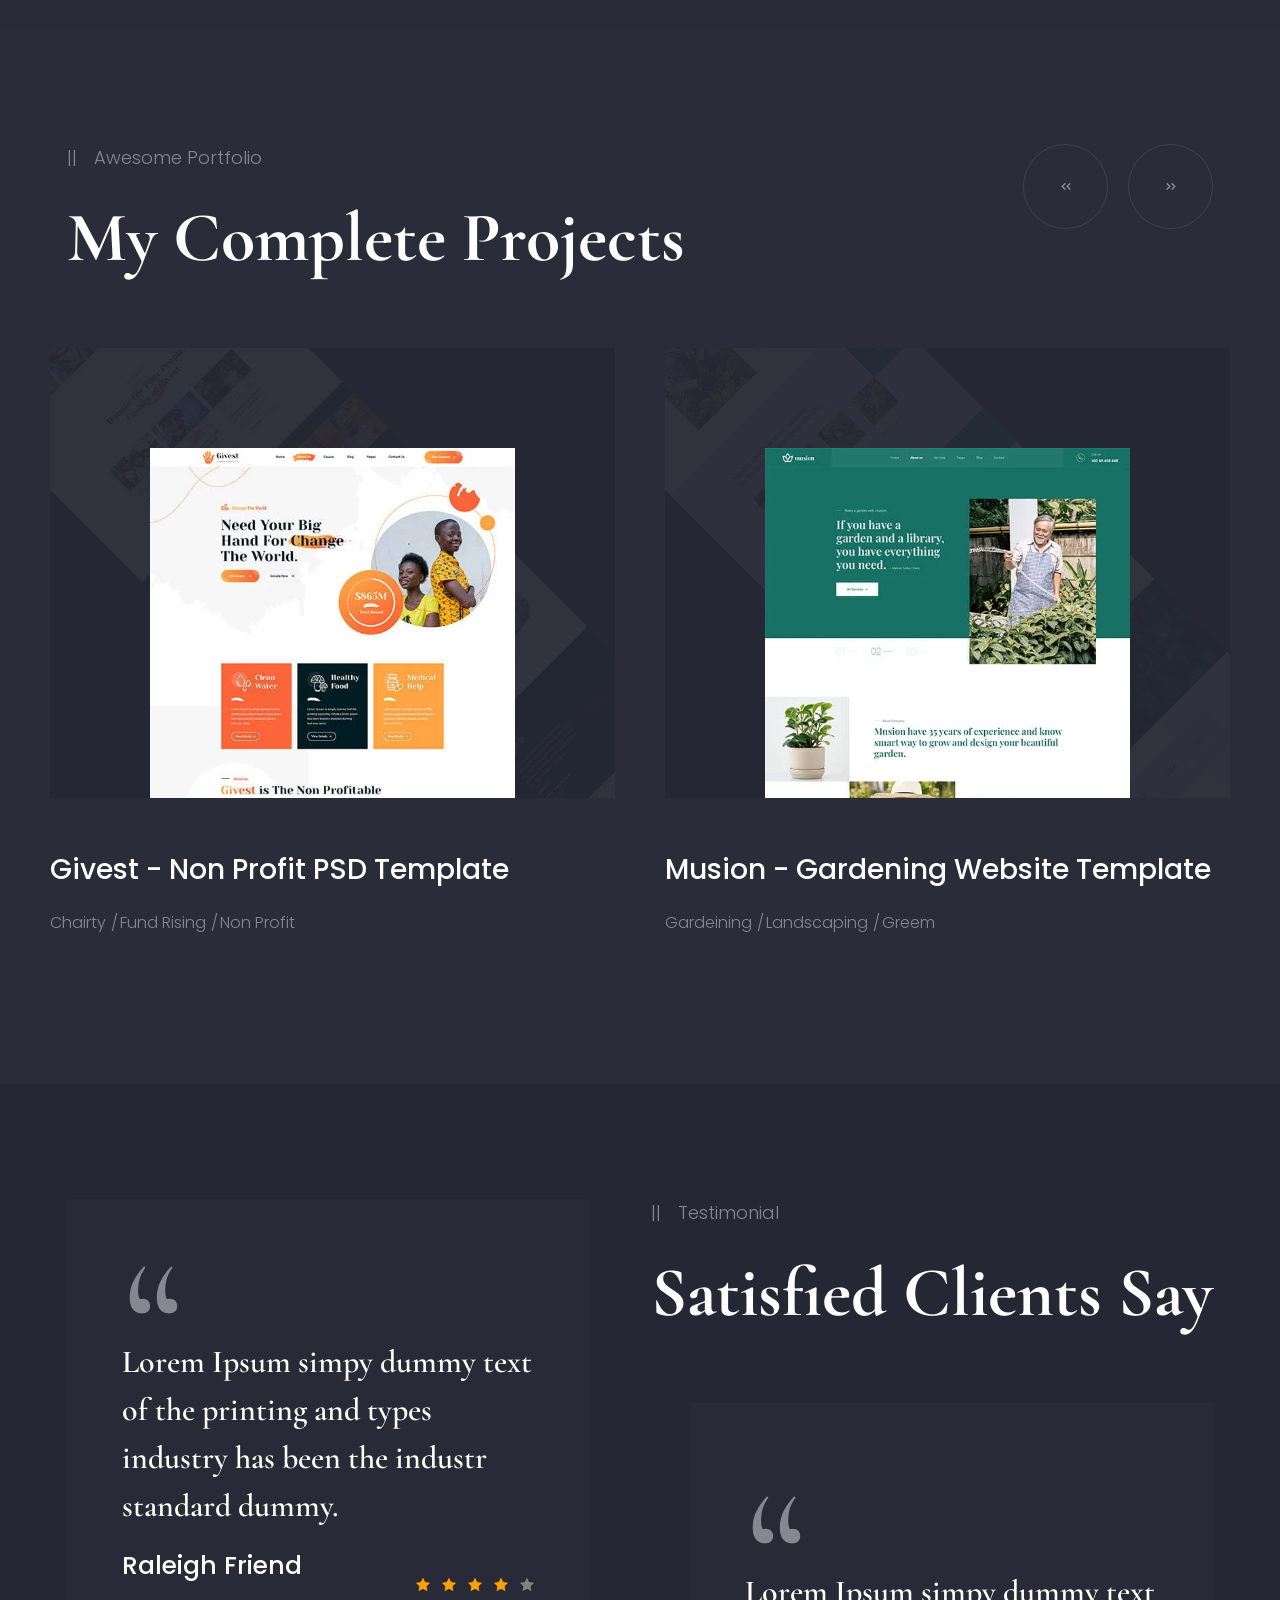
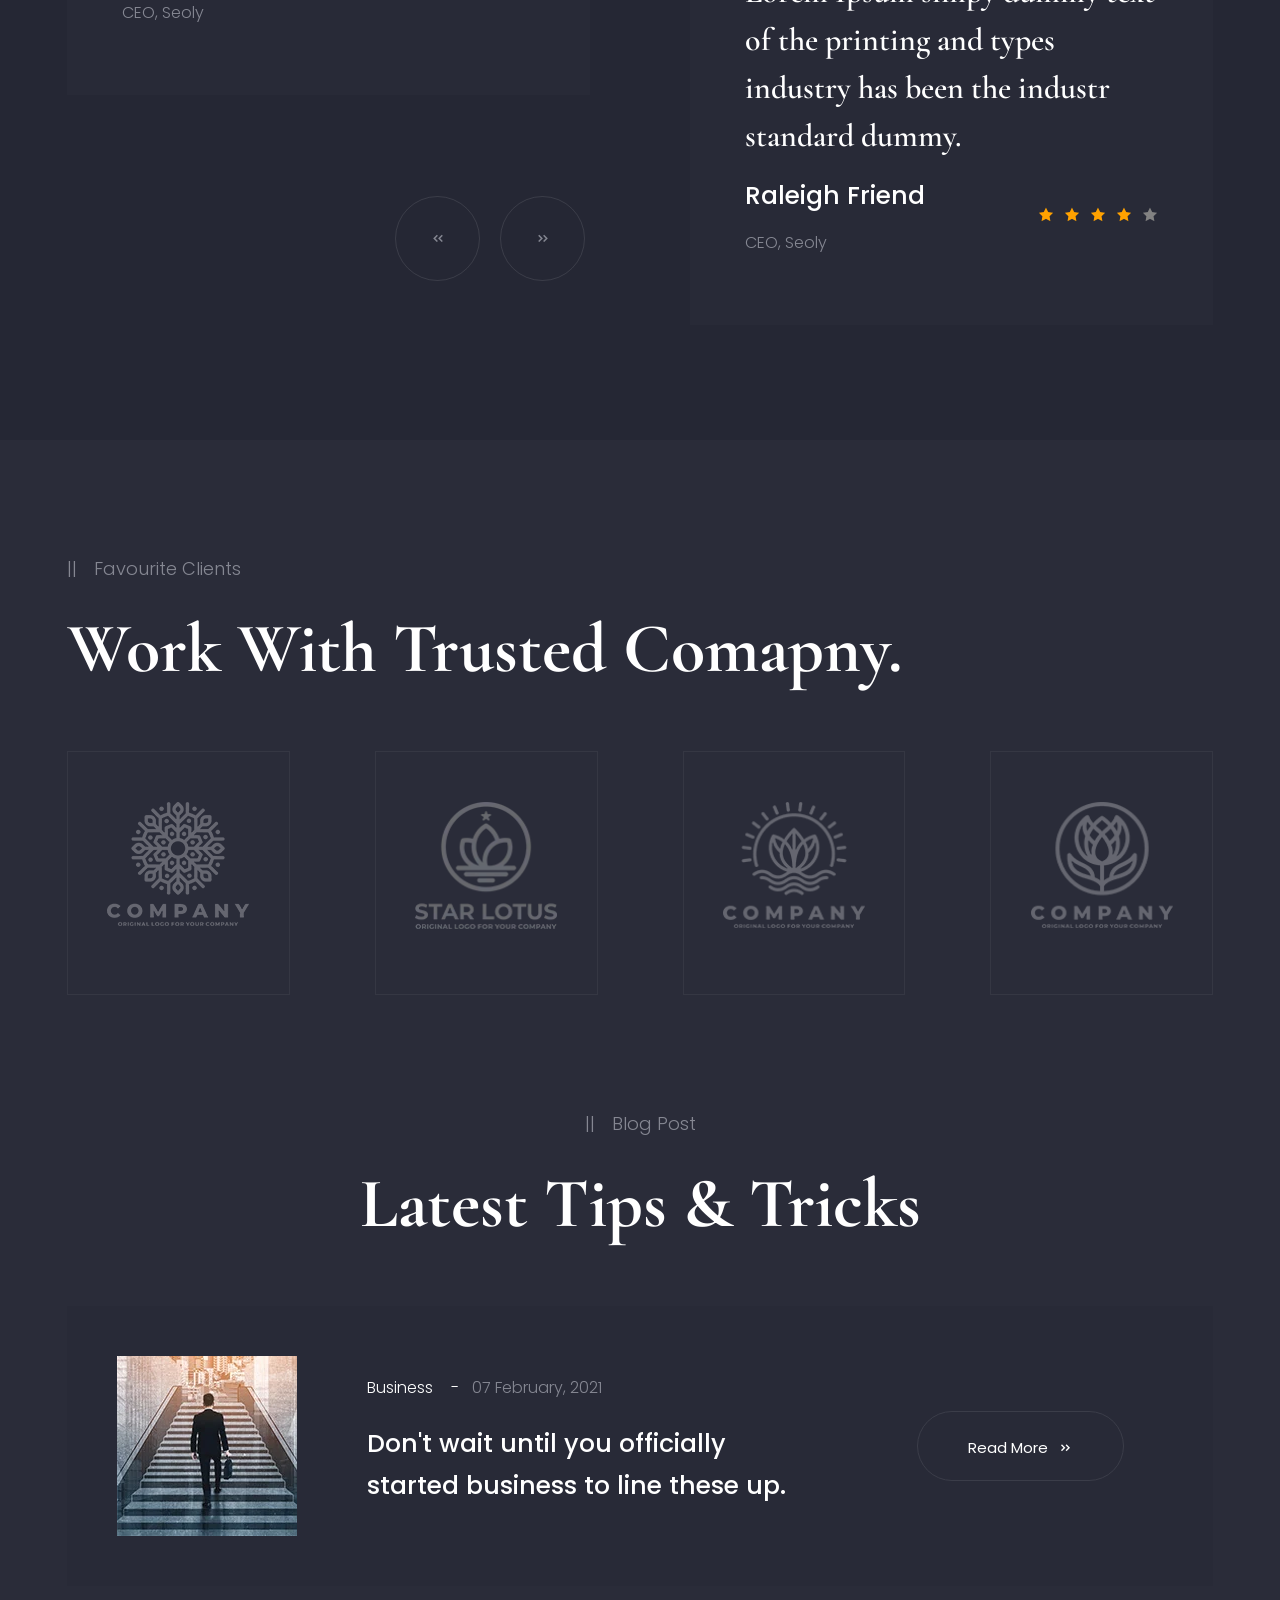
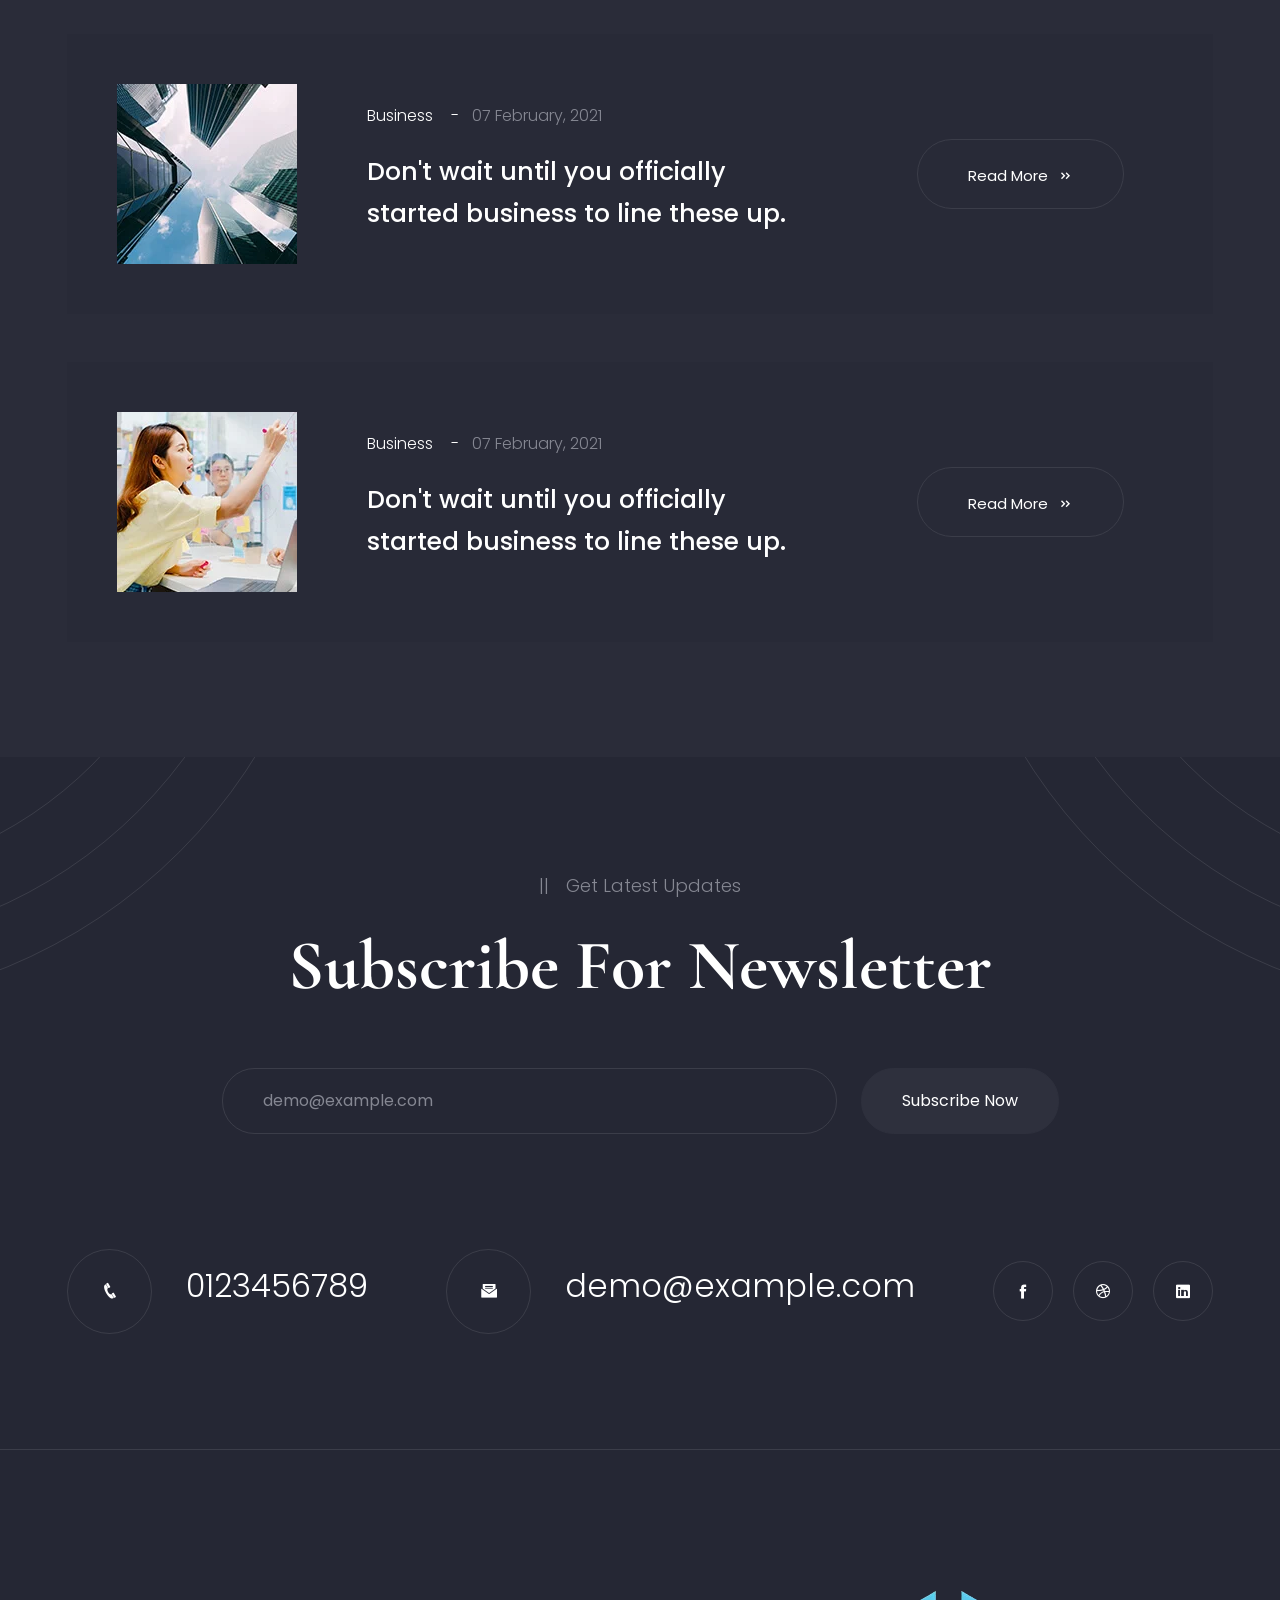
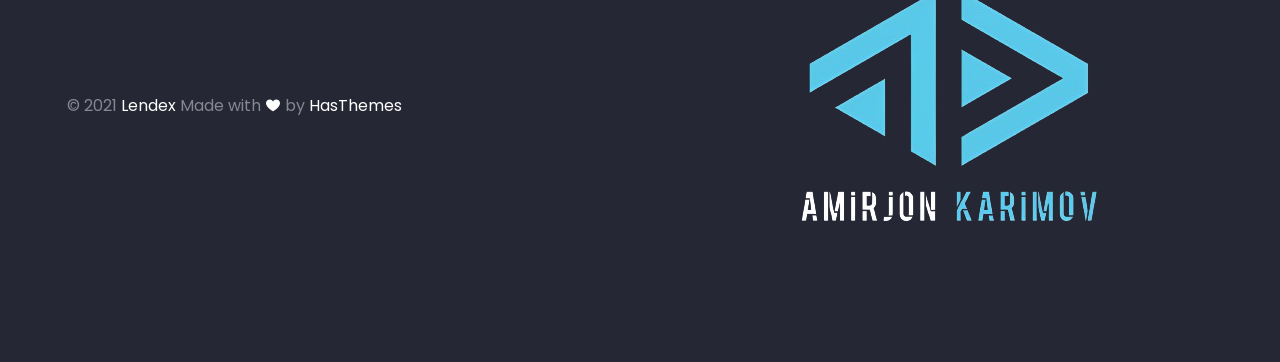
==== commit 6f95c004: "deploy" ====
--- a/index.html
+++ b/index.html
@@ -5,7 +5,7 @@
 
     <meta charset="UTF-8">
     <meta http-equiv="X-UA-Compatible" content="IE=edge">
-    <title>Lendex - Personal Portfolio Bootstrap Template</title>
+    <title>Amirjon Karimov | Blog</title>
     <meta name="robots" content="noindex, follow" />
     <meta name="description" content="">
     <meta name="viewport" content="width=device-width, initial-scale=1.0">
@@ -25,7 +25,7 @@
     <link rel="stylesheet" href="assets/css/plugins/venobox.min.css" /> -->
 
     <!-- Style CSS -->
-    <!-- <link rel="stylesheet" href="assets/css/style.css"> -->
+    <link rel="stylesheet" href="assets/css/style.css">
 
     <!-- Minify Version -->
     <link rel="stylesheet" href="assets/css/vendor/vendor.min.css">
@@ -198,12 +198,12 @@
                             <div class="hero-content">
                                 <h3 class="title-big">Hello! I’m</h3>
                                 <h2 class="title-large">Amirjon <span class="shape-mark">Karimov</span></h2>
-                                <p>UI/UX Designer specializing in Shopify & Webflow.</p>
-
-                                <a href="#" class="btn btn-xl btn-outline-one icon-space-left">Get Resume <i class="icofont-download"></i></a>
+                                <p>Fullstack Developer specializing in Python, Django & Aiogram.</p>
+
+                                <a href="Amirjon_Karimov_CV.pdf" download="Amirjon_Karimov_CV.pdf" class="btn btn-xl btn-outline-one icon-space-left">Get Resume <i class="icofont-download"></i></a>
 
                                 <div class="video-link">
-                                    <a class="wave-btn" href="https://youtu.be/MKjhBO2xQzg" data-autoplay="true" data-vbtype="video">
+                                    <a class="wave-btn" href="https://youtu.be/AhGAiIsRSlE?si=KScvEfR_3ej-yQzR" data-autoplay="true" data-vbtype="video">
 
                                         <div class="ripple"><i class="icofont-ui-play"></i></div>
                                     </a>
@@ -233,10 +233,10 @@
 
                         <div class="image-half-round-shape"></div>
                         <div class="social-link">
-                            <a href="https://www.example.com" target="_blank"><i class="icofont-facebook"></i></a>
-                            <a href="https://www.example.com" target="_blank"><i class="icofont-dribbble"></i></a>
-                            <a href="https://www.example.com" target="_blank"><i class="icofont-behance"></i></a>
-                            <a href="https://www.example.com" target="_blank"><i class="icofont-linkedin"></i></a>
+                            <a href="https://www.t.me/Amirjon_Karimov_Blog" target="_blank"><i class="icofont-telegram"></i></a>
+                            <a href="https://www.instagram.com/amirjonkarimov.blog" target="_blank"><i class="icofont-instagram"></i></a>
+                            <a href="https://www.youtube.com/@AmirjonKarimovBlog" target="_blank"><i class="icofont-youtube"></i></a>
+                            <a href="https://www.linkedin.com/in/amirjon-karimov-6827b1256/" target="_blank"><i class="icofont-linkedin"></i></a>
                         </div>
                     </div>
 
@@ -274,14 +274,14 @@
                                         <!-- Start Service Box Single Item -->
                                         <div class="service-box-single-item swiper-slide">
                                             <div class="inner-shape inner-shape-top-right"></div>
-                                            <div class="icon"><img src="assets/images/icon/service-icon-1.png" alt=""></div>
-                                            <h4 class="title"><a href="service-details.html">UI/UX Design</a></h4>
+                                            <div class="icon"><img src="assets/images/icon/service-icon-2.png" alt=""></div>
+                                            <h4 class="title"><a href="service-details.html">Telegram Bot Development</a></h4>
                                             <ul class="list-item">
-                                                <li>Landing Pages</li>
-                                                <li>User Flow</li>
-                                                <li>Wireframing</li>
-                                                <li>Prototyping</li>
-                                                <li>Mobile App Design</li>
+                                                <li>Custom Bot Development</li>
+                                                <li>Chatbot Integration</li>
+                                                <li>Automated Responses</li>
+                                                <li>Webhook Implementation</li>
+                                                <li>AI-powered Bots</li>
                                             </ul>
                                             <div class="inner-shape inner-shape-bottom-right"></div>
                                         </div>
@@ -290,7 +290,7 @@
                                         <div class="service-box-single-item swiper-slide">
                                             <div class="inner-shape inner-shape-top-right"></div>
                                             <div class="icon"><img src="assets/images/icon/service-icon-2.png" alt=""></div>
-                                            <h4 class="title"><a href="service-details.html">Development</a></h4>
+                                            <h4 class="title"><a href="service-details.html">Website Development</a></h4>
                                             <ul class="list-item">
                                                 <li>HTML/CSS</li>
                                                 <li>JavaScript</li>
@@ -302,6 +302,34 @@
                                         </div>
                                         <!-- End Service Box Single Item -->
                                         <!-- Start Service Box Single Item -->
+                                        <div class="service-box-single-item swiper-slide">
+                                            <div class="inner-shape inner-shape-top-right"></div>
+                                            <div class="icon"><img src="assets/images/icon/service-icon-3.png" alt=""></div>
+                                            <h4 class="title"><a href="service-details.html">Illustration</a></h4>
+                                            <ul class="list-item">
+                                                <li>Character Design</li>
+                                                <li>Icon Set</li>
+                                                <li> Illustration Guide</li>
+                                                <li>Illustration Set</li>
+                                                <li>Motion Graphic</li>
+                                            </ul>
+                                            <div class="inner-shape inner-shape-bottom-right"></div>
+                                        </div>
+                                        <!-- End Service Box Single Item -->                                        <!-- Start Service Box Single Item -->
+                                        <div class="service-box-single-item swiper-slide">
+                                            <div class="inner-shape inner-shape-top-right"></div>
+                                            <div class="icon"><img src="assets/images/icon/service-icon-3.png" alt=""></div>
+                                            <h4 class="title"><a href="service-details.html">Illustration</a></h4>
+                                            <ul class="list-item">
+                                                <li>Character Design</li>
+                                                <li>Icon Set</li>
+                                                <li> Illustration Guide</li>
+                                                <li>Illustration Set</li>
+                                                <li>Motion Graphic</li>
+                                            </ul>
+                                            <div class="inner-shape inner-shape-bottom-right"></div>
+                                        </div>
+                                        <!-- End Service Box Single Item -->                                        <!-- Start Service Box Single Item -->
                                         <div class="service-box-single-item swiper-slide">
                                             <div class="inner-shape inner-shape-top-right"></div>
                                             <div class="icon"><img src="assets/images/icon/service-icon-3.png" alt=""></div>
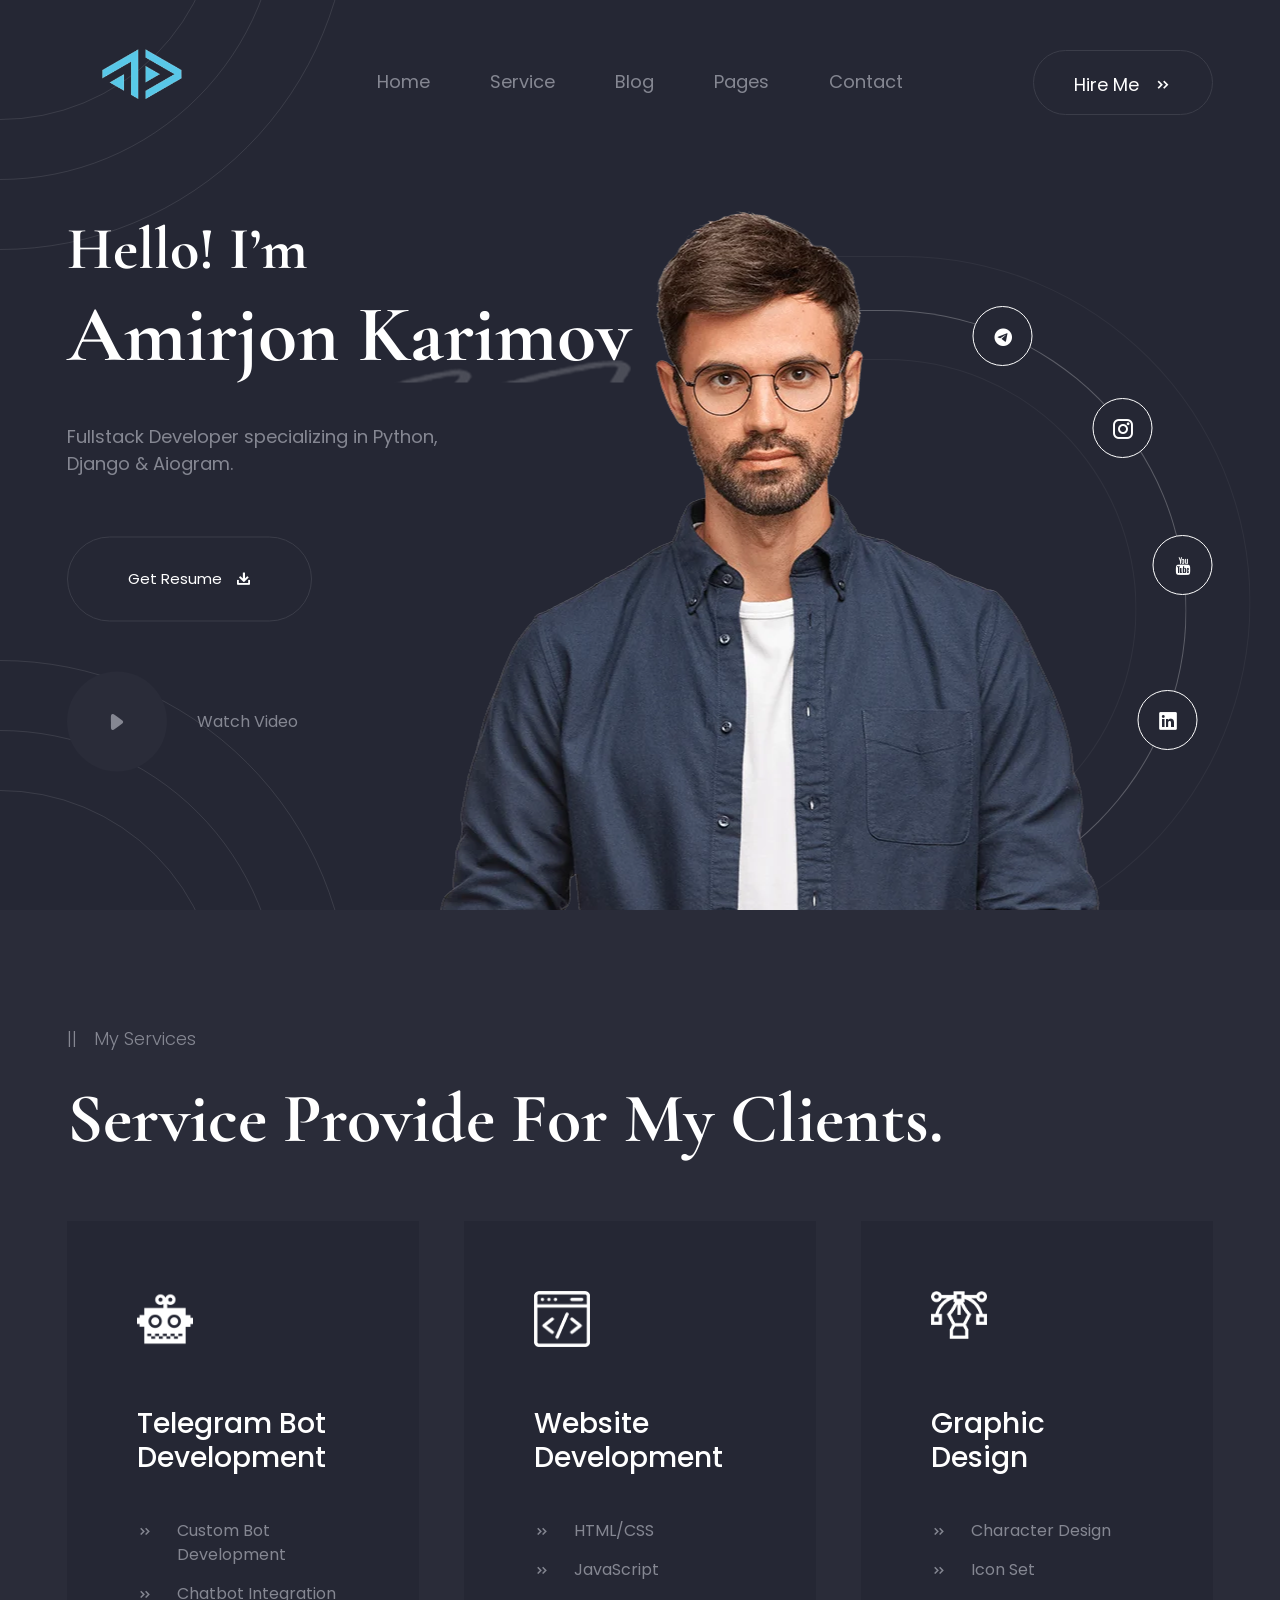
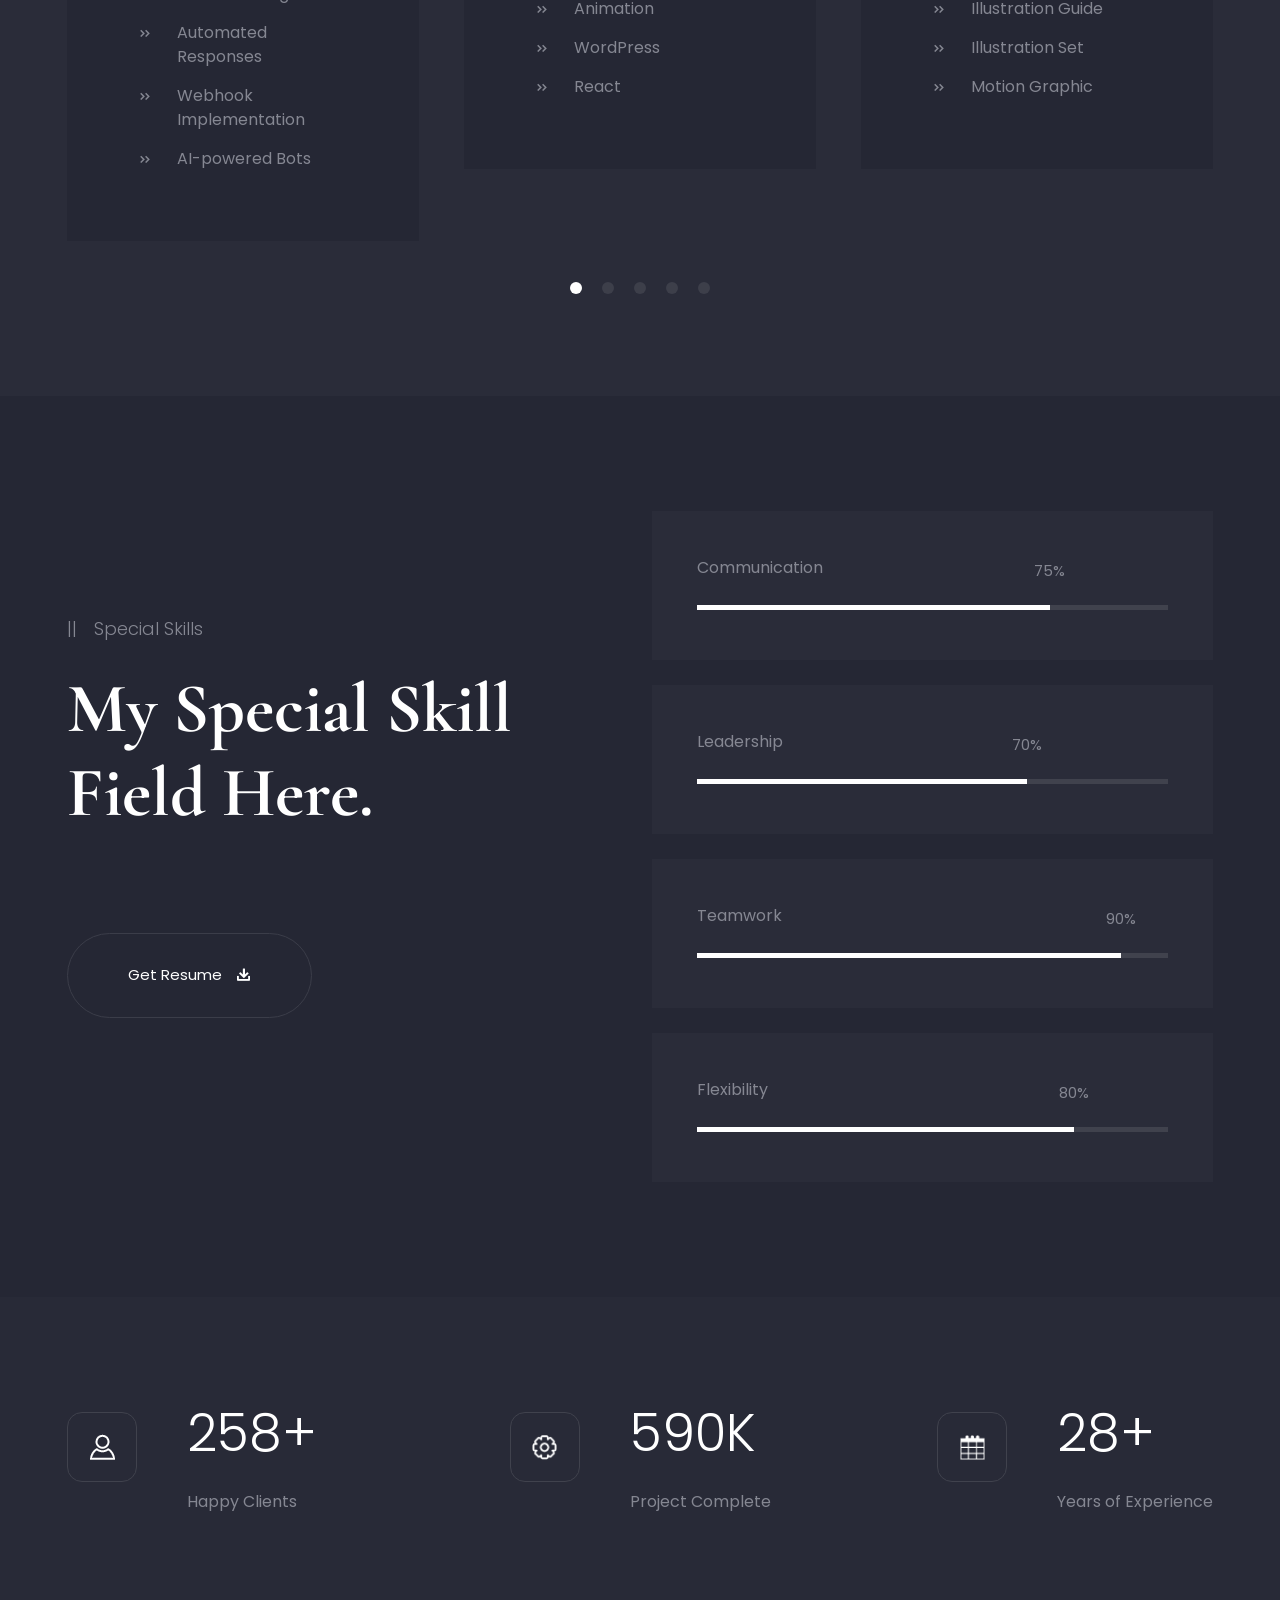
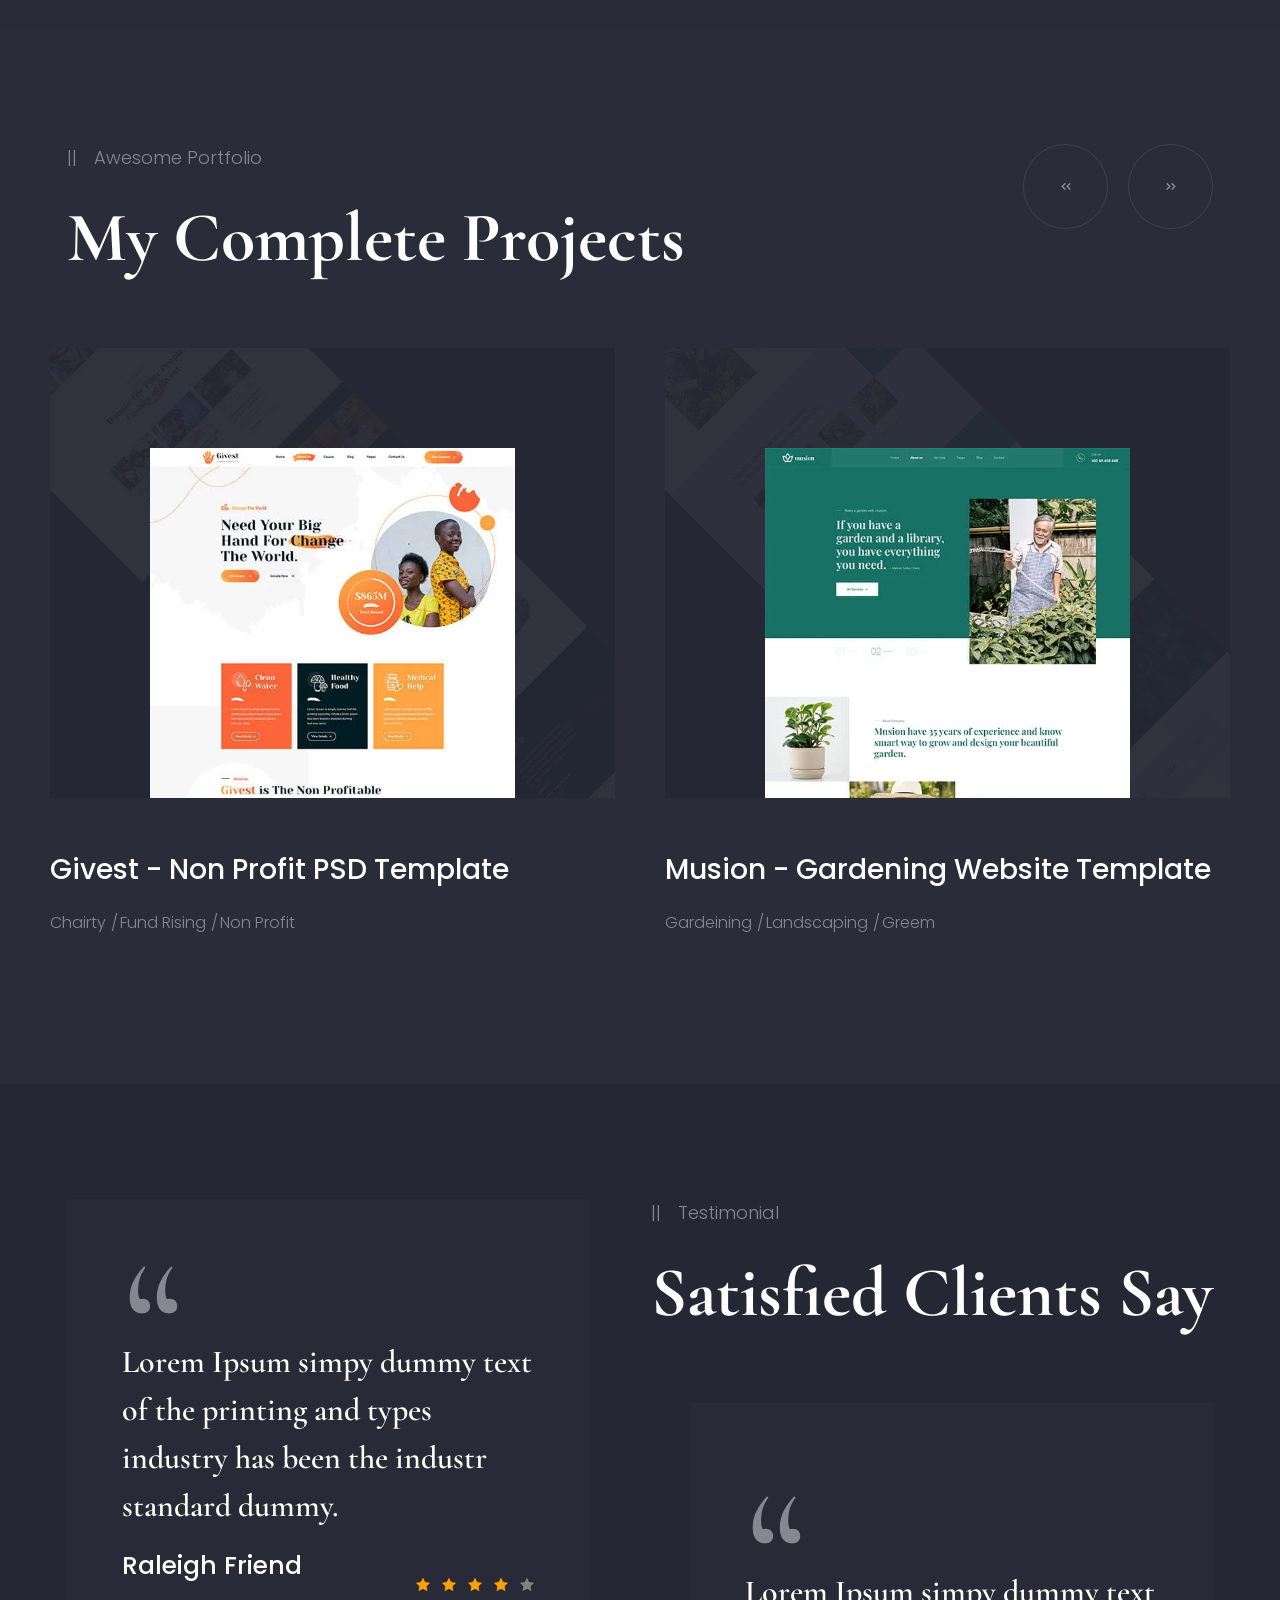
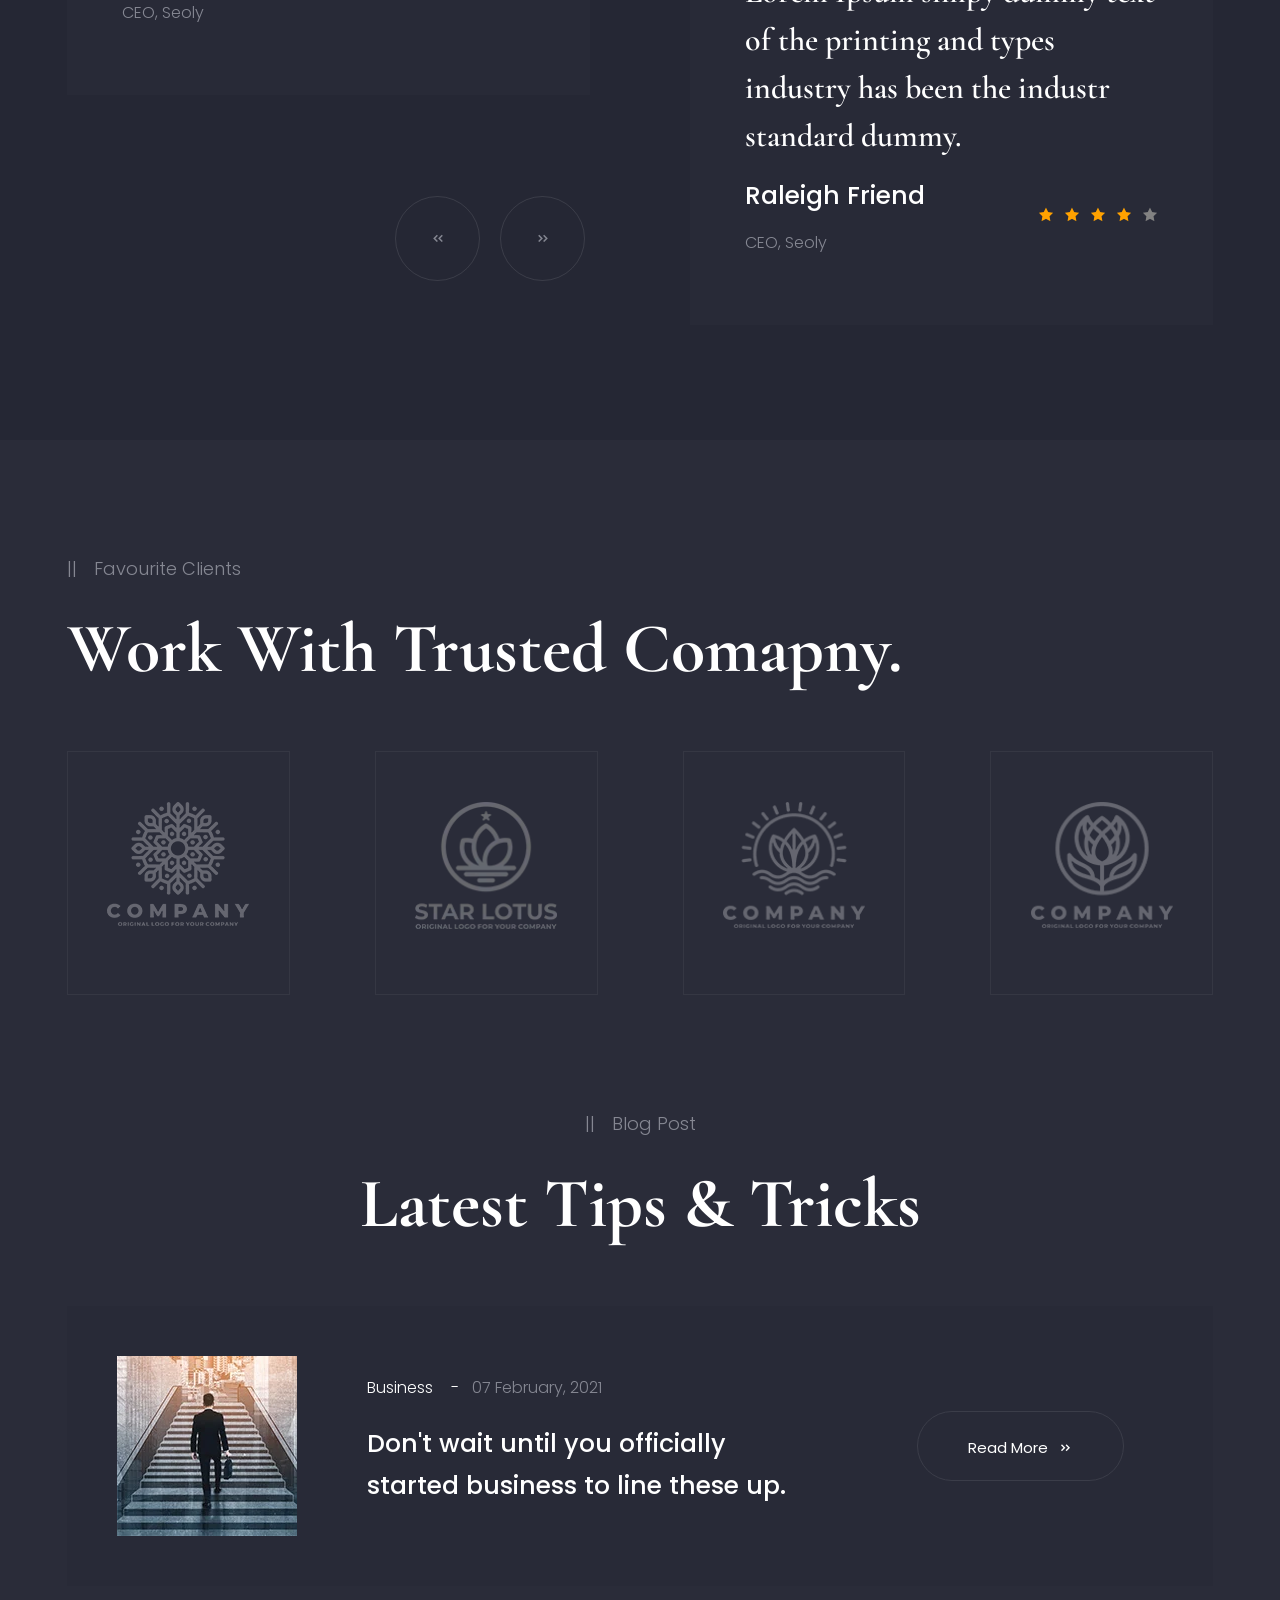
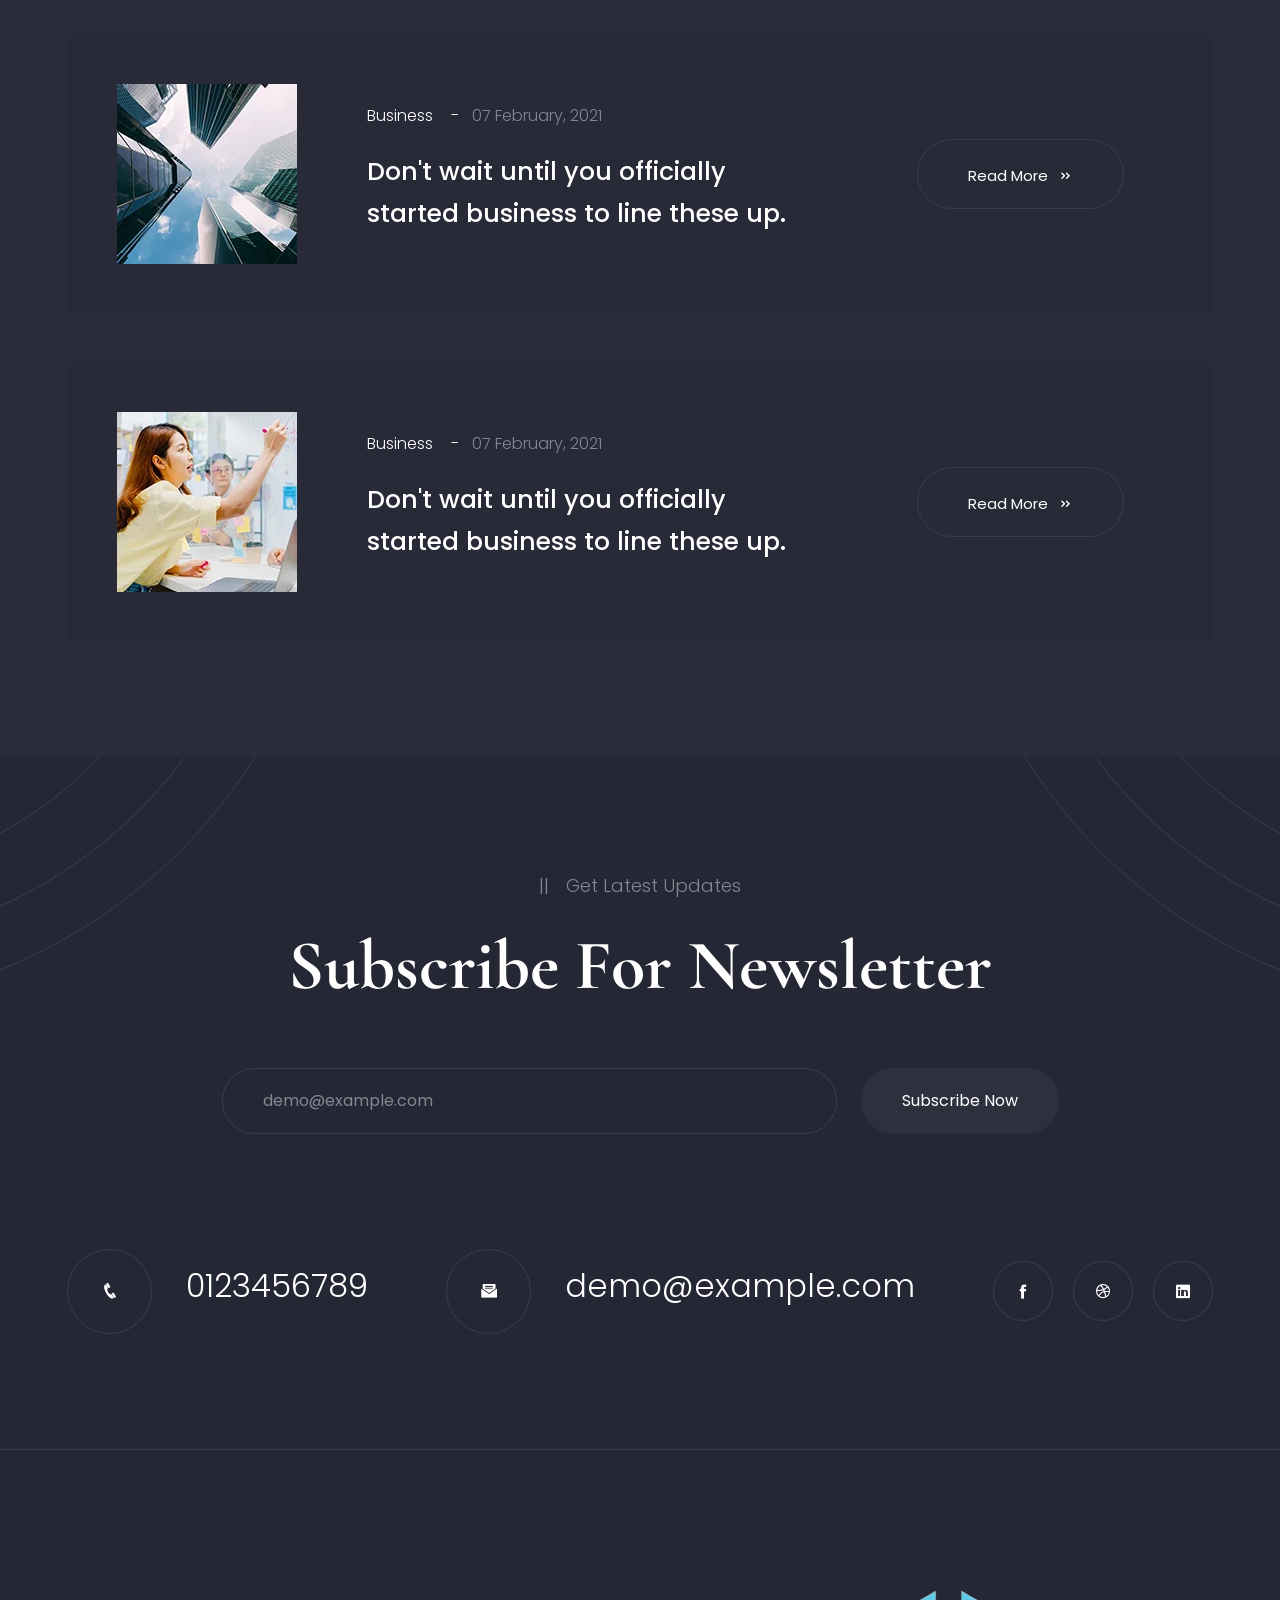
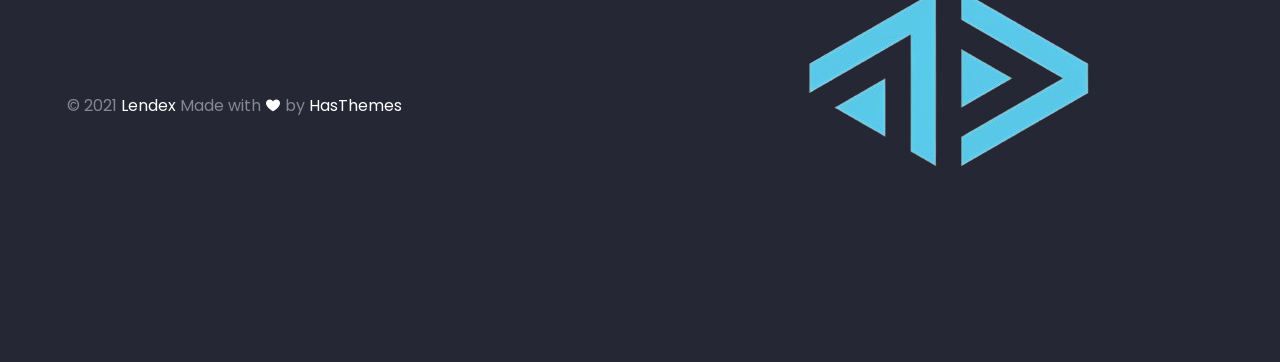
==== commit 4e914d5a: "deploy" ====
--- a/index.html
+++ b/index.html
@@ -274,7 +274,7 @@
                                         <!-- Start Service Box Single Item -->
                                         <div class="service-box-single-item swiper-slide">
                                             <div class="inner-shape inner-shape-top-right"></div>
-                                            <div class="icon"><img src="assets/images/icon/service-icon-2.png" alt=""></div>
+                                            <div class="icon"><img src="assets/images/icon/service-icon-4.png" alt=""></div>
                                             <h4 class="title"><a href="service-details.html">Telegram Bot Development</a></h4>
                                             <ul class="list-item">
                                                 <li>Custom Bot Development</li>
@@ -305,7 +305,7 @@
                                         <div class="service-box-single-item swiper-slide">
                                             <div class="inner-shape inner-shape-top-right"></div>
                                             <div class="icon"><img src="assets/images/icon/service-icon-3.png" alt=""></div>
-                                            <h4 class="title"><a href="service-details.html">Illustration</a></h4>
+                                            <h4 class="title"><a href="service-details.html">Graphic Design</a></h4>
                                             <ul class="list-item">
                                                 <li>Character Design</li>
                                                 <li>Icon Set</li>
@@ -370,7 +370,7 @@
                                 <span class="section-tag">Special Skills</span>
                                 <h2 class="section-title">My Special Skill Field Here.</h2>
 
-                                <a href="#" class="btn btn-xl btn-outline-one icon-space-left">Get Resume <i class="icofont-download"></i></a>
+                                <a href="Amirjon_Karimov_CV.pdf" download="Amirjon_Karimov_CV.pdf" class="btn btn-xl btn-outline-one icon-space-left">Get Resume <i class="icofont-download"></i></a>
                             </div>
                             <!-- End Section Content -->
                         </div>
--- a/assets/css/style.min.css
+++ b/assets/css/style.min.css
@@ -3956,6 +3956,9 @@
   background: #2a2c39;
   padding: 20px 0;
 }
+.mobile-logo {
+  width: 100px;
+}
 .mobile-action-link {
   font-size: 24px;
 }
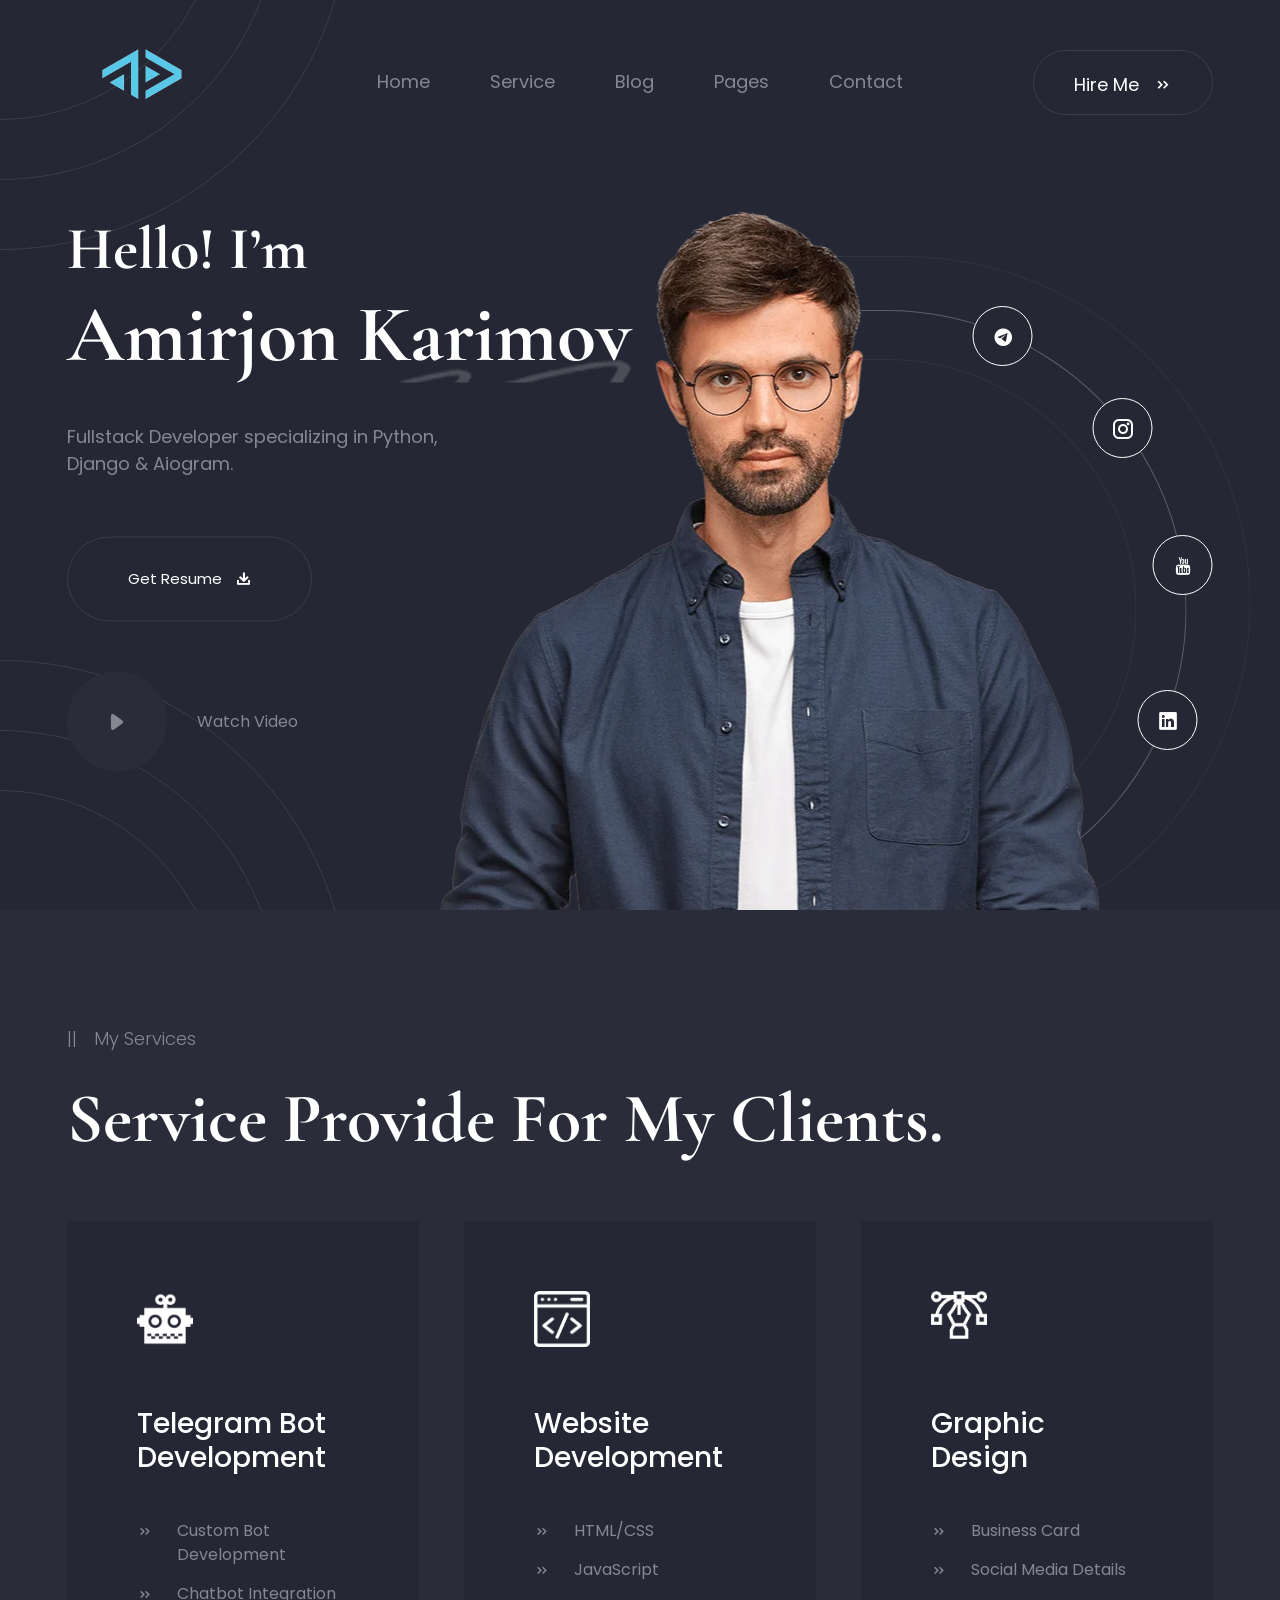
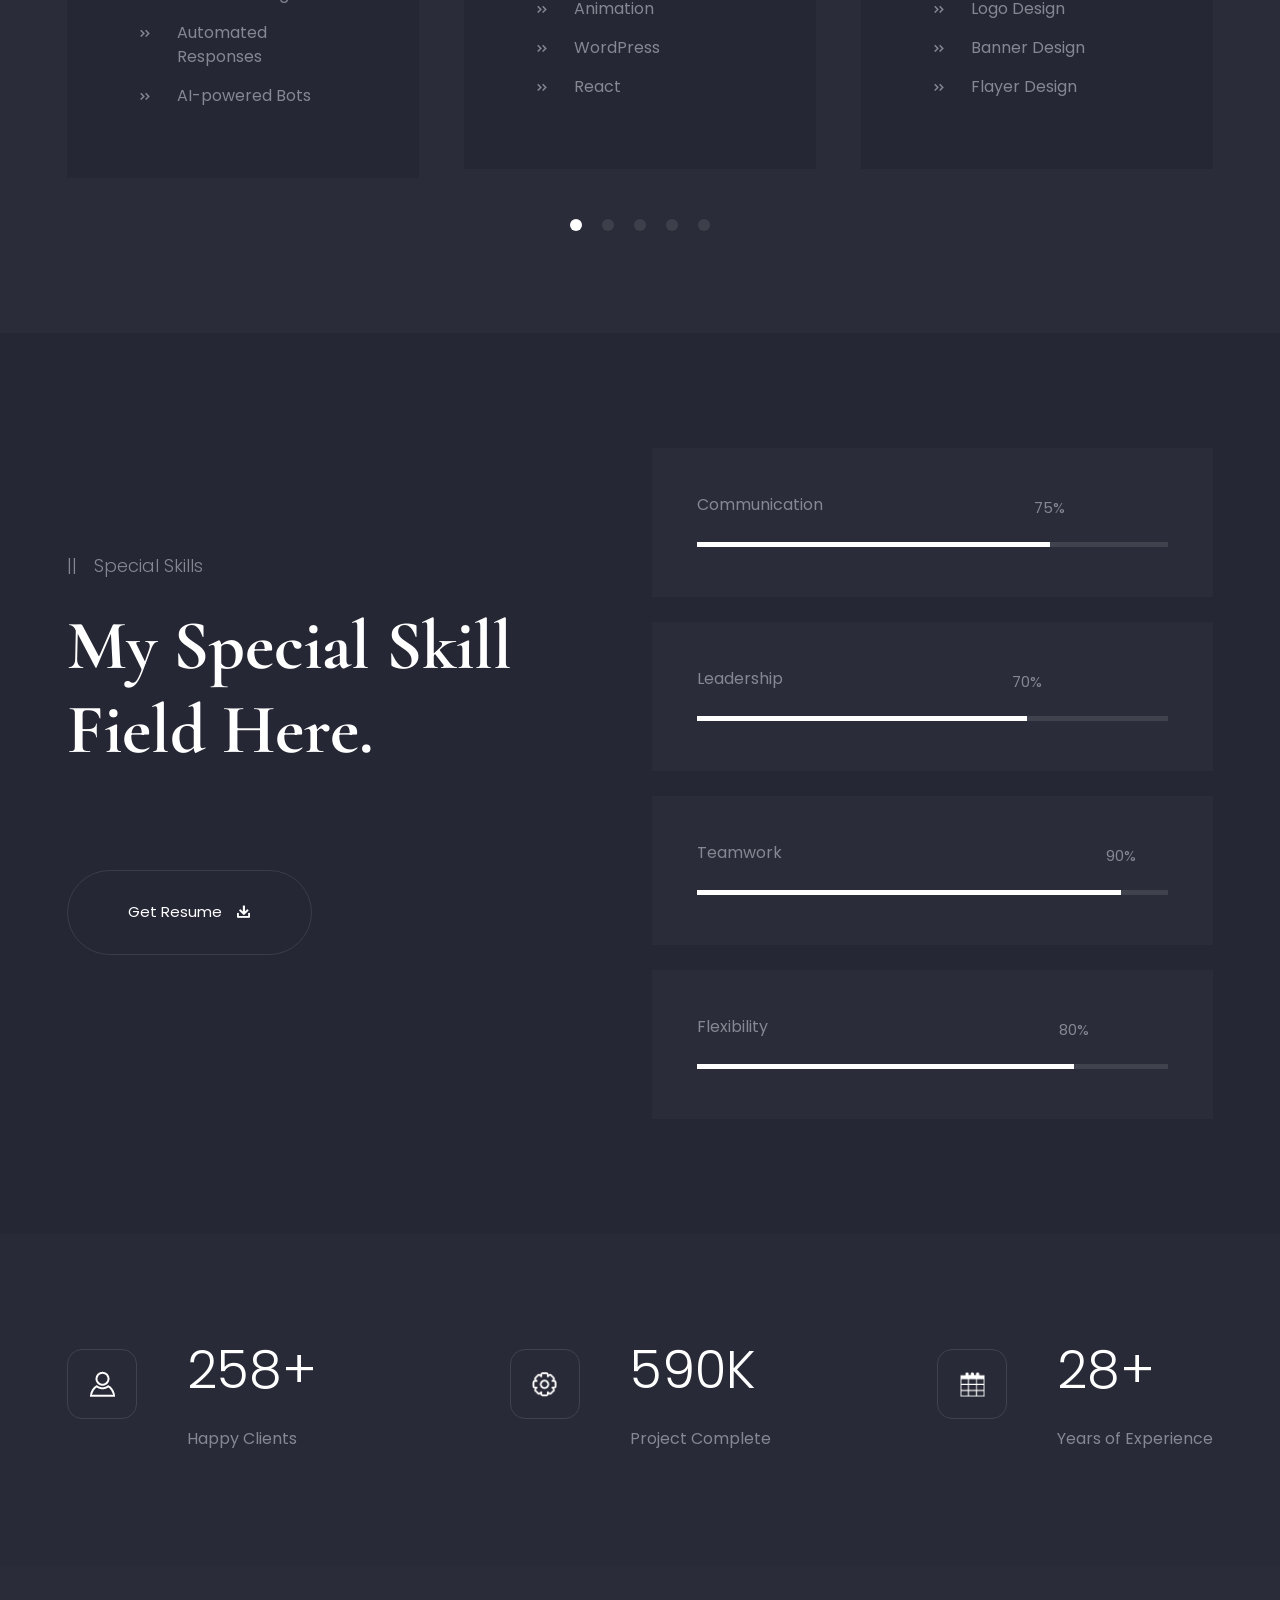
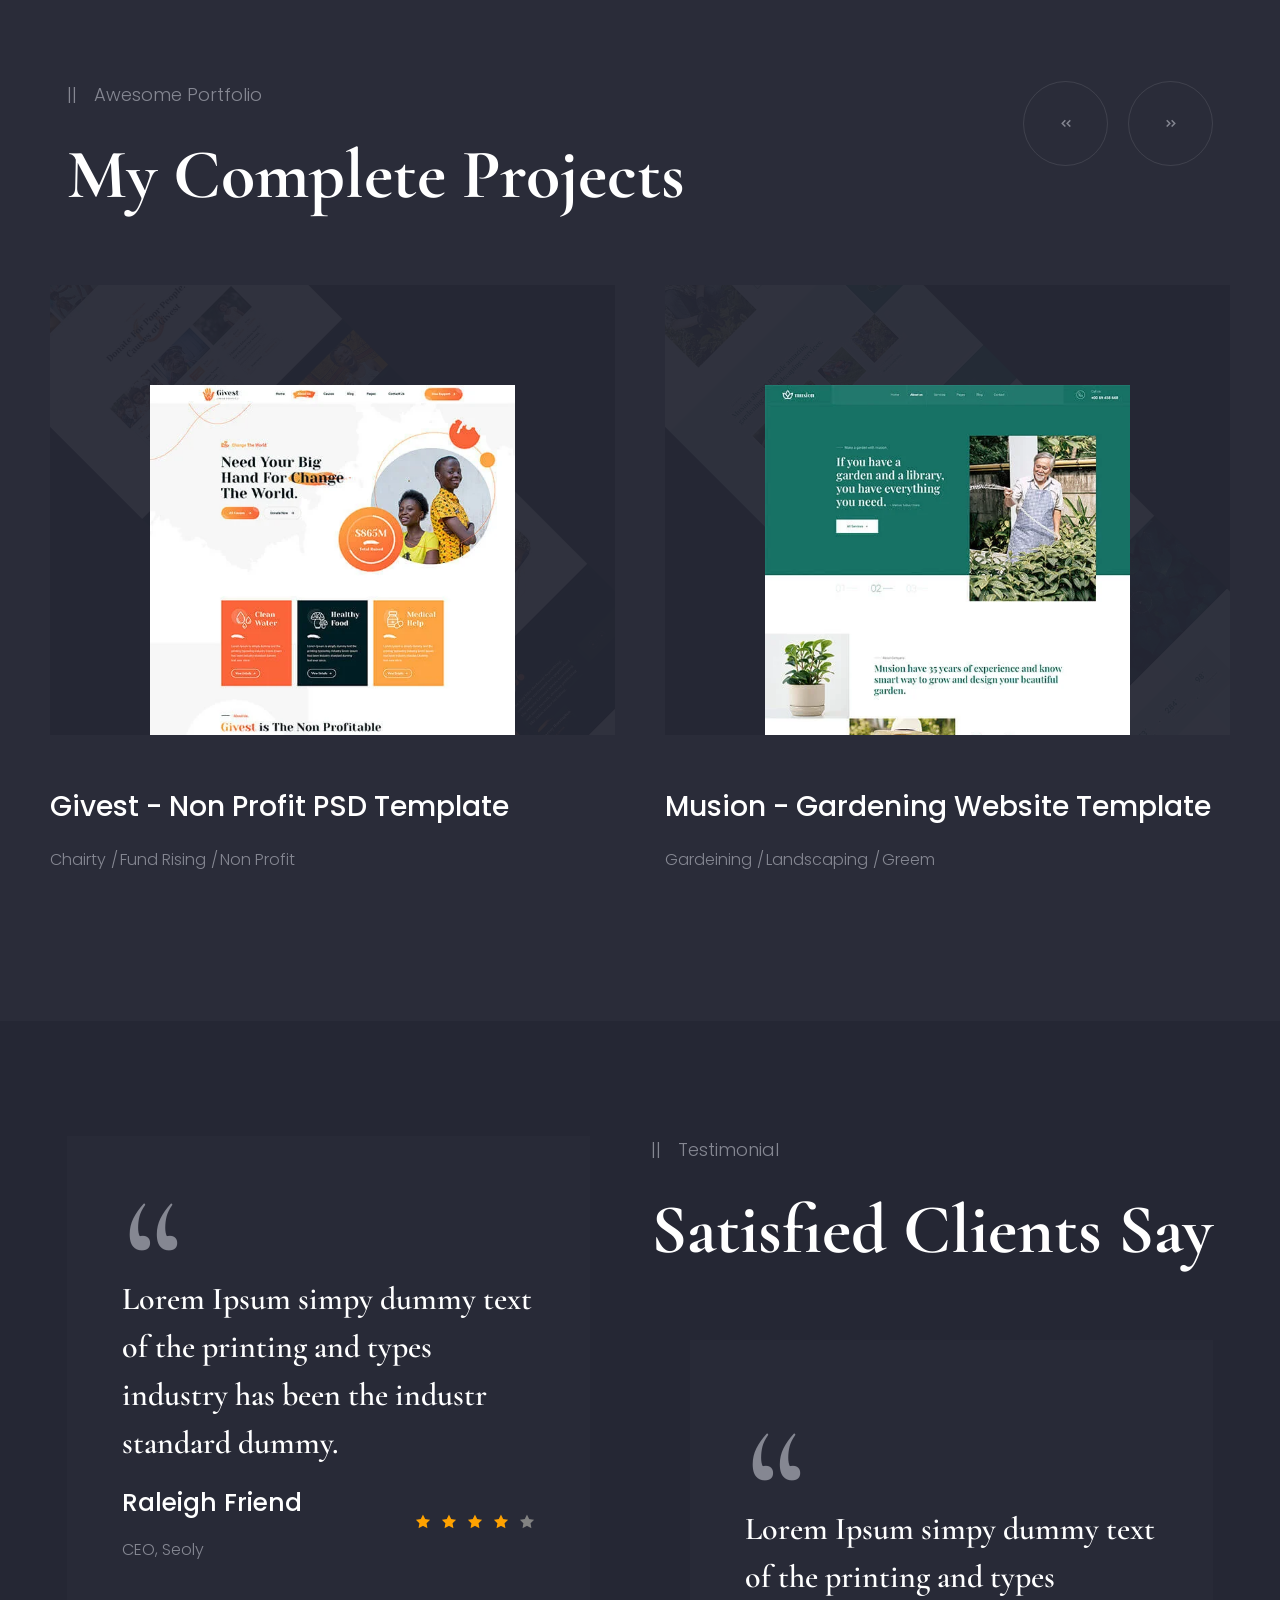
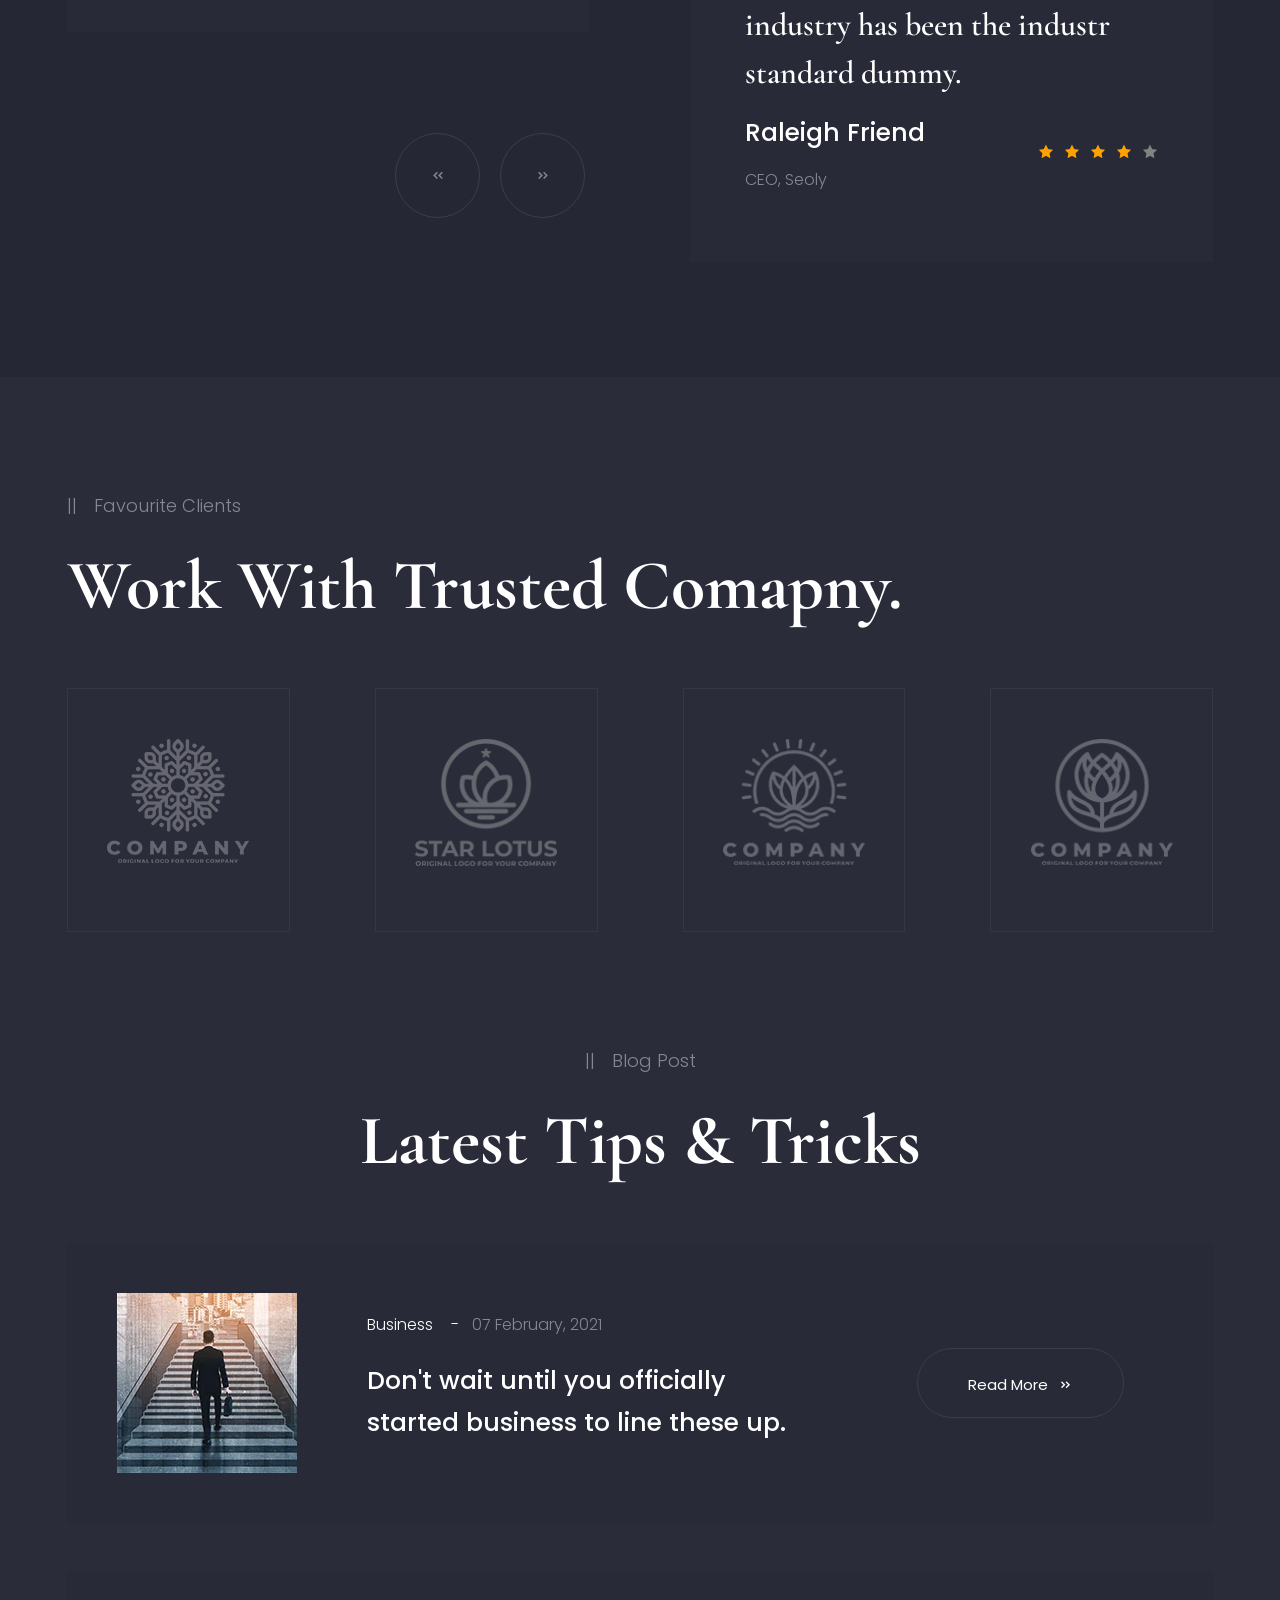
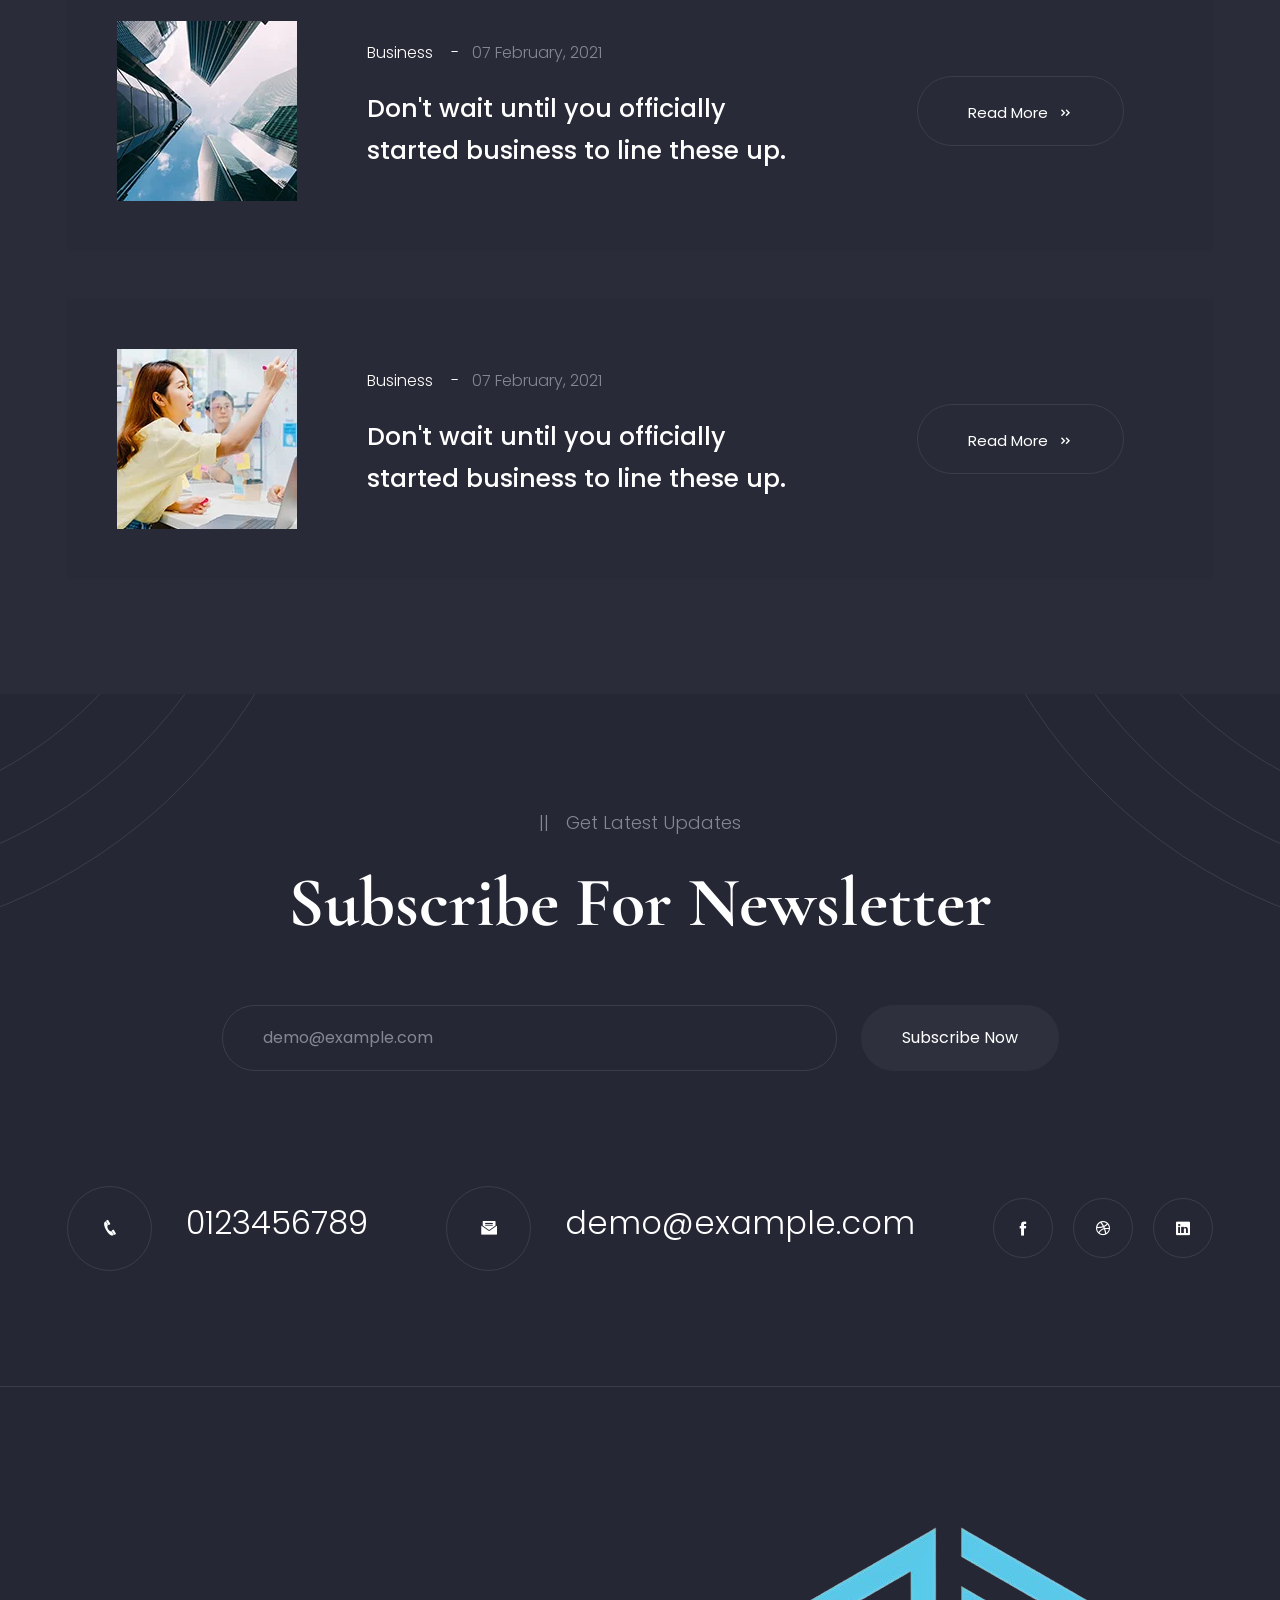
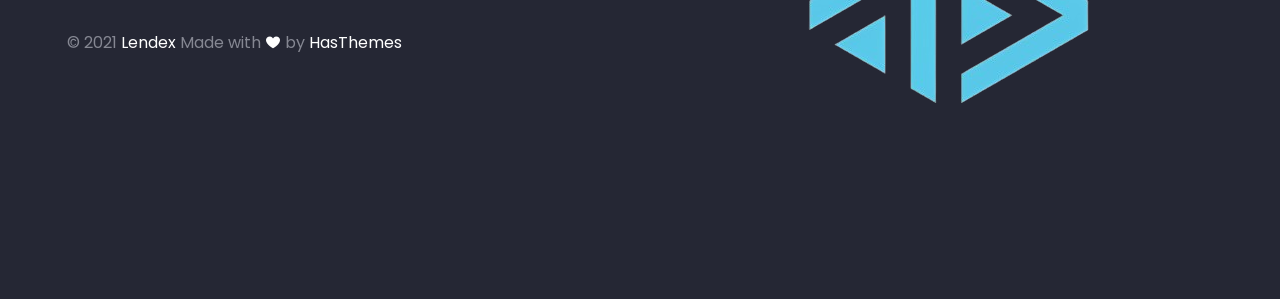
==== commit 1b32e304: "deploy" ====
--- a/index.html
+++ b/index.html
@@ -10,7 +10,7 @@
     <meta name="description" content="">
     <meta name="viewport" content="width=device-width, initial-scale=1.0">
     <!-- Favicon -->
-    <link rel="shortcut icon" type="image/x-icon" href="assets/images/favicon.ico" />
+    <link rel="shortcut icon" type="image/x-icon" href="assets/images/logo/logo-removebg-preview (1) (3).png" />
 
     <!-- CSS
     ============================================ -->
@@ -280,7 +280,6 @@
                                                 <li>Custom Bot Development</li>
                                                 <li>Chatbot Integration</li>
                                                 <li>Automated Responses</li>
-                                                <li>Webhook Implementation</li>
                                                 <li>AI-powered Bots</li>
                                             </ul>
                                             <div class="inner-shape inner-shape-bottom-right"></div>
@@ -307,11 +306,25 @@
                                             <div class="icon"><img src="assets/images/icon/service-icon-3.png" alt=""></div>
                                             <h4 class="title"><a href="service-details.html">Graphic Design</a></h4>
                                             <ul class="list-item">
-                                                <li>Character Design</li>
-                                                <li>Icon Set</li>
-                                                <li> Illustration Guide</li>
-                                                <li>Illustration Set</li>
-                                                <li>Motion Graphic</li>
+                                                <li>Business Card</li>
+                                                <li>Social Media Details</li>
+                                                <li>Logo Design</li>
+                                                <li>Banner Design</li>
+                                                <li>Flayer Design</li>
+                                            </ul>
+                                            <div class="inner-shape inner-shape-bottom-right"></div>
+                                        </div>
+                                        <!-- End Service Box Single Item -->                                        <!-- Start Service Box Single Item -->
+                                        <div class="service-box-single-item swiper-slide">
+                                            <div class="inner-shape inner-shape-top-right"></div>
+                                            <div class="icon"><img src="https://png.pngitem.com/pimgs/s/463-4636051_upload-deployment-svg-png-icon-free-download-deploy.png" alt=""></div>
+                                            <h4 class="title"><a href="service-details.html">Deploy Project on any Server</a></h4>
+                                            <ul class="list-item">
+                                                <li>Amazon</li>
+                                                <li>Digital Ocean</li>
+                                                <li>TimeWeb</li>
+                                                <li>Railway</li>
+                                                <li>30day free server</li>
                                             </ul>
                                             <div class="inner-shape inner-shape-bottom-right"></div>
                                         </div>
@@ -319,27 +332,12 @@
                                         <div class="service-box-single-item swiper-slide">
                                             <div class="inner-shape inner-shape-top-right"></div>
                                             <div class="icon"><img src="assets/images/icon/service-icon-3.png" alt=""></div>
-                                            <h4 class="title"><a href="service-details.html">Illustration</a></h4>
+                                            <h4 class="title"><a href="service-details.html">UI/UX Design</a></h4>
                                             <ul class="list-item">
-                                                <li>Character Design</li>
-                                                <li>Icon Set</li>
-                                                <li> Illustration Guide</li>
-                                                <li>Illustration Set</li>
-                                                <li>Motion Graphic</li>
-                                            </ul>
-                                            <div class="inner-shape inner-shape-bottom-right"></div>
-                                        </div>
-                                        <!-- End Service Box Single Item -->                                        <!-- Start Service Box Single Item -->
-                                        <div class="service-box-single-item swiper-slide">
-                                            <div class="inner-shape inner-shape-top-right"></div>
-                                            <div class="icon"><img src="assets/images/icon/service-icon-3.png" alt=""></div>
-                                            <h4 class="title"><a href="service-details.html">Illustration</a></h4>
-                                            <ul class="list-item">
-                                                <li>Character Design</li>
-                                                <li>Icon Set</li>
-                                                <li> Illustration Guide</li>
-                                                <li>Illustration Set</li>
-                                                <li>Motion Graphic</li>
+                                                <li>Website</li>
+                                                <li>Mobile App </li>
+                                                <li>Desktop </li>
+                                                <li>Planshet</li>
                                             </ul>
                                             <div class="inner-shape inner-shape-bottom-right"></div>
                                         </div>
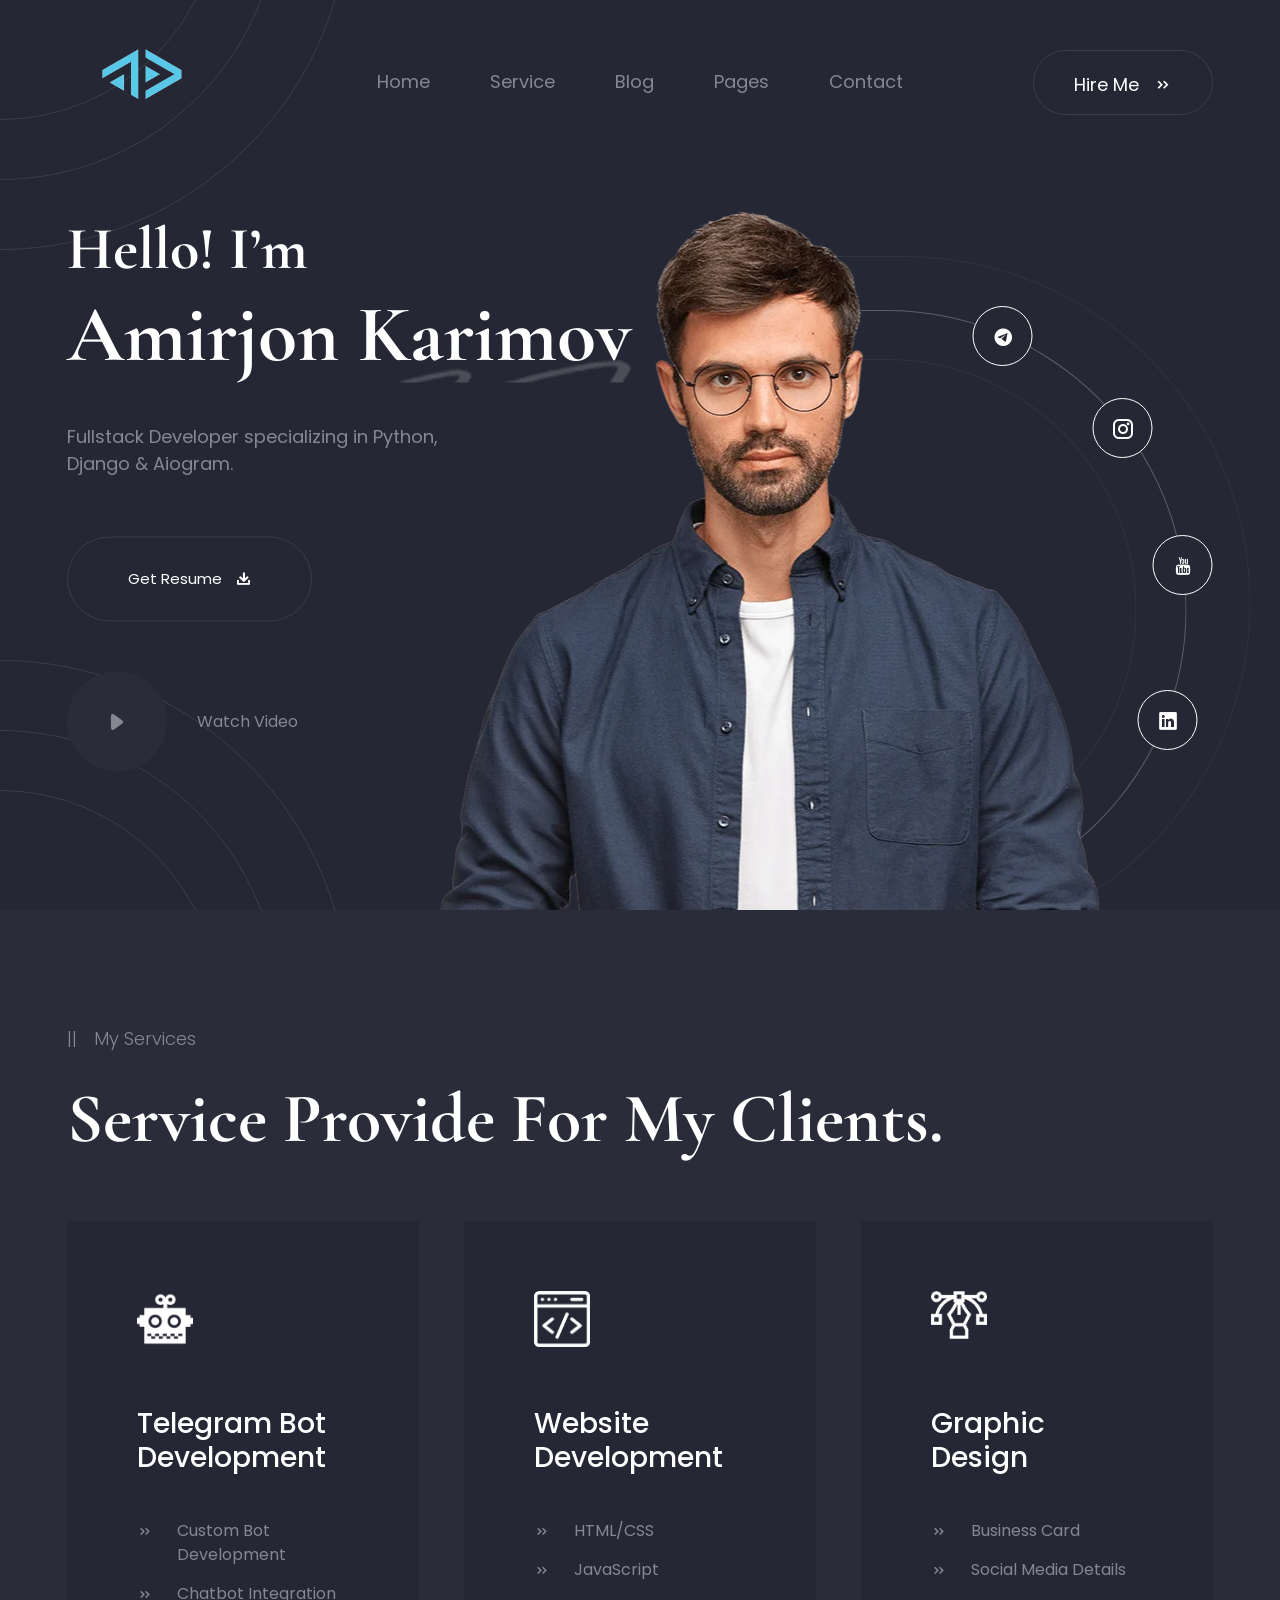
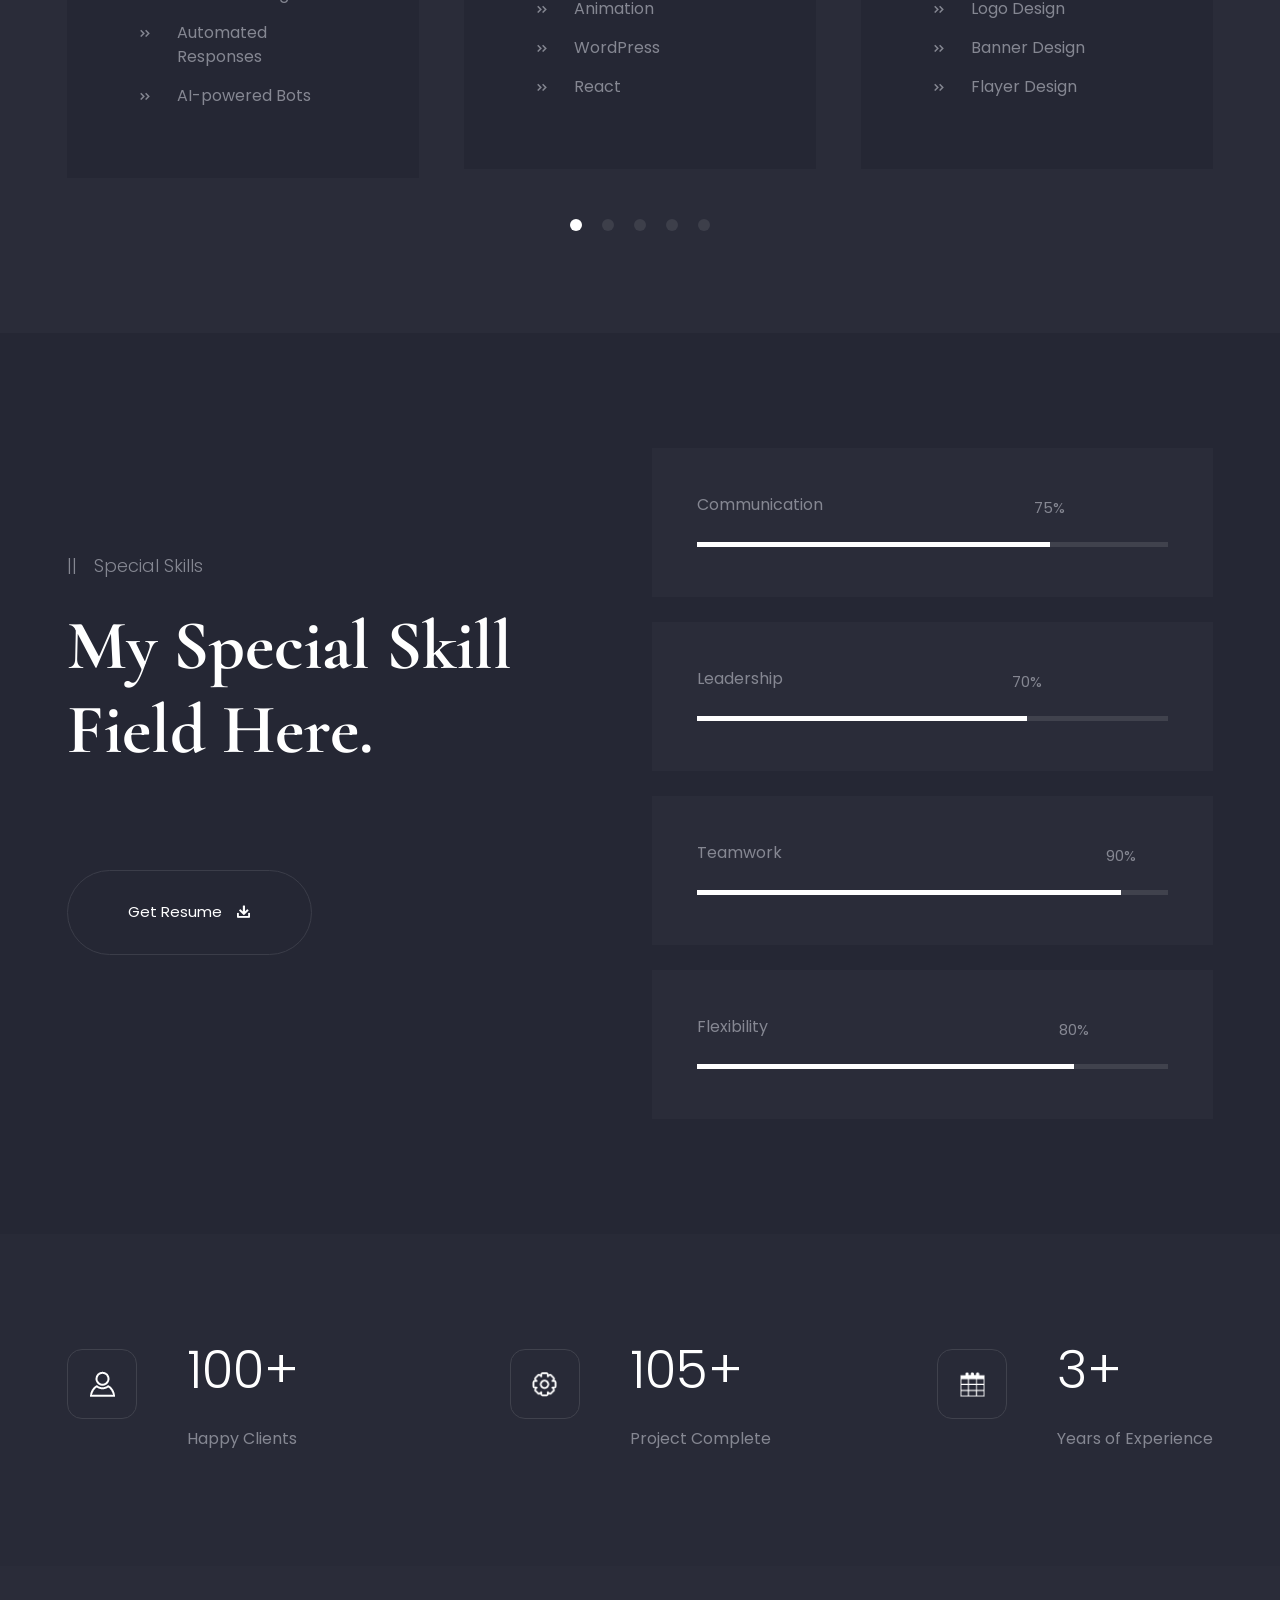
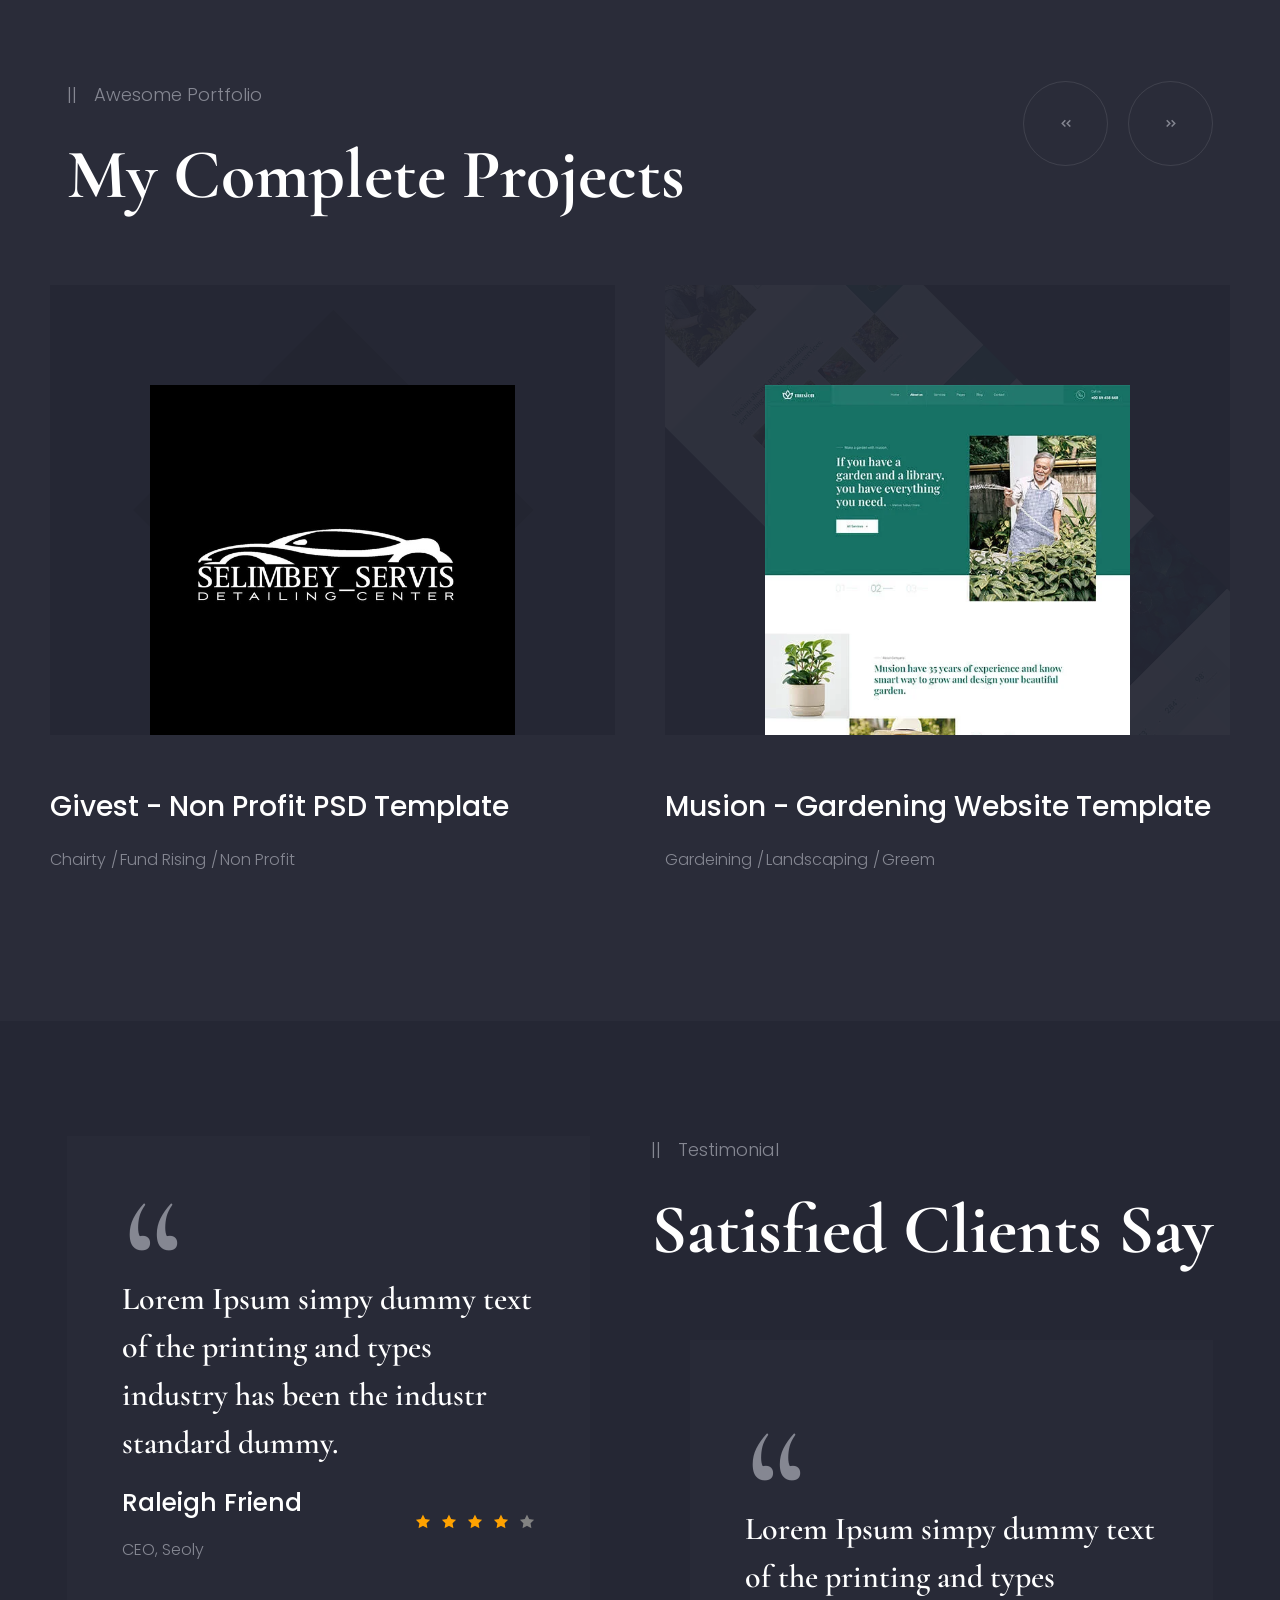
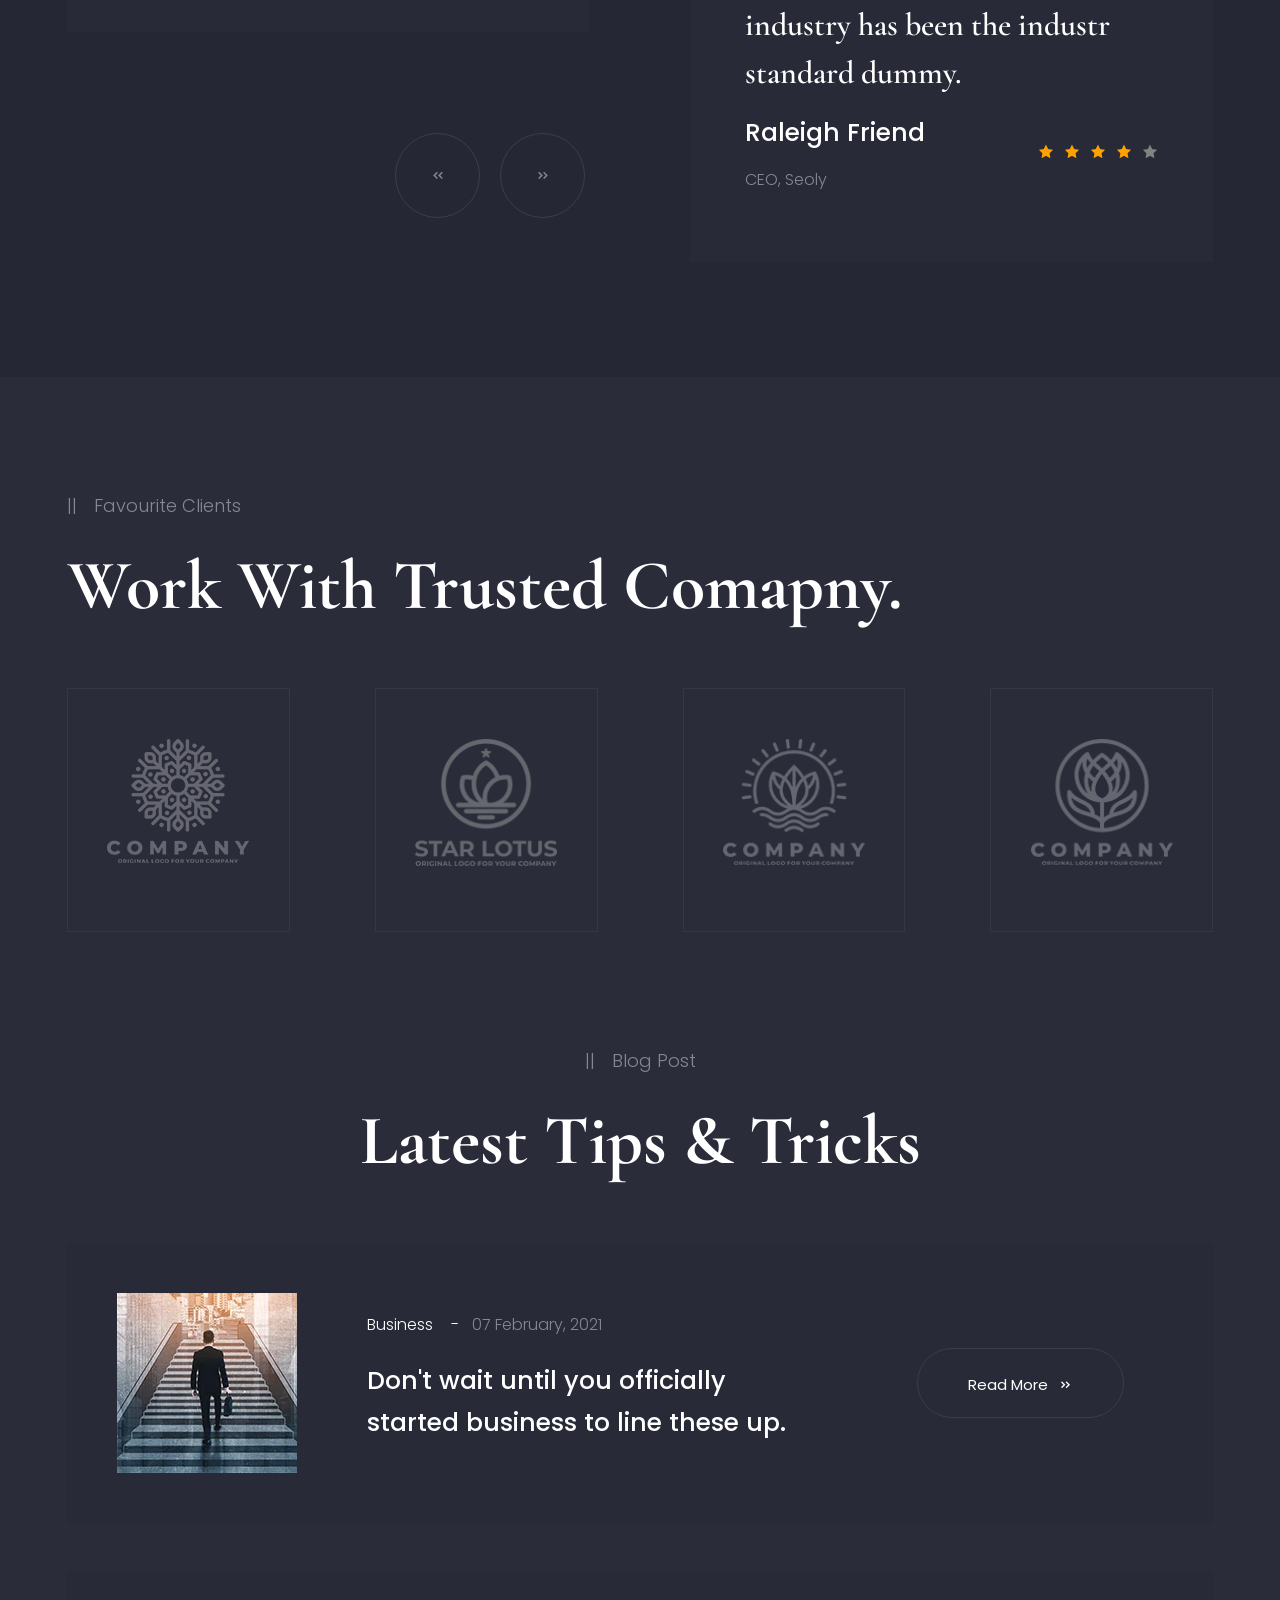
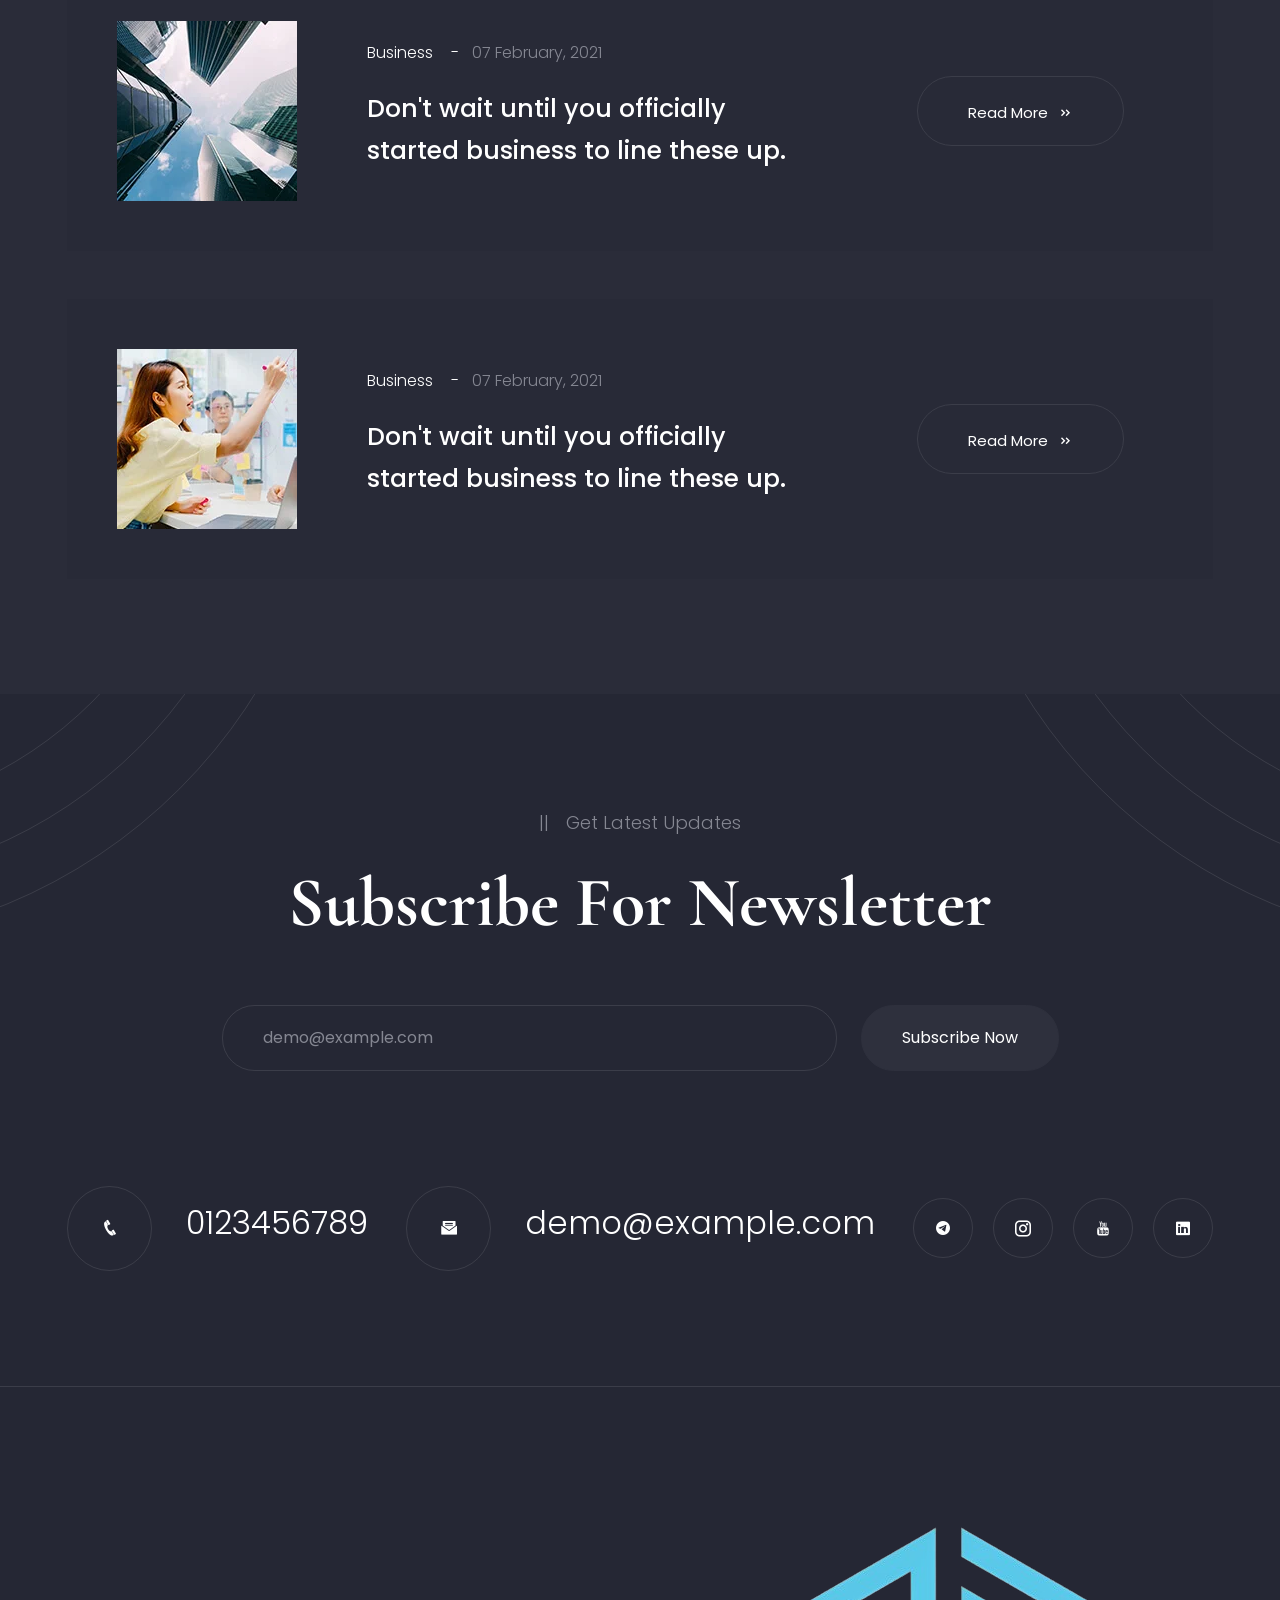
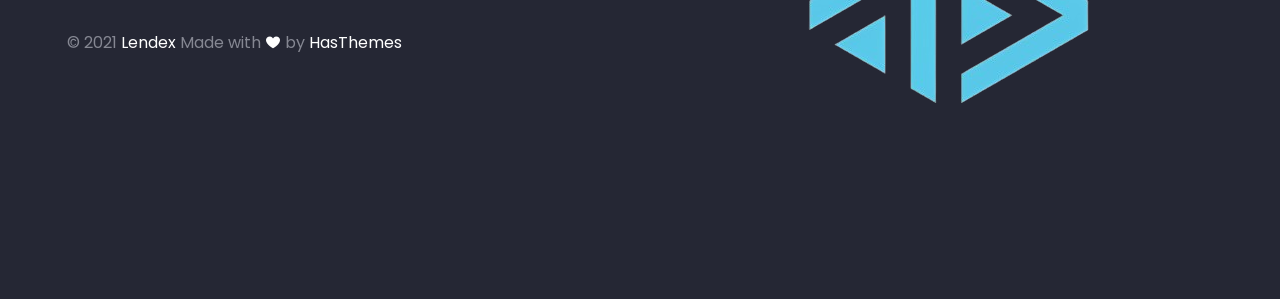
==== commit 4ade3931: "deploy" ====
--- a/index.html
+++ b/index.html
@@ -172,11 +172,10 @@
                 <!-- Start Mobile contact Info -->
                 <div class="mobile-contact-info text-center">
                     <ul class="social-link">
-                        <li><a target="_blank" href="https://example.com"><i class="icofont-facebook"></i></a>
-                        </li>
-                        <li><a target="_blank" href="https://example.com"><i class="icofont-twitter"></i></a>
-                        </li>
-                        <li><a target="_blank" href="https://example.com"><i class="icofont-skype"></i></a></li>
+                        <li><a href="https://www.t.me/Amirjon_Karimov_Blog" target="_blank"><i class="icofont-telegram"></i></a></li>
+                                    <li><a href="https://www.instagram.com/amirjonkarimov.blog" target="_blank"><i class="icofont-instagram"></i></a></li>
+                                    <li><a href="https://www.youtube.com/@AmirjonKarimovBlog" target="_blank"><i class="icofont-youtube"></i></a></li>
+                                    <li><a href="https://www.linkedin.com/in/amirjon-karimov-6827b1256/" target="_blank"><i class="icofont-linkedin"></i></a></li>
                     </ul>
                 </div>
                 <!-- End Mobile contact Info -->
@@ -438,7 +437,7 @@
                                     <img src="assets/images/icon/counterup-icon-1.png" alt="">
                                 </div>
                                 <div class="content">
-                                    <h2 class="number"><span class="counter">2,58</span>+</h2>
+                                    <h2 class="number"><span class="counter">100</span>+</h2>
                                     <span class="text">Happy Clients</span>
                                 </div>
                             </div>
@@ -451,7 +450,7 @@
                                     <img src="assets/images/icon/counterup-icon-2.png" alt="">
                                 </div>
                                 <div class="content">
-                                    <h2 class="number"><span class="counter">590</span>K</h2>
+                                    <h2 class="number"><span class="counter">105</span>+</h2>
                                     <span class="text">Project Complete</span>
                                 </div>
                             </div>
@@ -464,7 +463,7 @@
                                     <img src="assets/images/icon/counterup-icon-3.png" alt="">
                                 </div>
                                 <div class="content">
-                                    <h2 class="number"><span class="counter">28</span>+</h2>
+                                    <h2 class="number"><span class="counter">3</span>+</h2>
                                     <span class="text">Years of Experience</span>
                                 </div>
                             </div>
@@ -508,10 +507,10 @@
                                     <div class="img-box">
                                         <div class="bg-overlay"></div>
                                         <div class="bg-image">
-                                            <img src="assets/images/project/project-slider-img-1.jpg" alt="">
+                                            <img src="assets/images/project/selimbey_service.jpg" alt="">
                                         </div>
                                         <div class="image">
-                                            <img src="assets/images/project/project-slider-img-1.jpg" alt="">
+                                            <img src="assets/images/project/selimbey_service.jpg" alt="">
                                         </div>
                                     </div>
                                     <div class="content">
@@ -915,9 +914,10 @@
                             <!-- Start Single Footer Info -->
                             <div class="footer-single-info">
                                 <ul class="social-link">
-                                    <li><a href="https://www.example.com" target="_blank"><i class="icofont-facebook"></i></a></li>
-                                    <li><a href="https://www.example.com" target="_blank"><i class="icofont-dribbble"></i></a></li>
-                                    <li><a href="https://www.example.com" target="_blank"><i class="icofont-linkedin"></i></a></li>
+                                    <li><a href="https://www.t.me/Amirjon_Karimov_Blog" target="_blank"><i class="icofont-telegram"></i></a></li>
+                                    <li><a href="https://www.instagram.com/amirjonkarimov.blog" target="_blank"><i class="icofont-instagram"></i></a></li>
+                                    <li><a href="https://www.youtube.com/@AmirjonKarimovBlog" target="_blank"><i class="icofont-youtube"></i></a></li>
+                                    <li><a href="https://www.linkedin.com/in/amirjon-karimov-6827b1256/" target="_blank"><i class="icofont-linkedin"></i></a></li>
                                 </ul>
                             </div>
                             <!-- Start Single Footer Info -->
